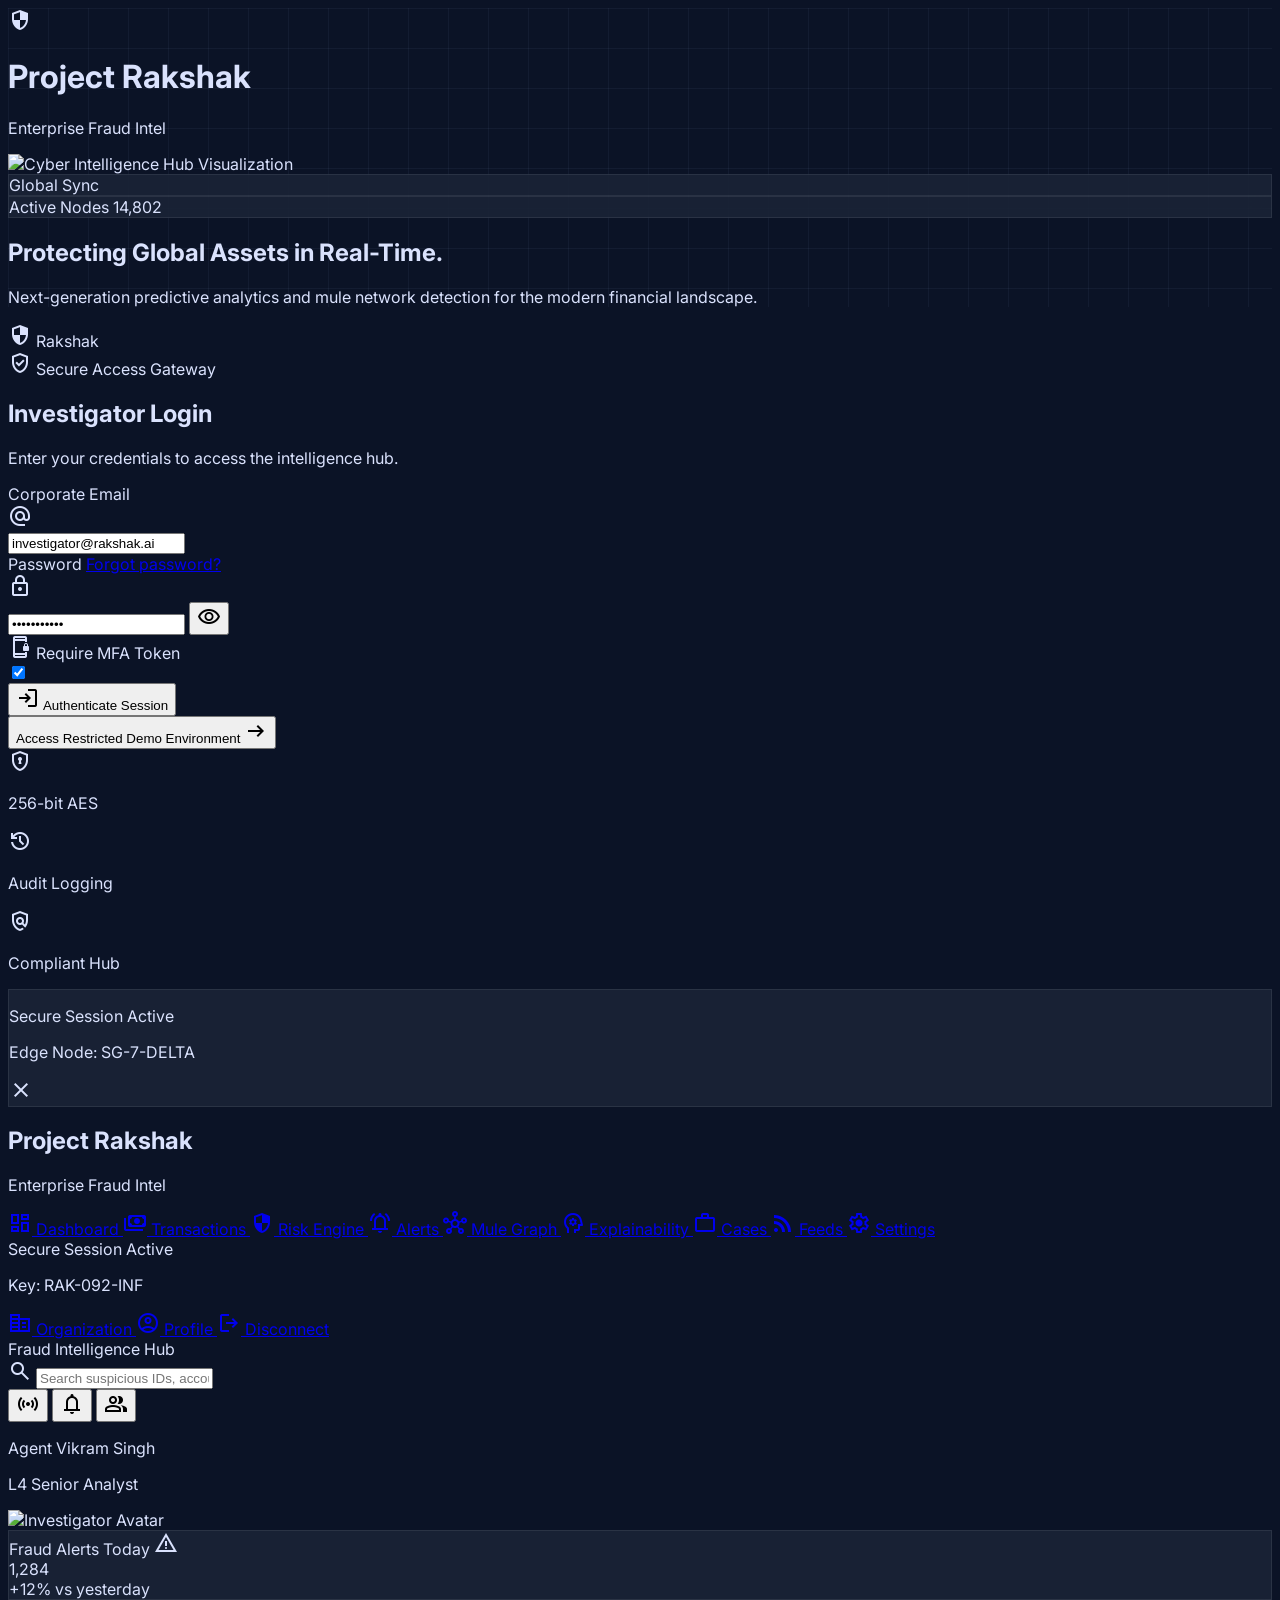
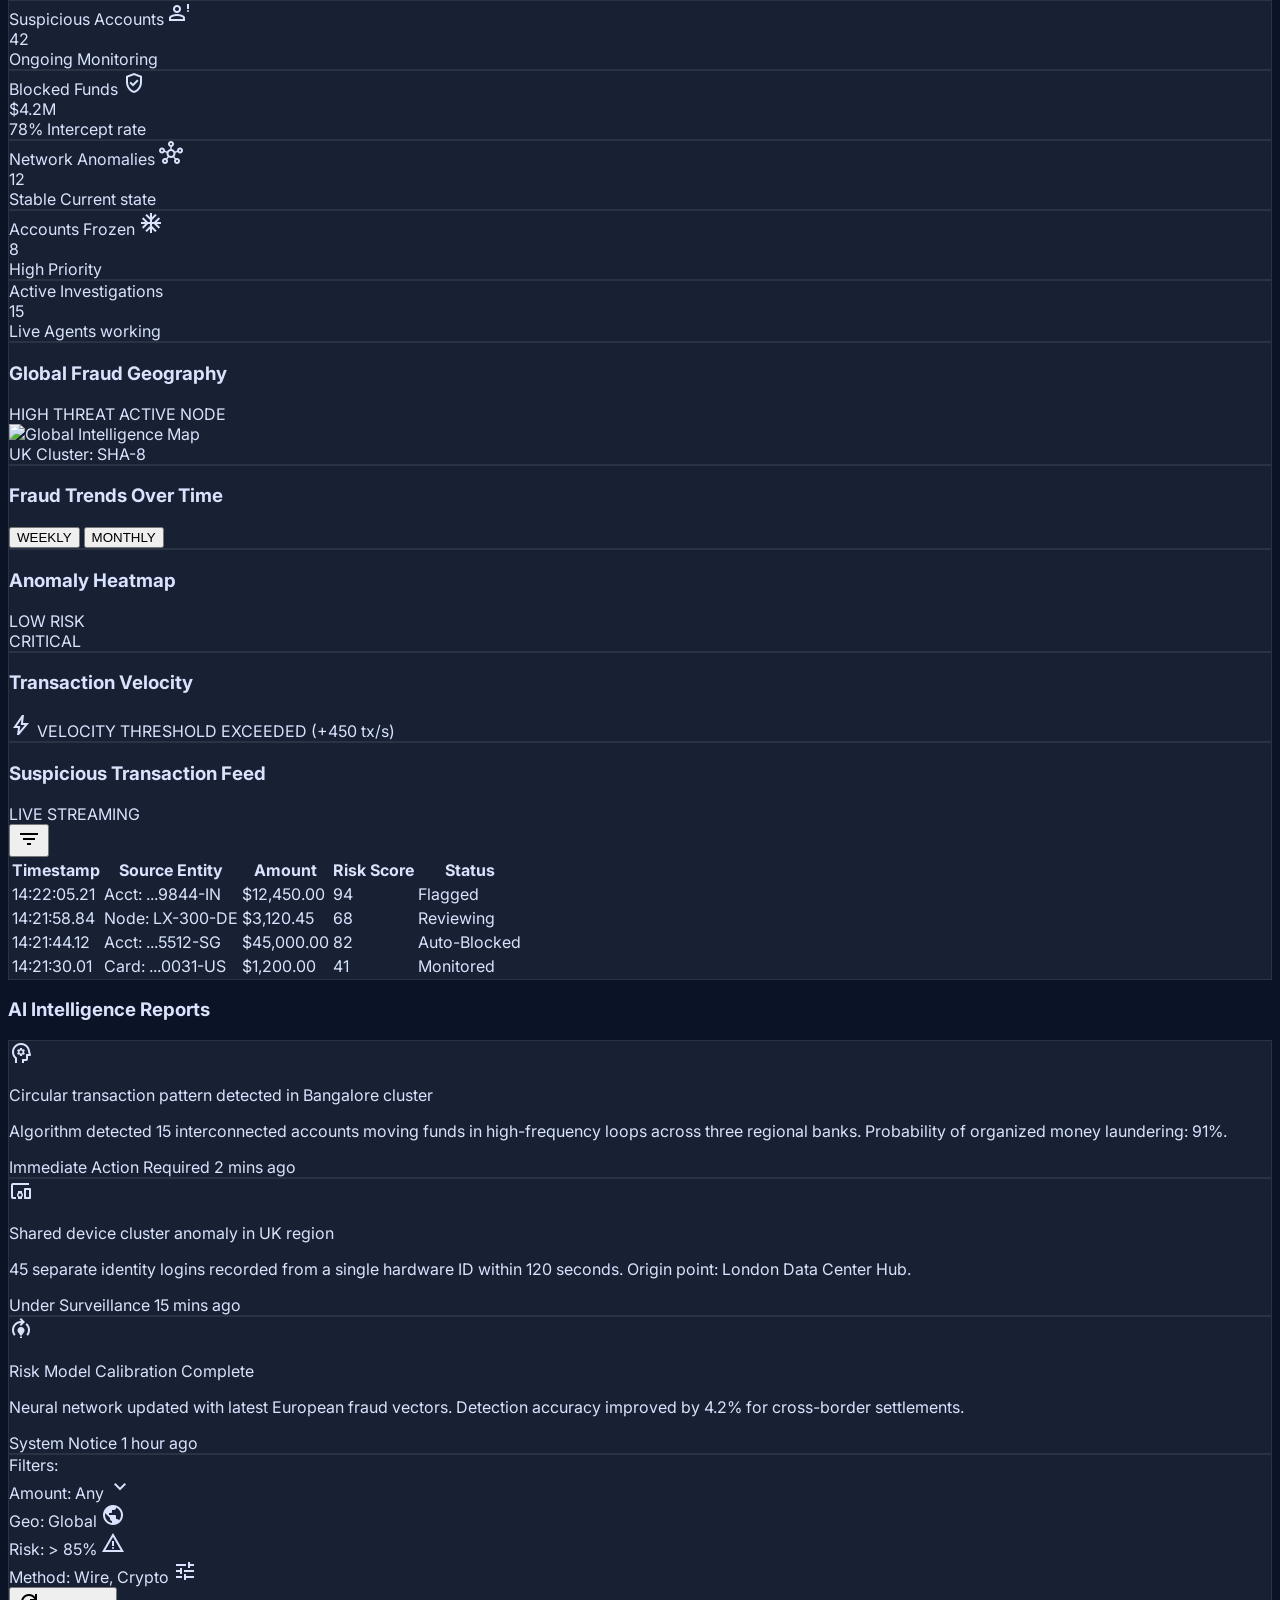
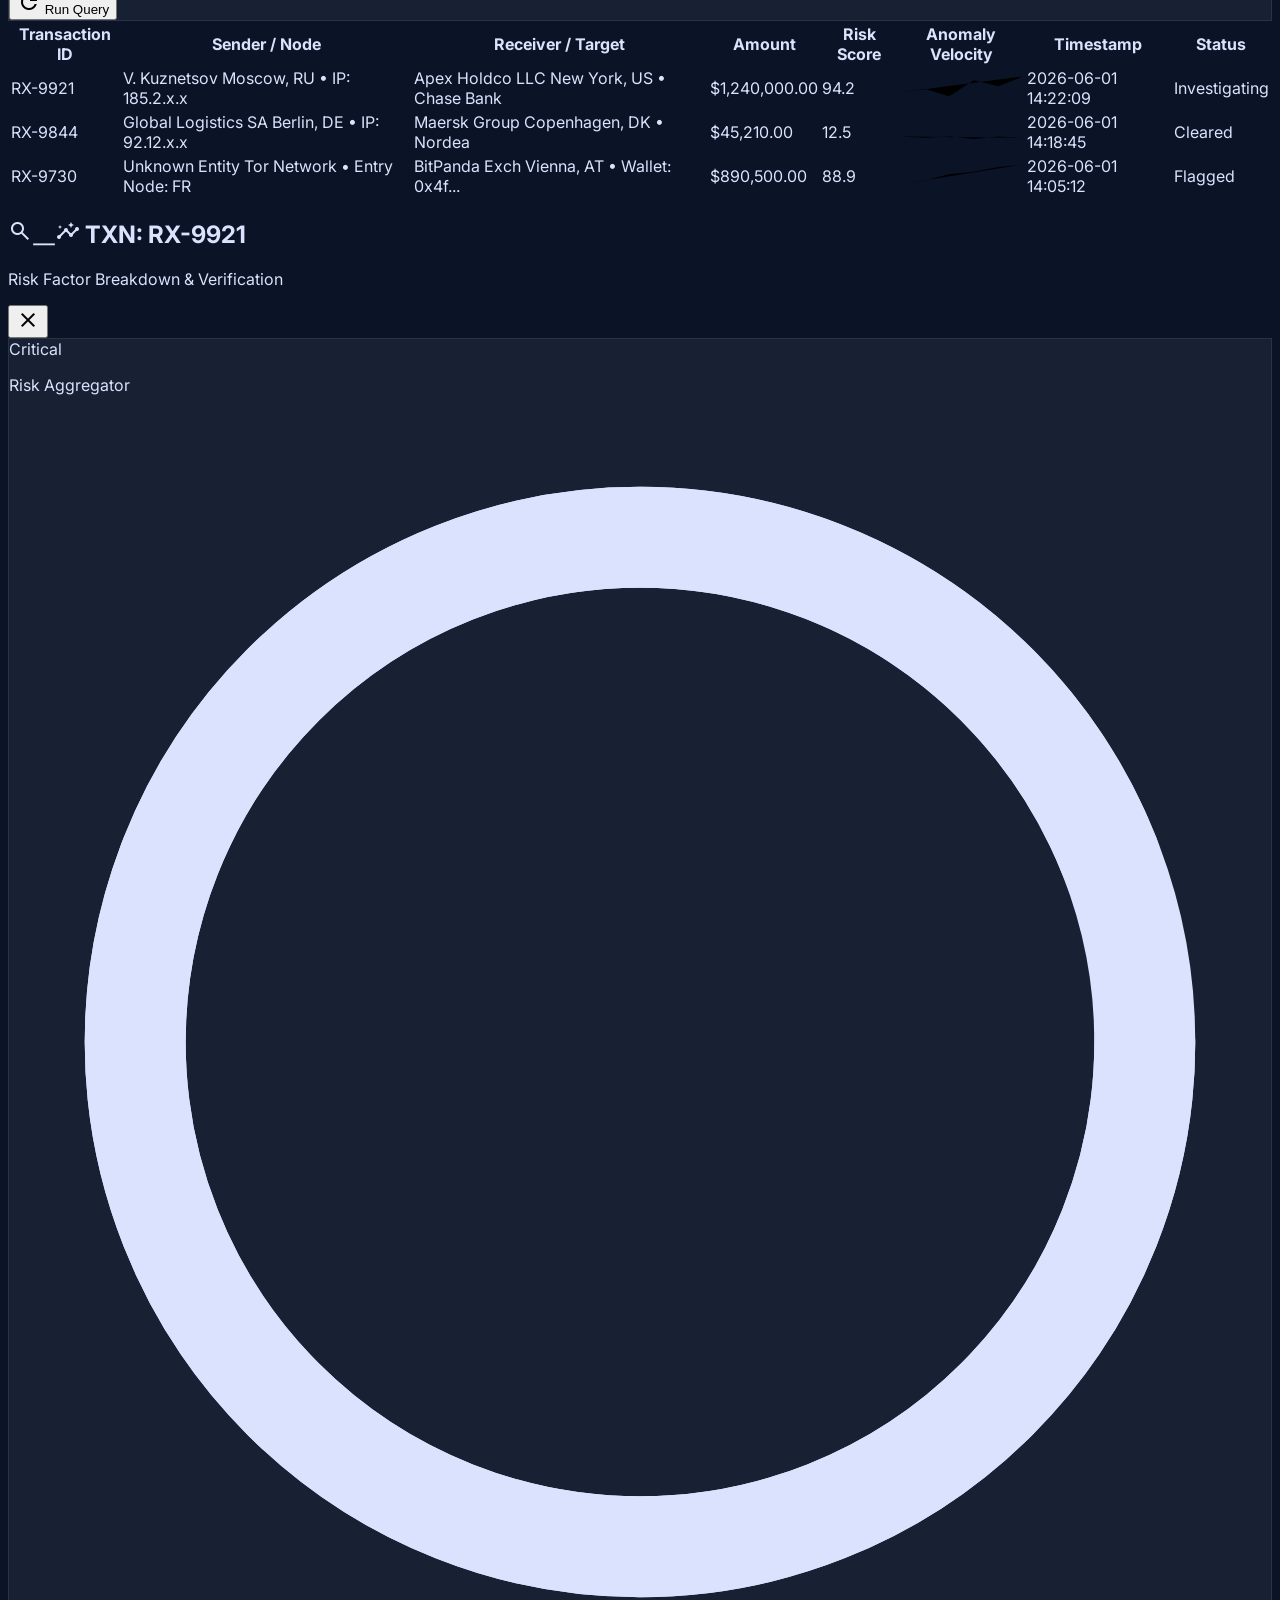
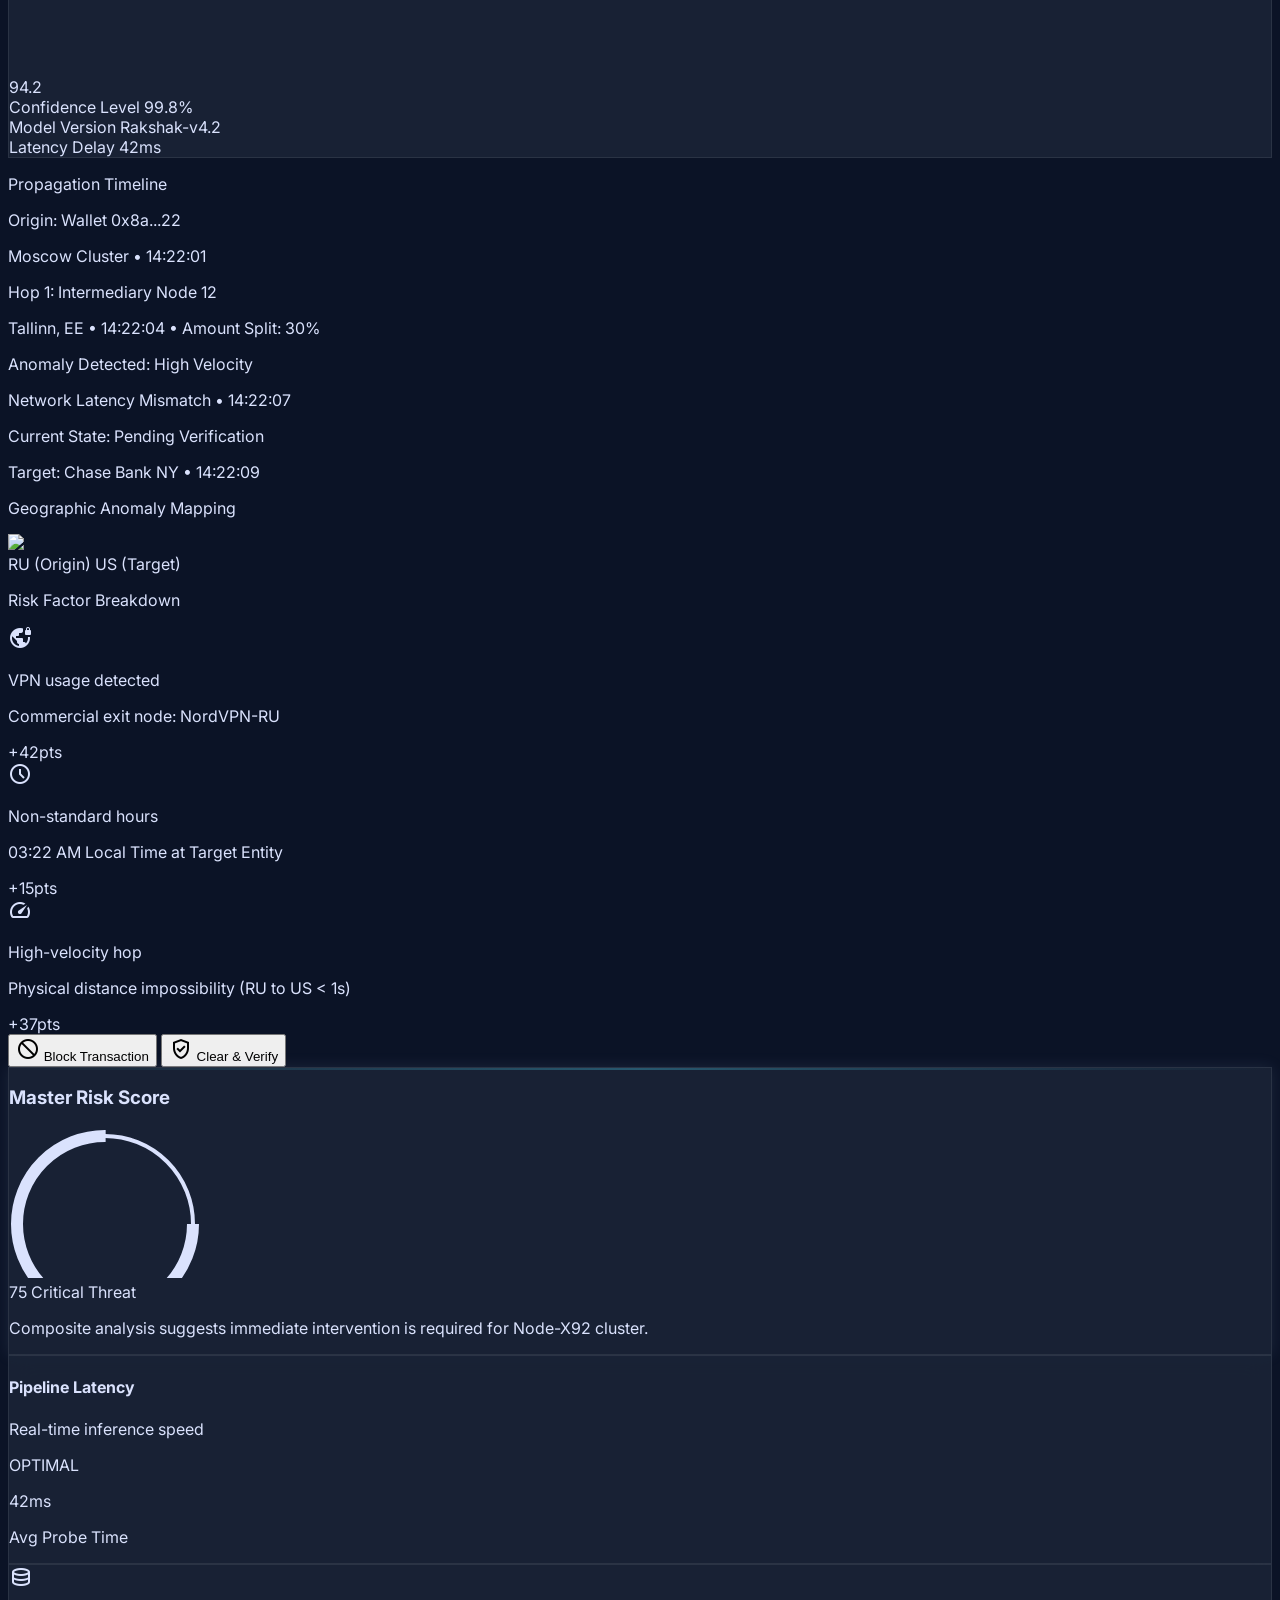
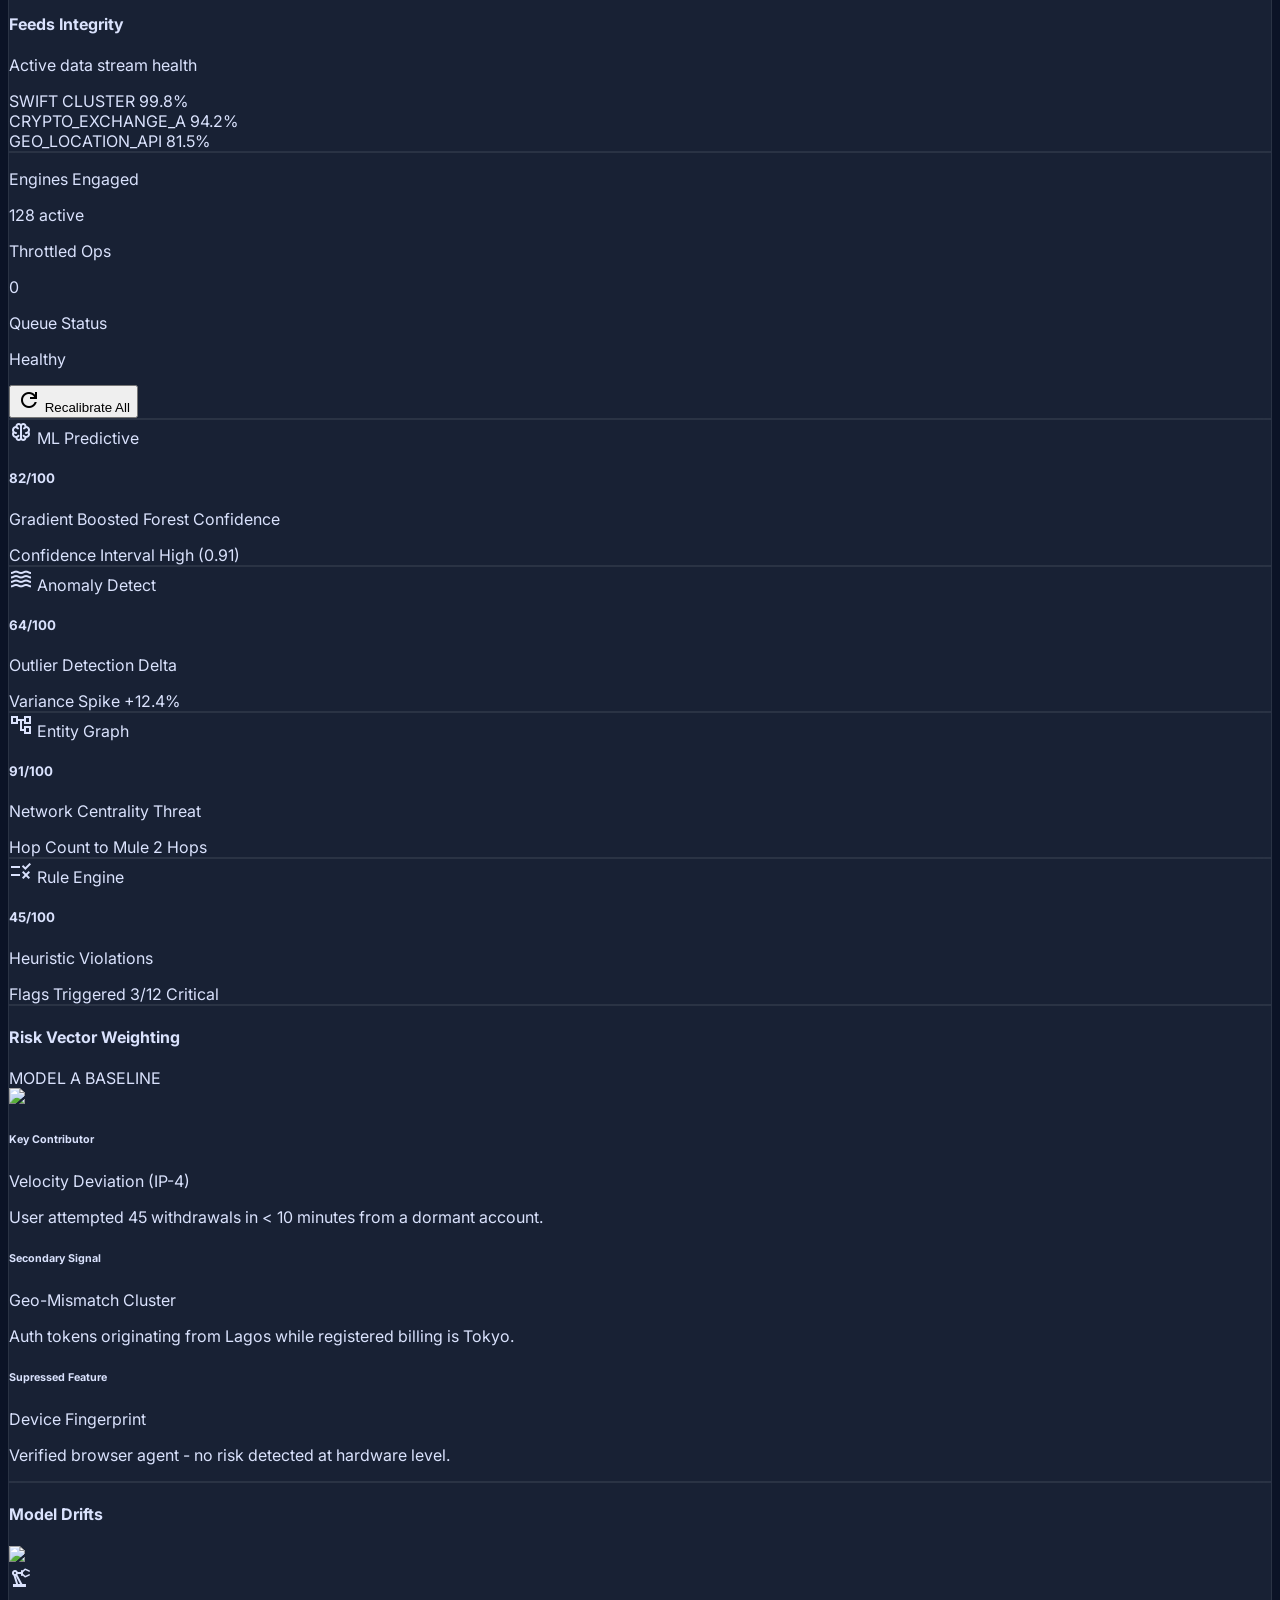
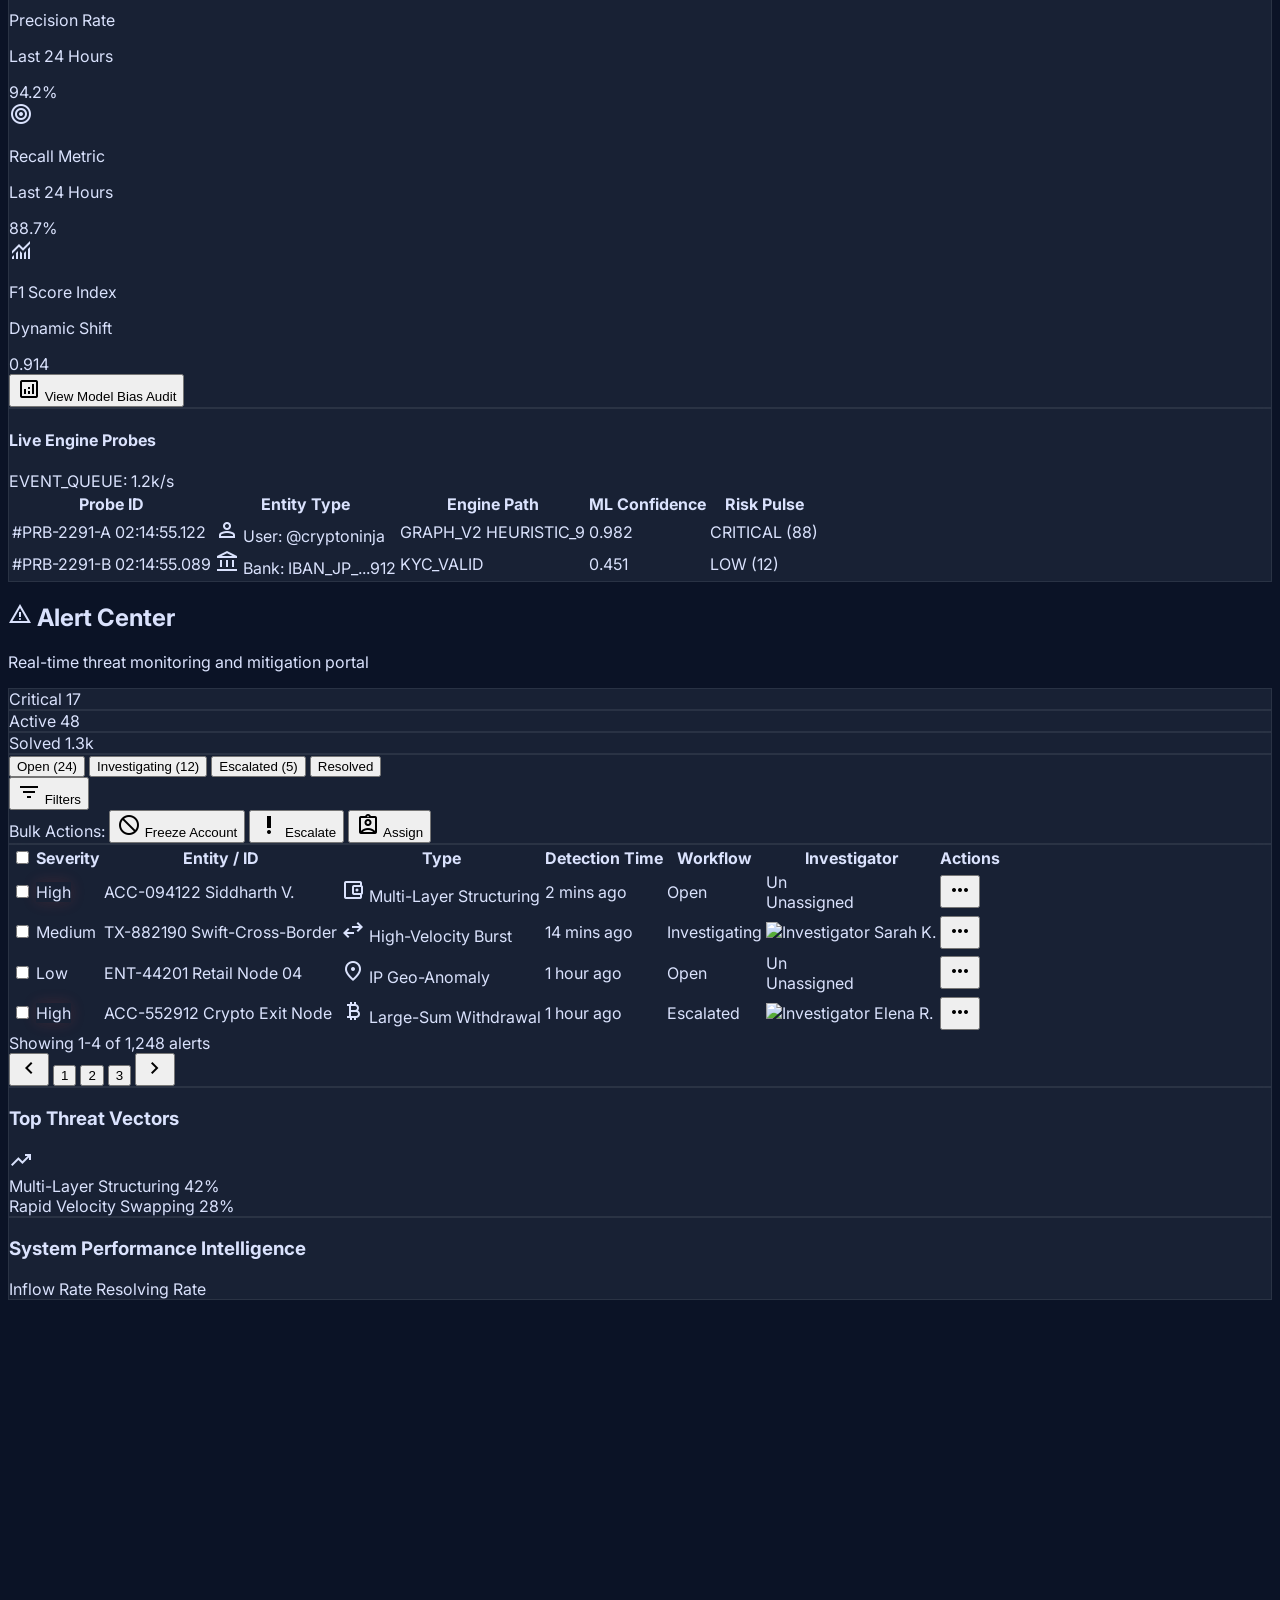
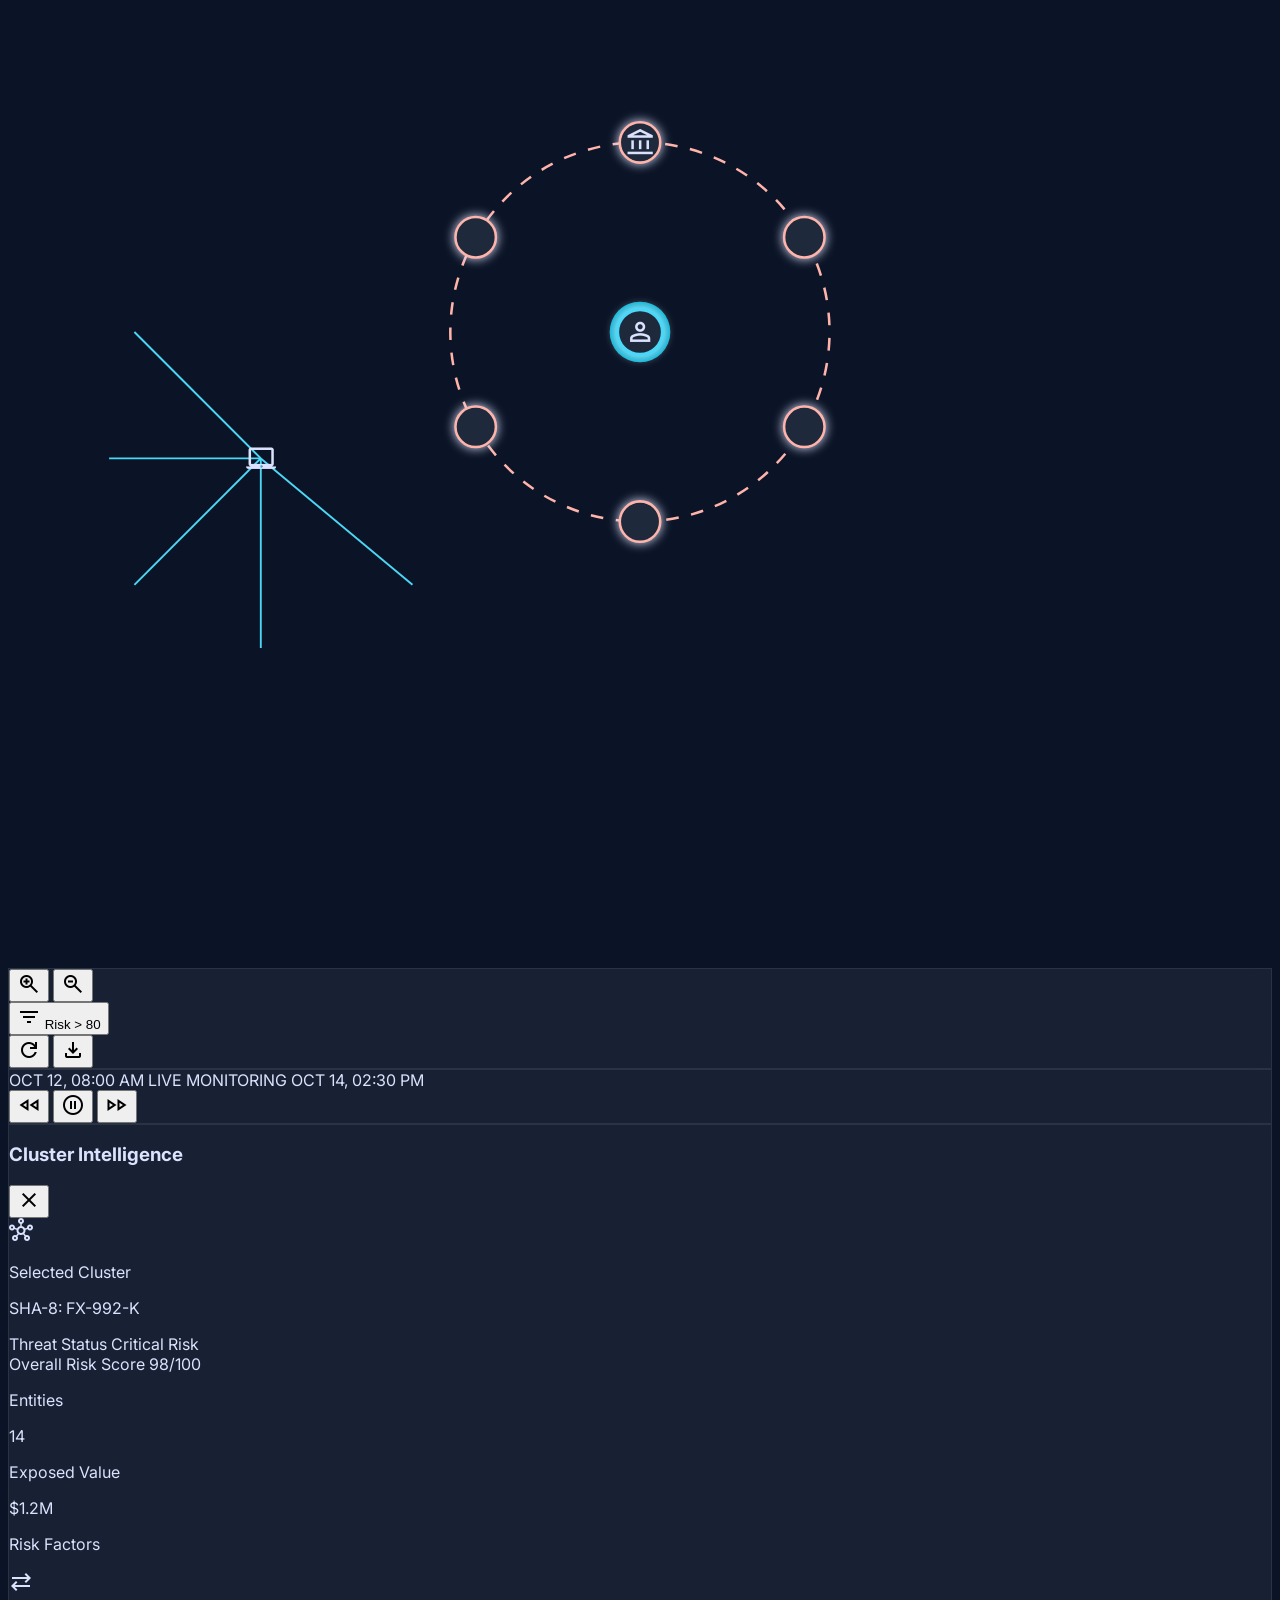
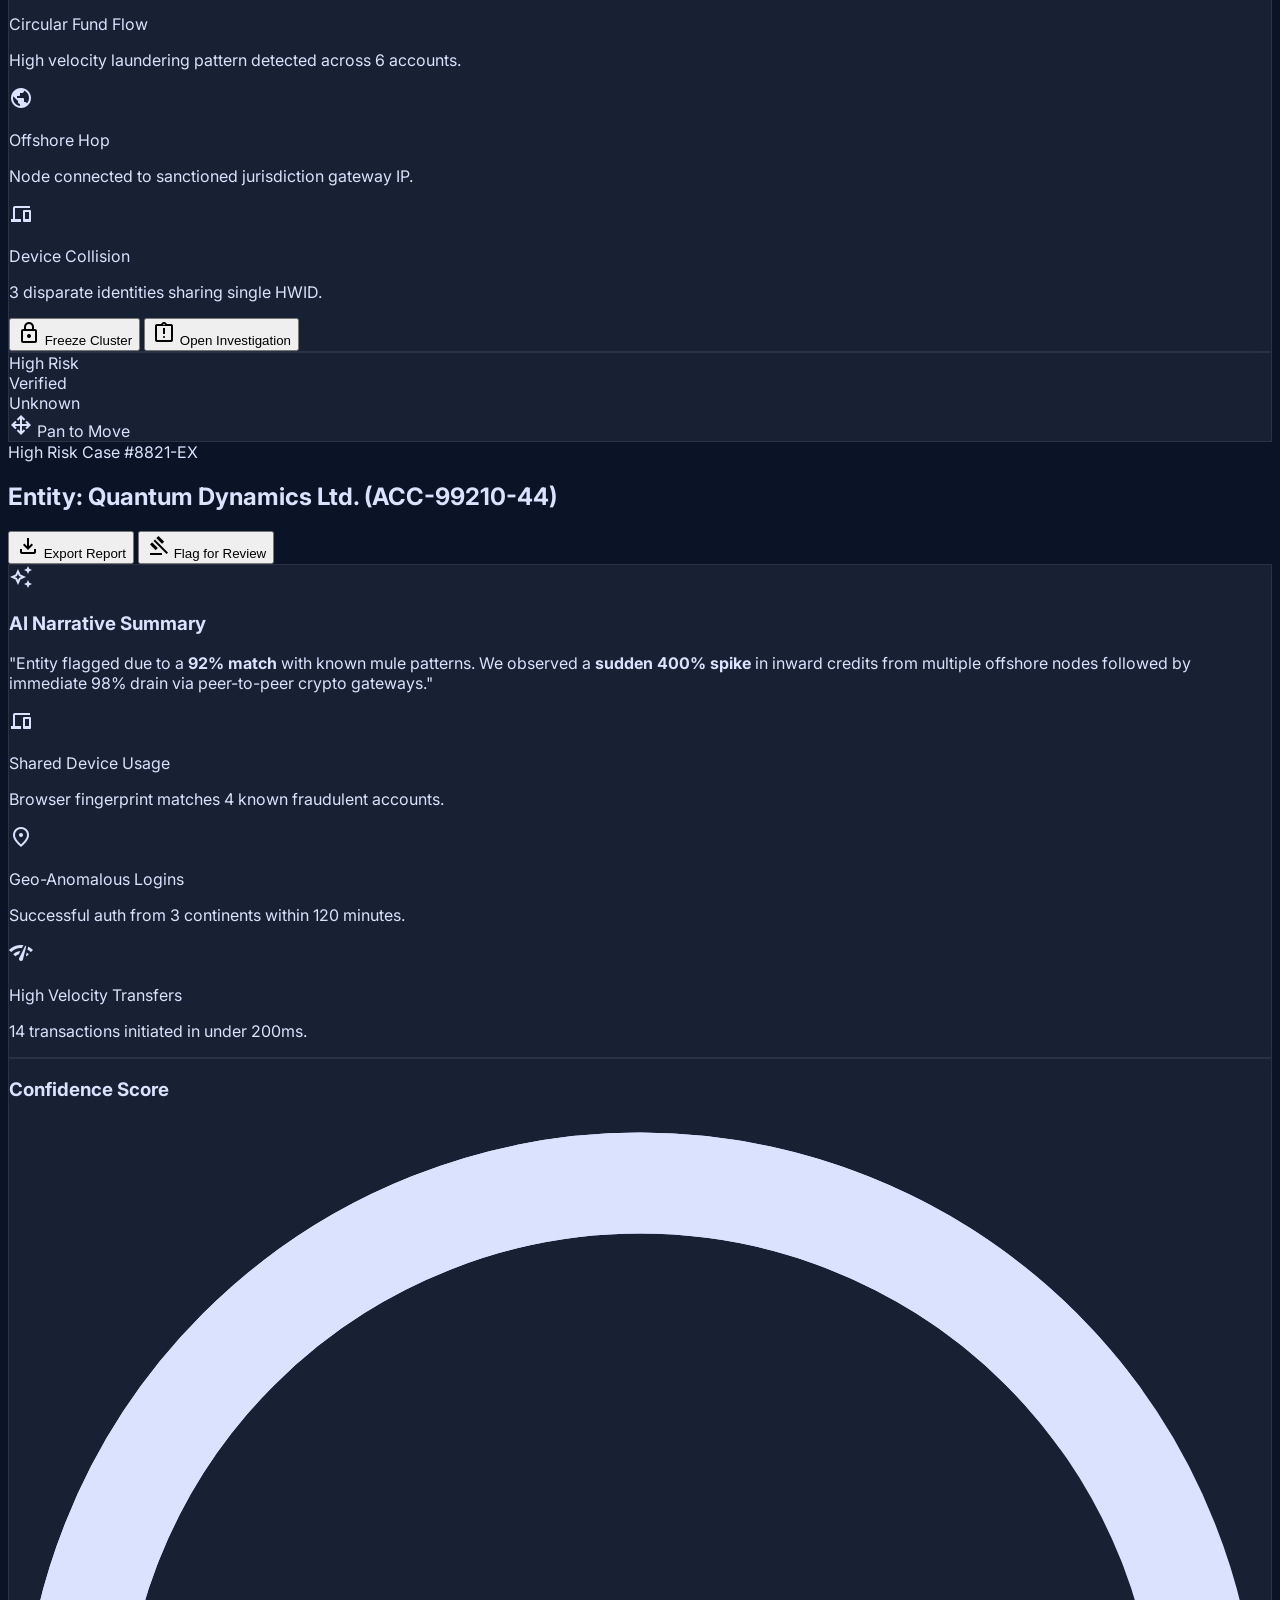
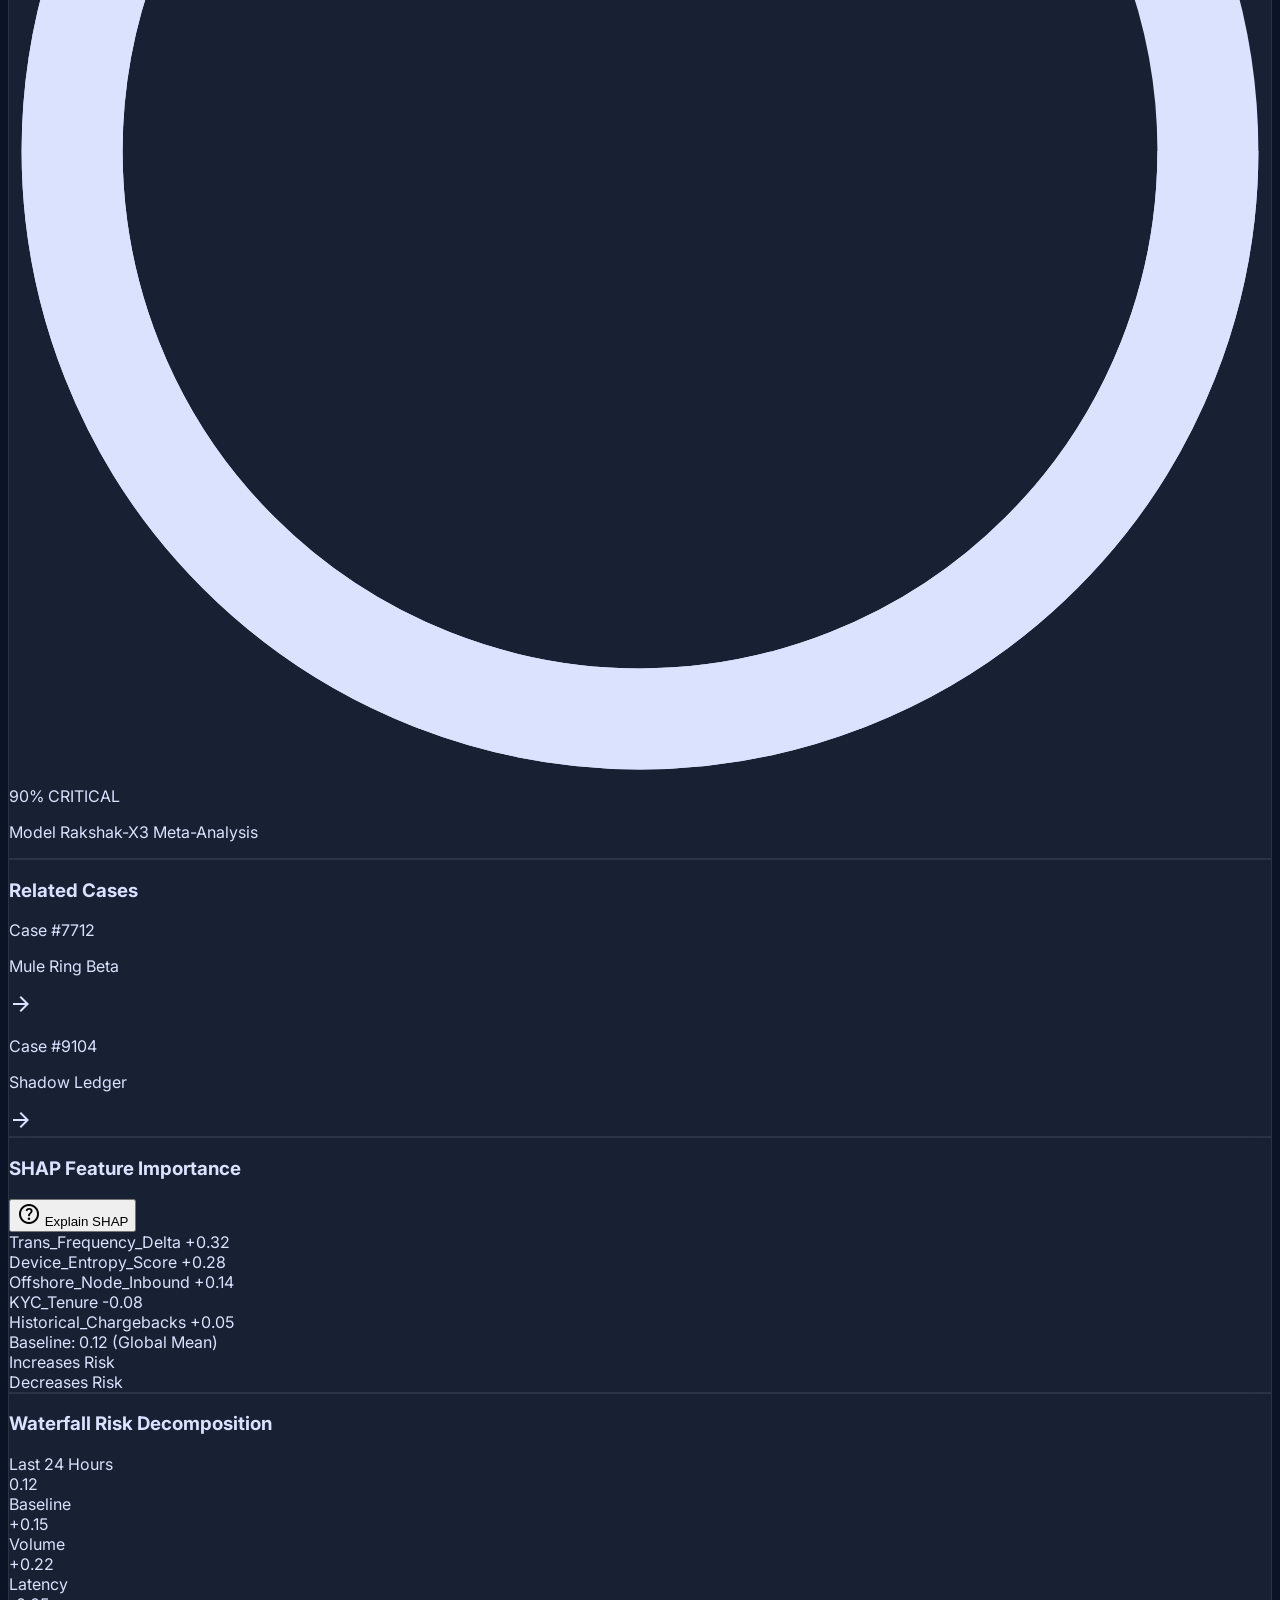
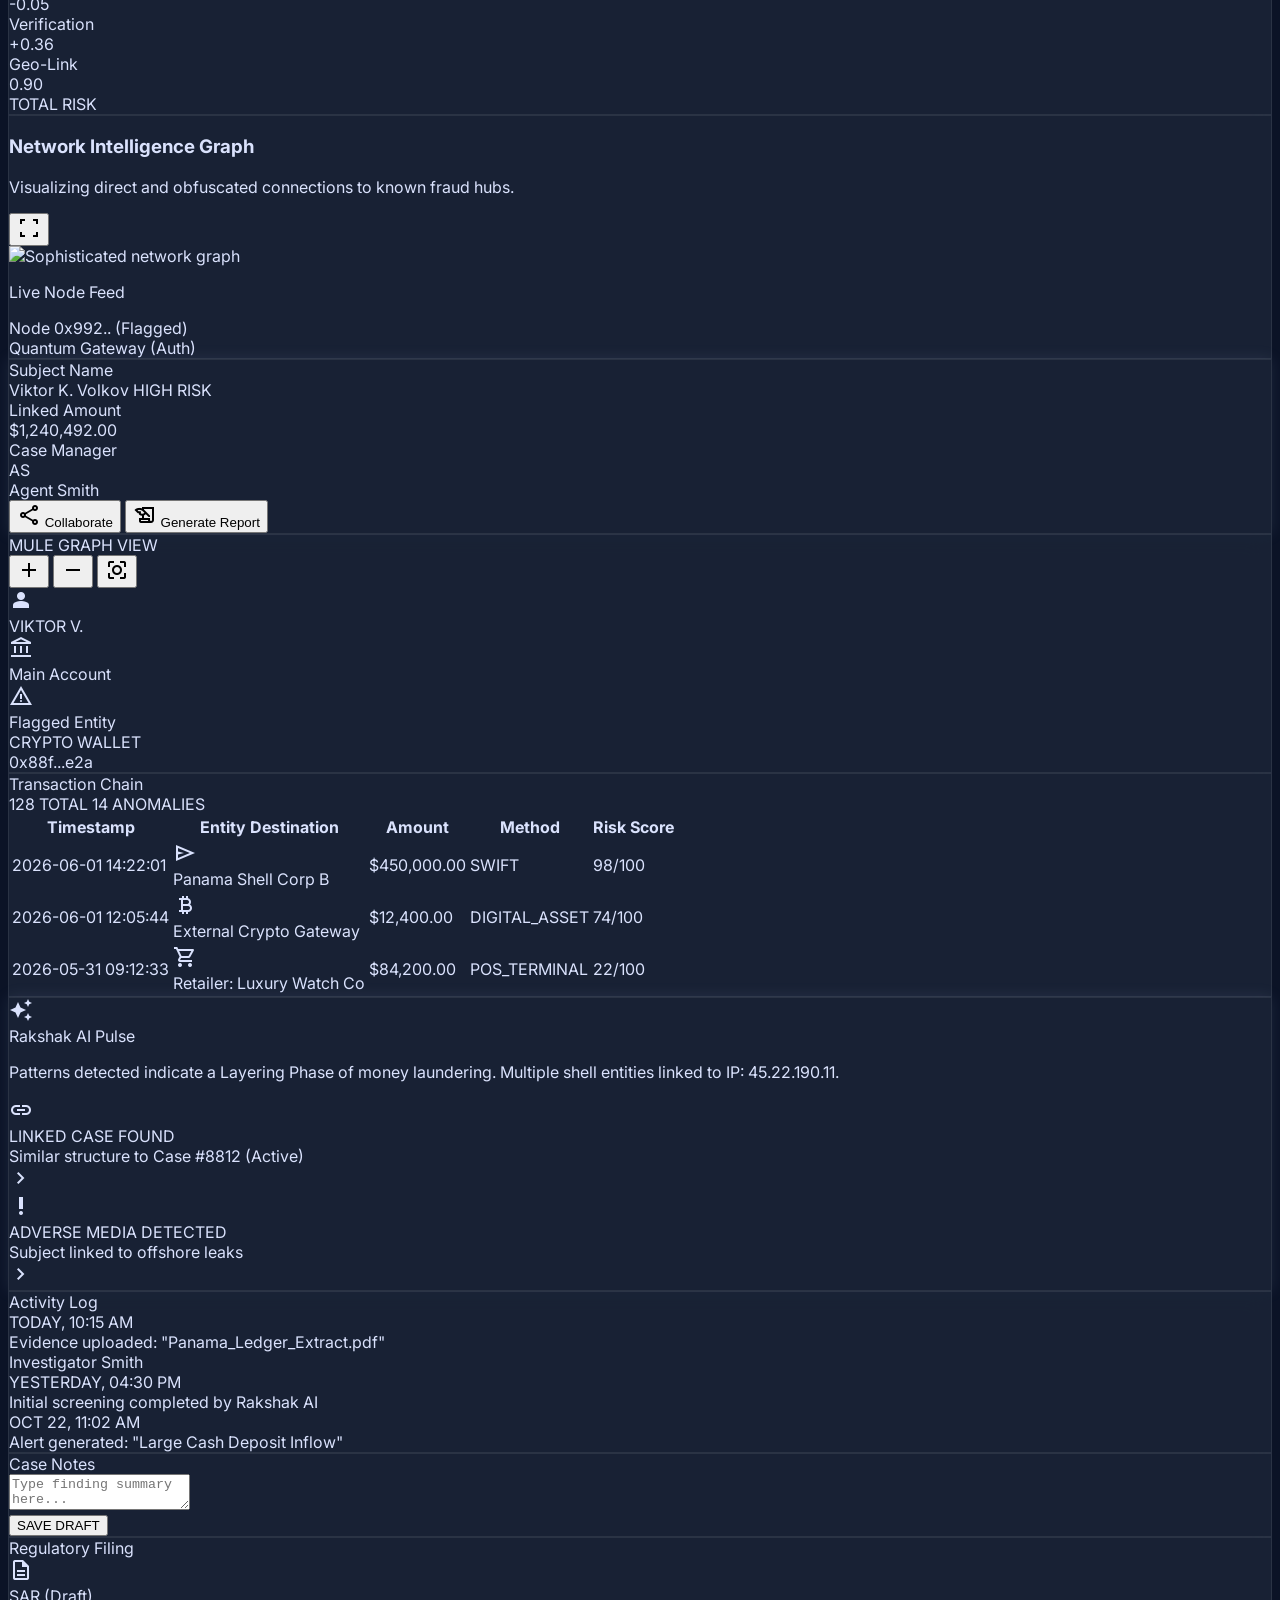
==== frontend/rakshak/index.html @ bc9d990d "Add Rakshak frontend implementation" ====
<!DOCTYPE html>
<html class="dark" lang="en">
<head>
    <meta charset="utf-8"/>
    <meta content="width=device-width, initial-scale=1.0" name="viewport"/>
    <title>Project Rakshak | Enterprise Fraud Intelligence</title>
    <script src="https://cdn.tailwindcss.com?plugins=forms,container-queries"></script>
    <link href="https://fonts.googleapis.com/css2?family=Inter:wght@400;500;600;700;800;900&amp;display=swap" rel="stylesheet"/>
    <link href="https://fonts.googleapis.com/css2?family=Material+Symbols+Outlined:wght,FILL@100..700,0..1&amp;display=swap" rel="stylesheet"/>
    <link href="styles.css" rel="stylesheet"/>
    <script id="tailwind-config">
        tailwind.config = {
            darkMode: "class",
            theme: {
                extend: {
                    "colors": {
                        "surface-dim": "#0b1326",
                        "inverse-on-surface": "#283044",
                        "tertiary-fixed": "#ffddb8",
                        "primary-fixed": "#dbe1ff",
                        "surface-bright": "#31394d",
                        "on-error-container": "#ffdad6",
                        "inverse-primary": "#0053db",
                        "primary-fixed-dim": "#b4c5ff",
                        "on-surface-variant": "#c3c6d7",
                        "outline": "#8d90a0",
                        "on-tertiary": "#472a00",
                        "secondary-fixed": "#acedff",
                        "tertiary-fixed-dim": "#ffb95f",
                        "on-secondary-fixed": "#001f26",
                        "on-secondary-container": "#00424e",
                        "on-tertiary-container": "#ffeedd",
                        "on-primary": "#002a78",
                        "surface-container-lowest": "#060e20",
                        "error-container": "#93000a",
                        "primary": "#b4c5ff",
                        "on-primary-fixed-variant": "#003ea8",
                        "primary-container": "#2563eb",
                        "secondary": "#4cd7f6",
                        "on-tertiary-fixed": "#2a1700",
                        "on-primary-container": "#eeefff",
                        "surface-container-highest": "#2d3449",
                        "surface": "#0b1326",
                        "inverse-surface": "#dae2fd",
                        "tertiary": "#ffb95f",
                        "on-error": "#690005",
                        "surface-container-high": "#222a3d",
                        "surface-container": "#171f33",
                        "secondary-fixed-dim": "#4cd7f6",
                        "error": "#ffb4ab",
                        "background": "#0b1326",
                        "secondary-container": "#03b5d3",
                        "on-surface": "#dae2fd",
                        "surface-variant": "#2d3449",
                        "surface-tint": "#b4c5ff",
                        "outline-variant": "#434655",
                        "on-secondary-fixed-variant": "#004e5c",
                        "surface-container-low": "#131b2e",
                        "on-primary-fixed": "#00174b",
                        "tertiary-container": "#996100",
                        "on-secondary": "#003640",
                        "on-background": "#dae2fd",
                        "on-tertiary-fixed-variant": "#653e00"
                    },
                    "borderRadius": {
                        "DEFAULT": "0.25rem",
                        "lg": "0.5rem",
                        "xl": "0.75rem",
                        "full": "9999px"
                    },
                    "spacing": {
                        "margin-mobile": "16px",
                        "unit": "4px",
                        "margin-desktop": "32px",
                        "gutter": "16px",
                        "container-max": "1600px"
                    },
                    "fontFamily": {
                        "label-medium": ["Inter"],
                        "card-title": ["Inter"],
                        "hero": ["Inter"],
                        "section-title": ["Inter"],
                        "page-heading": ["Inter"],
                        "caption": ["Inter"],
                        "body-data": ["Inter"],
                        "page-heading-mobile": ["Inter"]
                    },
                    "fontSize": {
                        "label-medium": ["13px", {"lineHeight": "18px", "fontWeight": "500"}],
                        "card-title": ["18px", {"lineHeight": "24px", "fontWeight": "600"}],
                        "hero": ["48px", {"lineHeight": "56px", "letterSpacing": "-0.02em", "fontWeight": "700"}],
                        "section-title": ["22px", {"lineHeight": "28px", "fontWeight": "600"}],
                        "page-heading": ["30px", {"lineHeight": "38px", "letterSpacing": "-0.01em", "fontWeight": "700"}],
                        "caption": ["12px", {"lineHeight": "16px", "fontWeight": "400"}],
                        "body-data": ["15px", {"lineHeight": "22px", "fontWeight": "400"}],
                        "page-heading-mobile": ["24px", {"lineHeight": "30px", "fontWeight": "700"}]
                    }
                }
            }
        }
    </script>
</head>
<body class="bg-background text-on-surface font-body-data selection:bg-secondary/30 custom-scrollbar h-screen flex flex-col overflow-hidden">

    <!-- 1. LOGIN SCREEN VIEW -->
    <div id="view-login" class="h-full w-full flex items-stretch overflow-hidden">
        <!-- Left Side: Branding & Intelligence Illustration -->
        <div class="hidden lg:flex lg:w-3/5 bg-surface-container-lowest relative overflow-hidden flex-col justify-between p-12 cyber-grid">
            <!-- Background Bloom -->
            <div class="absolute -top-40 -left-40 w-96 h-96 bg-primary/10 rounded-full blur-[120px] glow-pulse"></div>
            <div class="absolute bottom-20 right-10 w-80 h-80 bg-secondary/5 rounded-full blur-[100px]"></div>
            <!-- Header -->
            <div class="relative z-10 flex items-center gap-4">
                <div class="w-12 h-12 bg-primary-container rounded-lg flex items-center justify-center shadow-[0_0_20px_rgba(37,99,235,0.4)]">
                    <span class="material-symbols-outlined text-on-primary-container text-3xl" data-weight="fill">security</span>
                </div>
                <div>
                    <h1 class="font-page-heading text-page-heading text-primary tracking-tight">Project Rakshak</h1>
                    <p class="font-label-medium text-label-medium text-secondary opacity-80 tracking-widest uppercase">Enterprise Fraud Intel</p>
                </div>
            </div>
            <!-- Hero Graphic Area -->
            <div class="relative z-10 flex-grow flex items-center justify-center">
                <div class="relative w-full max-w-2xl aspect-square">
                    <!-- Data Visualization Concept -->
                    <div class="absolute inset-0 flex items-center justify-center">
                        <img alt="Cyber Intelligence Hub Visualization" class="w-full h-full object-cover rounded-3xl opacity-80 border border-outline-variant/30 shadow-2xl" src="https://lh3.googleusercontent.com/aida-public/[base64]"/>
                    </div>
                    <!-- Floating Info Cards (Glassmorphism) -->
                    <div class="absolute top-10 -right-4 glass-panel p-4 rounded-xl w-48 animate-bounce" style="animation-duration: 6s;">
                        <div class="flex items-center gap-2 mb-2">
                            <span class="w-2 h-2 rounded-full bg-secondary"></span>
                            <span class="font-label-medium text-label-medium text-on-surface">Global Sync</span>
                        </div>
                        <div class="h-1 w-full bg-surface-variant rounded-full overflow-hidden">
                            <div class="h-full bg-secondary w-3/4"></div>
                        </div>
                    </div>
                    <div class="absolute bottom-20 -left-8 glass-panel p-4 rounded-xl w-56">
                        <div class="flex items-center justify-between mb-3">
                            <span class="font-caption text-caption text-on-surface-variant">Active Nodes</span>
                            <span class="text-secondary font-bold">14,802</span>
                        </div>
                        <div class="flex gap-1 h-8 items-end">
                            <div class="w-2 bg-primary/40 h-1/2"></div>
                            <div class="w-2 bg-primary/60 h-3/4"></div>
                            <div class="w-2 bg-primary h-full"></div>
                            <div class="w-2 bg-primary/80 h-2/3"></div>
                            <div class="w-2 bg-primary/40 h-1/2"></div>
                            <div class="w-2 bg-primary/60 h-4/5"></div>
                        </div>
                    </div>
                </div>
            </div>
            <!-- Footer Text -->
            <div class="relative z-10">
                <h2 class="font-hero text-hero text-on-surface max-w-md leading-tight mb-4">Protecting Global Assets in Real-Time.</h2>
                <p class="font-body-data text-body-data text-on-surface-variant max-w-sm">
                    Next-generation predictive analytics and mule network detection for the modern financial landscape.
                </p>
            </div>
        </div>
        <!-- Right Side: Login Form -->
        <div class="w-full lg:w-2/5 bg-surface flex flex-col justify-center px-8 md:px-20 lg:px-16 xl:px-24 py-12 relative">
            <!-- Mobile Logo -->
            <div class="lg:hidden absolute top-8 left-8 flex items-center gap-3">
                <span class="material-symbols-outlined text-primary text-3xl">security</span>
                <span class="font-section-title text-section-title font-bold text-on-surface">Rakshak</span>
            </div>
            <div class="max-w-md w-full mx-auto space-y-10">
                <!-- Title & Greeting -->
                <div class="space-y-2">
                    <div class="inline-flex items-center gap-2 px-3 py-1 rounded-full bg-primary-container/10 border border-primary-container/20 text-primary-fixed-dim font-label-medium text-label-medium">
                        <span class="material-symbols-outlined text-sm" data-weight="fill">verified_user</span>
                        Secure Access Gateway
                    </div>
                    <h2 class="font-page-heading text-page-heading text-on-surface pt-2">Investigator Login</h2>
                    <p class="font-body-data text-body-data text-on-surface-variant">Enter your credentials to access the intelligence hub.</p>
                </div>
                <!-- Login Form -->
                <form class="space-y-6" id="loginForm">
                    <div class="space-y-4">
                        <!-- Email Input -->
                        <div class="space-y-2">
                            <label class="block font-label-medium text-label-medium text-on-surface-variant" for="email">Corporate Email</label>
                            <div class="relative group">
                                <div class="absolute inset-y-0 left-0 pl-4 flex items-center pointer-events-none">
                                    <span class="material-symbols-outlined text-on-surface-variant group-focus-within:text-primary transition-colors">alternate_email</span>
                                </div>
                                <input class="block w-full pl-12 pr-4 py-3 bg-surface-container-high border border-outline-variant/50 rounded-xl focus:outline-none focus:ring-2 focus:ring-primary/20 focus:border-primary transition-all text-on-surface placeholder:text-on-surface-variant/40" id="email" name="email" placeholder="investigator@rakshak.ai" required="" type="email" value="investigator@rakshak.ai"/>
                            </div>
                        </div>
                        <!-- Password Input -->
                        <div class="space-y-2">
                            <div class="flex items-center justify-between">
                                <label class="block font-label-medium text-label-medium text-on-surface-variant" for="password">Password</label>
                                <a class="font-caption text-caption text-primary hover:underline" href="#">Forgot password?</a>
                            </div>
                            <div class="relative group">
                                <div class="absolute inset-y-0 left-0 pl-4 flex items-center pointer-events-none">
                                    <span class="material-symbols-outlined text-on-surface-variant group-focus-within:text-primary transition-colors">lock</span>
                                </div>
                                <input class="block w-full pl-12 pr-12 py-3 bg-surface-container-high border border-outline-variant/50 rounded-xl focus:outline-none focus:ring-2 focus:ring-primary/20 focus:border-primary transition-all text-on-surface placeholder:text-on-surface-variant/40" id="password" name="password" placeholder="••••••••••••" required="" type="password" value="password123"/>
                                <button class="absolute inset-y-0 right-0 pr-4 flex items-center text-on-surface-variant hover:text-on-surface" type="button" id="togglePassword">
                                    <span class="material-symbols-outlined">visibility</span>
                                </button>
                            </div>
                        </div>
                    </div>
                    <!-- MFA Toggle (Simulation) -->
                    <div class="flex items-center justify-between p-3 bg-surface-container-low rounded-lg border border-outline-variant/30">
                        <div class="flex items-center gap-3">
                            <span class="material-symbols-outlined text-secondary">phonelink_lock</span>
                            <span class="font-label-medium text-label-medium text-on-surface">Require MFA Token</span>
                        </div>
                        <label class="relative inline-flex items-center cursor-pointer">
                            <input checked="" class="sr-only peer" type="checkbox" id="mfaToggle"/>
                            <div class="w-9 h-5 bg-outline-variant peer-focus:outline-none rounded-full peer peer-checked:after:translate-x-full peer-checked:after:border-white after:content-[''] after:absolute after:top-[2px] after:left-[2px] after:bg-white after:border-gray-300 after:border after:rounded-full after:h-4 after:w-4 after:transition-all peer-checked:bg-primary"></div>
                        </label>
                    </div>
                    <!-- Submit Button -->
                    <button class="w-full flex items-center justify-center gap-2 bg-primary-container hover:bg-primary-container/90 text-on-primary-container font-bold py-4 px-6 rounded-xl transition-all active:scale-95 shadow-lg shadow-primary-container/20" type="submit">
                        <span class="material-symbols-outlined" data-weight="fill">login</span>
                        Authenticate Session
                    </button>
                    <!-- Demo Option -->
                    <div class="pt-4 text-center">
                        <button id="demoBtn" class="font-label-medium text-label-medium text-on-surface-variant hover:text-secondary flex items-center justify-center gap-2 mx-auto transition-colors group" type="button">
                            <span>Access Restricted Demo Environment</span>
                            <span class="material-symbols-outlined text-lg group-hover:translate-x-1 transition-transform">arrow_right_alt</span>
                        </button>
                    </div>
                </form>
                <!-- Trust Indicators -->
                <div class="pt-8 border-t border-outline-variant/30 grid grid-cols-3 gap-4">
                    <div class="text-center space-y-1">
                        <span class="material-symbols-outlined text-on-surface-variant opacity-60 text-xl">encrypted</span>
                        <p class="font-caption text-caption text-on-surface-variant opacity-70">256-bit AES</p>
                    </div>
                    <div class="text-center space-y-1">
                        <span class="material-symbols-outlined text-on-surface-variant opacity-60 text-xl">history</span>
                        <p class="font-caption text-caption text-on-surface-variant opacity-70">Audit Logging</p>
                    </div>
                    <div class="text-center space-y-1">
                        <span class="material-symbols-outlined text-on-surface-variant opacity-60 text-xl">policy</span>
                        <p class="font-caption text-caption text-on-surface-variant opacity-70">Compliant Hub</p>
                    </div>
                </div>
            </div>
            <!-- System Status Toast (Simulated) -->
            <div class="absolute bottom-8 right-8 left-8 md:left-auto md:w-80 glass-panel p-4 rounded-xl flex items-center gap-4 border-primary/20 shadow-xl" id="status-card">
                <div class="w-2 h-2 rounded-full bg-secondary animate-pulse shadow-[0_0_8px_#4cd7f6]"></div>
                <div class="flex-grow">
                    <p class="font-label-medium text-label-medium text-on-surface">Secure Session Active</p>
                    <p class="font-caption text-caption text-on-surface-variant">Edge Node: SG-7-DELTA</p>
                </div>
                <span class="material-symbols-outlined text-on-surface-variant cursor-pointer hover:text-on-surface" onclick="document.getElementById('status-card').style.display='none'">close</span>
            </div>
        </div>
    </div>

    <!-- 2. MAIN APPLICATION WORKSPACE (HIDDEN BY DEFAULT) -->
    <div id="view-app" class="hidden h-full w-full flex items-stretch overflow-hidden">
        <!-- Sidebar Navigation Component -->
        <aside class="h-screen w-64 bg-surface-container-low border-r border-outline-variant/30 flex flex-col py-6 px-4 shrink-0 z-50 overflow-y-auto no-scrollbar">
            <div class="mb-8 px-4">
                <h1 class="font-page-heading text-page-heading font-bold text-primary">Project Rakshak</h1>
                <p class="text-on-surface-variant font-label-medium text-caption opacity-70 uppercase tracking-wider">Enterprise Fraud Intel</p>
            </div>
            <nav class="flex-1 space-y-1" id="sidebar-nav">
                <!-- Navigation Items -->
                <a href="#" data-target="dashboard" class="sidebar-link flex items-center gap-3 px-4 py-2 bg-secondary-container text-on-secondary-container rounded-lg font-bold transition-transform">
                    <span class="material-symbols-outlined">dashboard</span>
                    <span class="font-label-medium">Dashboard</span>
                </a>
                <a href="#" data-target="transactions" class="sidebar-link flex items-center gap-3 px-4 py-2 text-on-surface-variant hover:text-on-surface hover:bg-surface-variant/50 transition-colors duration-200 rounded-lg">
                    <span class="material-symbols-outlined">payments</span>
                    <span class="font-label-medium">Transactions</span>
                </a>
                <a href="#" data-target="risk-engine" class="sidebar-link flex items-center gap-3 px-4 py-2 text-on-surface-variant hover:text-on-surface hover:bg-surface-variant/50 transition-colors duration-200 rounded-lg">
                    <span class="material-symbols-outlined">security</span>
                    <span class="font-label-medium">Risk Engine</span>
                </a>
                <a href="#" data-target="alerts" class="sidebar-link flex items-center gap-3 px-4 py-2 text-on-surface-variant hover:text-on-surface hover:bg-surface-variant/50 transition-colors duration-200 rounded-lg">
                    <span class="material-symbols-outlined">notifications_active</span>
                    <span class="font-label-medium">Alerts</span>
                </a>
                <a href="#" data-target="mule-graph" class="sidebar-link flex items-center gap-3 px-4 py-2 text-on-surface-variant hover:text-on-surface hover:bg-surface-variant/50 transition-colors duration-200 rounded-lg">
                    <span class="material-symbols-outlined">hub</span>
                    <span class="font-label-medium">Mule Graph</span>
                </a>
                <a href="#" data-target="explainability" class="sidebar-link flex items-center gap-3 px-4 py-2 text-on-surface-variant hover:text-on-surface hover:bg-surface-variant/50 transition-colors duration-200 rounded-lg">
                    <span class="material-symbols-outlined">psychology</span>
                    <span class="font-label-medium">Explainability</span>
                </a>
                <a href="#" data-target="cases" class="sidebar-link flex items-center gap-3 px-4 py-2 text-on-surface-variant hover:text-on-surface hover:bg-surface-variant/50 transition-colors duration-200 rounded-lg">
                    <span class="material-symbols-outlined">work</span>
                    <span class="font-label-medium">Cases</span>
                </a>
                <a href="#" data-target="feeds" class="sidebar-link flex items-center gap-3 px-4 py-2 text-on-surface-variant hover:text-on-surface hover:bg-surface-variant/50 transition-colors duration-200 rounded-lg">
                    <span class="material-symbols-outlined" style="font-variation-settings: 'FILL' 1;">rss_feed</span>
                    <span class="font-label-medium">Feeds</span>
                </a>
                <a href="#" data-target="settings" class="sidebar-link flex items-center gap-3 px-4 py-2 text-on-surface-variant hover:text-on-surface hover:bg-surface-variant/50 transition-colors duration-200 rounded-lg">
                    <span class="material-symbols-outlined">settings</span>
                    <span class="font-label-medium">Settings</span>
                </a>
            </nav>
            <div class="mt-auto border-t border-outline-variant/30 pt-6 space-y-1">
                <div class="px-4 py-2 mb-2 bg-primary-container/10 border border-primary/20 rounded-lg">
                    <div class="flex items-center gap-2">
                        <span class="w-2 h-2 rounded-full bg-secondary animate-pulse"></span>
                        <span class="text-[10px] uppercase font-bold text-secondary tracking-widest">Secure Session Active</span>
                    </div>
                    <p class="text-[9px] text-on-surface-variant/70 mt-1" id="session-key-badge">Key: RAK-092-INF</p>
                </div>
                <a href="#" class="flex items-center gap-3 px-4 py-2 text-on-surface-variant hover:text-on-surface rounded-lg">
                    <span class="material-symbols-outlined">corporate_fare</span>
                    <span class="font-label-medium">Organization</span>
                </a>
                <a href="#" class="flex items-center gap-3 px-4 py-2 text-on-surface-variant hover:text-on-surface rounded-lg" id="profile-tab-btn">
                    <span class="material-symbols-outlined">account_circle</span>
                    <span class="font-label-medium">Profile</span>
                </a>
                <a href="#" class="flex items-center gap-3 px-4 py-2 text-error/70 hover:text-error rounded-lg" id="logoutBtn">
                    <span class="material-symbols-outlined">logout</span>
                    <span class="font-label-medium">Disconnect</span>
                </a>
            </div>
        </aside>

        <!-- Main Content Swapping Workspace -->
        <div class="flex-1 flex flex-col min-w-0 bg-surface relative h-full">
            
            <!-- Shared TopNavBar Component -->
            <header class="sticky top-0 z-40 w-full h-16 border-b border-outline-variant/30 bg-surface/80 backdrop-blur-md flex justify-between items-center px-margin-desktop shrink-0 shadow-sm">
                <div class="flex items-center gap-6 flex-1">
                    <span class="font-section-title text-section-title font-black text-on-surface uppercase tracking-tighter" id="top-nav-title">Fraud Intelligence Hub</span>
                    <div class="hidden md:flex items-center bg-surface-container rounded-full px-4 py-1.5 border border-outline-variant/50 focus-within:border-primary transition-all duration-300">
                        <span class="material-symbols-outlined text-on-surface-variant text-lg">search</span>
                        <input class="bg-transparent border-none focus:ring-0 text-sm w-80 text-on-surface placeholder:text-on-surface-variant/60" placeholder="Search suspicious IDs, accounts..." type="text" id="top-search-input"/>
                    </div>
                </div>
                <div class="flex items-center gap-4">
                    <button class="p-2 text-on-surface-variant hover:text-secondary transition-all rounded-full hover:bg-surface-variant/50">
                        <span class="material-symbols-outlined">sensors</span>
                    </button>
                    <button class="p-2 text-on-surface-variant hover:text-secondary transition-all rounded-full hover:bg-surface-variant/50 relative" id="bell-alert-btn">
                        <span class="material-symbols-outlined">notifications</span>
                        <span class="absolute top-2 right-2 w-2 h-2 bg-error rounded-full ring-2 ring-surface animate-ping"></span>
                    </button>
                    <button class="p-2 text-on-surface-variant hover:text-secondary transition-all rounded-full hover:bg-surface-variant/50">
                        <span class="material-symbols-outlined">group</span>
                    </button>
                    <div class="h-8 w-px bg-outline-variant/30 mx-2"></div>
                    <div class="flex items-center gap-3 pl-2 cursor-pointer hover:opacity-85" id="userAvatarBtn">
                        <div class="text-right hidden sm:block">
                            <p class="text-[12px] font-bold text-on-surface leading-none">Agent Vikram Singh</p>
                            <p class="text-[9px] text-on-surface-variant uppercase mt-1">L4 Senior Analyst</p>
                        </div>
                        <div class="h-9 w-9 rounded-full border-2 border-primary/30 overflow-hidden">
                            <img alt="Investigator Avatar" class="h-full w-full object-cover" src="https://lh3.googleusercontent.com/aida-public/[base64]"/>
                        </div>
                    </div>
                </div>
            </header>

            <!-- Main Scrollable Layout Frame -->
            <div class="flex-1 overflow-hidden relative flex">

                <!-- 3. VIEW: DASHBOARD CANVAS -->
                <div id="canvas-dashboard" class="canvas-view flex-1 overflow-y-auto p-margin-desktop space-y-6">
                    <!-- KPI Cards Row -->
                    <div class="grid grid-cols-2 md:grid-cols-3 lg:grid-cols-6 gap-gutter">
                        <!-- Alert stat -->
                        <div class="glass-panel p-4 rounded-xl relative overflow-hidden group hover:border-error/30 transition-colors">
                            <div class="flex justify-between items-start mb-2">
                                <span class="text-on-surface-variant font-label-medium text-[11px] uppercase tracking-wider">Fraud Alerts Today</span>
                                <span class="material-symbols-outlined text-error text-[18px] animate-pulse">warning</span>
                            </div>
                            <div class="font-page-heading text-[24px] text-on-surface font-black" id="stat-alerts">1,284</div>
                            <div class="flex items-center gap-1 mt-1">
                                <span class="text-[10px] text-error font-bold">+12%</span>
                                <span class="text-[10px] text-on-surface-variant">vs yesterday</span>
                            </div>
                            <div class="absolute bottom-0 left-0 w-full h-0.5 bg-error/30 group-hover:bg-error transition-all"></div>
                        </div>
                        <!-- Suspicious Accounts -->
                        <div class="glass-panel p-4 rounded-xl relative overflow-hidden group hover:border-tertiary/30 transition-colors">
                            <div class="flex justify-between items-start mb-2">
                                <span class="text-on-surface-variant font-label-medium text-[11px] uppercase tracking-wider">Suspicious Accounts</span>
                                <span class="material-symbols-outlined text-tertiary text-[18px]">person_alert</span>
                            </div>
                            <div class="font-page-heading text-[24px] text-on-surface font-black" id="stat-mules">42</div>
                            <div class="flex items-center gap-1 mt-1">
                                <span class="text-[10px] text-tertiary font-bold">Ongoing</span>
                                <span class="text-[10px] text-on-surface-variant">Monitoring</span>
                            </div>
                            <div class="absolute bottom-0 left-0 w-full h-0.5 bg-tertiary/30 group-hover:bg-tertiary transition-all"></div>
                        </div>
                        <!-- Blocked Funds -->
                        <div class="glass-panel p-4 rounded-xl relative overflow-hidden group hover:border-secondary/30 transition-colors">
                            <div class="flex justify-between items-start mb-2">
                                <span class="text-on-surface-variant font-label-medium text-[11px] uppercase tracking-wider">Blocked Funds</span>
                                <span class="material-symbols-outlined text-secondary text-[18px]">verified_user</span>
                            </div>
                            <div class="font-page-heading text-[24px] text-on-surface font-black" id="stat-funds">$4.2M</div>
                            <div class="flex items-center gap-1 mt-1">
                                <span class="text-[10px] text-secondary font-bold">78%</span>
                                <span class="text-[10px] text-on-surface-variant">Intercept rate</span>
                            </div>
                            <div class="absolute bottom-0 left-0 w-full h-0.5 bg-secondary/30 group-hover:bg-secondary transition-all"></div>
                        </div>
                        <!-- Network Anomalies -->
                        <div class="glass-panel p-4 rounded-xl relative overflow-hidden group hover:border-primary/30 transition-colors">
                            <div class="flex justify-between items-start mb-2">
                                <span class="text-on-surface-variant font-label-medium text-[11px] uppercase tracking-wider">Network Anomalies</span>
                                <span class="material-symbols-outlined text-primary text-[18px]">hub</span>
                            </div>
                            <div class="font-page-heading text-[24px] text-on-surface font-black" id="stat-anomalies">12</div>
                            <div class="flex items-center gap-1 mt-1">
                                <span class="text-[10px] text-primary font-bold">Stable</span>
                                <span class="text-[10px] text-on-surface-variant">Current state</span>
                            </div>
                            <div class="absolute bottom-0 left-0 w-full h-0.5 bg-primary/30 group-hover:bg-primary transition-all"></div>
                        </div>
                        <!-- Accounts Frozen -->
                        <div class="glass-panel p-4 rounded-xl relative overflow-hidden group hover:border-primary/30 transition-colors">
                            <div class="flex justify-between items-start mb-2">
                                <span class="text-on-surface-variant font-label-medium text-[11px] uppercase tracking-wider">Accounts Frozen</span>
                                <span class="material-symbols-outlined text-primary text-[18px]">ac_unit</span>
                            </div>
                            <div class="font-page-heading text-[24px] text-on-surface font-black" id="stat-frozen">8</div>
                            <div class="flex items-center gap-1 mt-1">
                                <span class="text-[10px] text-secondary font-bold font-mono">High</span>
                                <span class="text-[10px] text-on-surface-variant">Priority</span>
                            </div>
                            <div class="absolute bottom-0 left-0 w-full h-0.5 bg-secondary/30 group-hover:bg-secondary transition-all"></div>
                        </div>
                        <!-- Active investigations -->
                        <div class="glass-panel p-4 rounded-xl relative overflow-hidden group border-primary/40 shadow-[0_0_15px_rgba(37,99,235,0.1)] hover:border-primary transition-colors">
                            <div class="flex justify-between items-start mb-2">
                                <span class="text-on-surface-variant font-label-medium text-[11px] uppercase tracking-wider">Active Investigations</span>
                                <div class="w-2.5 h-2.5 rounded-full bg-primary animate-ping"></div>
                            </div>
                            <div class="font-page-heading text-[24px] text-on-surface font-black" id="stat-active">15</div>
                            <div class="flex items-center gap-1 mt-1">
                                <span class="text-[10px] text-primary font-bold">Live</span>
                                <span class="text-[10px] text-on-surface-variant">Agents working</span>
                            </div>
                            <div class="absolute bottom-0 left-0 w-full h-0.5 bg-primary group-hover:shadow-[0_0_10px_#2563eb] transition-all"></div>
                        </div>
                    </div>

                    <!-- Main Grid -->
                    <div class="grid grid-cols-12 gap-gutter">
                        <!-- Left Block (Geography Map & Trends) -->
                        <div class="col-span-12 lg:col-span-8 space-y-gutter">
                            <!-- Geography Map -->
                            <div class="glass-panel rounded-xl overflow-hidden h-[400px] relative group">
                                <div class="absolute top-4 left-4 z-10 space-y-2">
                                    <h3 class="font-card-title text-card-title text-on-surface drop-shadow-md">Global Fraud Geography</h3>
                                    <div class="flex items-center gap-2">
                                        <span class="flex items-center gap-1 px-2 py-0.5 bg-background/80 rounded border border-outline-variant/30 text-[10px] font-bold text-error">
                                            <span class="w-1.5 h-1.5 rounded-full bg-error animate-pulse"></span>
                                            HIGH THREAT
                                        </span>
                                        <span class="flex items-center gap-1 px-2 py-0.5 bg-background/80 rounded border border-outline-variant/30 text-[10px] font-bold text-secondary">
                                            <span class="w-1.5 h-1.5 rounded-full bg-secondary animate-ping"></span>
                                            ACTIVE NODE
                                        </span>
                                    </div>
                                </div>
                                <div class="absolute inset-0 bg-[#060e20]">
                                    <img alt="Global Intelligence Map" class="w-full h-full object-cover opacity-40 mix-blend-screen" src="https://lh3.googleusercontent.com/aida-public/[base64]"/>
                                    <!-- Dynamic Map Hops & Pulse Locations -->
                                    <div class="absolute top-[30%] left-[20%] w-4 h-4 bg-error rounded-full animate-pulse-red shadow-[0_0_15px_#ffb4ab]" id="node-mumbai"></div>
                                    <div class="absolute top-[45%] left-[50%] w-3 h-3 bg-error rounded-full animate-pulse-red shadow-[0_0_10px_#ffb4ab]" id="node-london"></div>
                                    <div class="absolute top-[25%] left-[80%] w-5 h-5 bg-error rounded-full animate-pulse-red shadow-[0_0_20px_#ffb4ab]" id="node-tokyo"></div>
                                    <div class="absolute top-[60%] left-[75%] w-2 h-2 bg-secondary rounded-full shadow-[0_0_8px_#4cd7f6]" id="node-singapore"></div>
                                    <div class="absolute top-[32%] left-[22%] text-[10px] font-bold text-on-surface bg-background/60 p-1 rounded backdrop-blur-sm border border-outline-variant/30">
                                        UK Cluster: SHA-8
                                    </div>
                                </div>
                            </div>
                            <!-- Trend Graph -->
                            <div class="glass-panel p-6 rounded-xl h-[280px] flex flex-col">
                                <div class="flex justify-between items-center mb-6">
                                    <h3 class="font-card-title text-card-title text-on-surface">Fraud Trends Over Time</h3>
                                    <div class="flex gap-2">
                                        <button class="px-2 py-1 bg-surface-variant rounded text-[10px] font-bold hover:bg-surface-variant/80">WEEKLY</button>
                                        <button class="px-2 py-1 bg-primary-container text-white rounded text-[10px] font-bold">MONTHLY</button>
                                    </div>
                                </div>
                                <div class="flex-1 w-full relative">
                                    <!-- Simulated SVG Area Chart -->
                                    <div class="absolute inset-0 flex items-end justify-between px-2">
                                        <div class="w-[6%] bg-gradient-to-t from-primary-container/5 to-primary-container/40 rounded-t h-[40%]"></div>
                                        <div class="w-[6%] bg-gradient-to-t from-primary-container/5 to-primary-container/50 rounded-t h-[55%]"></div>
                                        <div class="w-[6%] bg-gradient-to-t from-primary-container/5 to-primary-container/30 rounded-t h-[35%]"></div>
                                        <div class="w-[6%] bg-gradient-to-t from-primary-container/5 to-primary-container/60 rounded-t h-[75%]"></div>
                                        <div class="w-[6%] bg-gradient-to-t from-primary-container/5 to-primary-container/85 rounded-t h-[90%] border-t-2 border-secondary shadow-[0_0_10px_rgba(76,215,246,0.3)]"></div>
                                        <div class="w-[6%] bg-gradient-to-t from-primary-container/5 to-primary-container/60 rounded-t h-[65%]"></div>
                                        <div class="w-[6%] bg-gradient-to-t from-primary-container/5 to-primary-container/45 rounded-t h-[45%]"></div>
                                        <div class="w-[6%] bg-gradient-to-t from-primary-container/5 to-primary-container/30 rounded-t h-[20%]"></div>
                                        <div class="w-[6%] bg-gradient-to-t from-primary-container/5 to-primary-container/50 rounded-t h-[50%]"></div>
                                        <div class="w-[6%] bg-gradient-to-t from-primary-container/5 to-primary-container/70 rounded-t h-[60%]"></div>
                                        <div class="w-[6%] bg-gradient-to-t from-primary-container/5 to-primary-container/90 rounded-t h-[85%] border-t-2 border-secondary shadow-[0_0_10px_rgba(76,215,246,0.3)]"></div>
                                        <div class="w-[6%] bg-gradient-to-t from-primary-container/5 to-primary-container/60 rounded-t h-[55%]"></div>
                                    </div>
                                    <div class="absolute inset-0 flex flex-col justify-between pointer-events-none opacity-10">
                                        <div class="border-t border-on-surface w-full"></div>
                                        <div class="border-t border-on-surface w-full"></div>
                                        <div class="border-t border-on-surface w-full"></div>
                                    </div>
                                </div>
                            </div>
                        </div>

                        <!-- Right Block (Heatmap & Velocity) -->
                        <div class="col-span-12 lg:col-span-4 space-y-gutter">
                            <!-- Heatmap -->
                            <div class="glass-panel p-6 rounded-xl flex flex-col h-[340px]">
                                <h3 class="font-card-title text-card-title text-on-surface mb-4">Anomaly Heatmap</h3>
                                <div class="flex-1 grid grid-cols-8 grid-rows-8 gap-1" id="heatmapGrid">
                                    <!-- Dynamic Heatmap Cells generated by app.js -->
                                </div>
                                <div class="mt-4 flex justify-between items-center text-[10px] font-bold text-on-surface-variant">
                                    <span>LOW RISK</span>
                                    <div class="flex gap-1">
                                        <div class="w-3 h-3 rounded-sm bg-surface-variant/30"></div>
                                        <div class="w-3 h-3 rounded-sm bg-primary-container/20"></div>
                                        <div class="w-3 h-3 rounded-sm bg-primary-container/40"></div>
                                        <div class="w-3 h-3 rounded-sm bg-secondary/60"></div>
                                        <div class="w-3 h-3 rounded-sm bg-error/80"></div>
                                    </div>
                                    <span>CRITICAL</span>
                                </div>
                            </div>
                            <!-- Velocity Bars -->
                            <div class="glass-panel p-6 rounded-xl h-[340px] flex flex-col">
                                <h3 class="font-card-title text-card-title text-on-surface mb-4">Transaction Velocity</h3>
                                <div class="flex-1 flex items-end gap-2 px-2 pb-2 overflow-hidden" id="velocityBars">
                                    <div class="flex-1 bg-secondary/80 rounded-t h-[40%] animate-pulse"></div>
                                    <div class="flex-1 bg-secondary/80 rounded-t h-[65%]"></div>
                                    <div class="flex-1 bg-secondary/80 rounded-t h-[90%] animate-pulse"></div>
                                    <div class="flex-1 bg-secondary/80 rounded-t h-[55%]"></div>
                                    <div class="flex-1 bg-error rounded-t h-[100%] animate-bounce shadow-[0_0_15px_#ffb4ab]"></div>
                                    <div class="flex-1 bg-secondary/80 rounded-t h-[75%]"></div>
                                    <div class="flex-1 bg-secondary/80 rounded-t h-[60%]"></div>
                                    <div class="flex-1 bg-secondary/80 rounded-t h-[80%]"></div>
                                    <div class="flex-1 bg-secondary/80 rounded-t h-[45%]"></div>
                                </div>
                                <div class="mt-2 text-center text-[11px] font-medium text-error flex items-center justify-center gap-2">
                                    <span class="material-symbols-outlined text-[14px]">bolt</span>
                                    VELOCITY THRESHOLD EXCEEDED (+450 tx/s)
                                </div>
                            </div>
                        </div>
                    </div>

                    <!-- Bottom Live Streams -->
                    <div class="grid grid-cols-12 gap-gutter pb-8">
                        <!-- Live Feed Table -->
                        <div class="col-span-12 lg:col-span-8 glass-panel rounded-xl overflow-hidden flex flex-col h-[400px]">
                            <div class="px-6 py-4 border-b border-outline-variant/30 flex justify-between items-center bg-surface-container/50">
                                <div class="flex items-center gap-3">
                                    <h3 class="font-card-title text-card-title text-on-surface">Suspicious Transaction Feed</h3>
                                    <span class="px-2 py-0.5 bg-error/10 text-error rounded-full text-[10px] font-bold animate-pulse">LIVE STREAMING</span>
                                </div>
                                <button class="text-on-surface-variant hover:text-on-surface">
                                    <span class="material-symbols-outlined">filter_list</span>
                                </button>
                            </div>
                            <div class="flex-1 overflow-y-auto custom-scrollbar">
                                <table class="w-full text-left border-collapse">
                                    <thead class="sticky top-0 bg-surface-container-high z-10">
                                        <tr>
                                            <th class="px-6 py-3 text-[11px] font-bold uppercase tracking-widest text-on-surface-variant">Timestamp</th>
                                            <th class="px-6 py-3 text-[11px] font-bold uppercase tracking-widest text-on-surface-variant">Source Entity</th>
                                            <th class="px-6 py-3 text-[11px] font-bold uppercase tracking-widest text-on-surface-variant">Amount</th>
                                            <th class="px-6 py-3 text-[11px] font-bold uppercase tracking-widest text-on-surface-variant text-center">Risk Score</th>
                                            <th class="px-6 py-3 text-[11px] font-bold uppercase tracking-widest text-on-surface-variant">Status</th>
                                        </tr>
                                    </thead>
                                    <tbody class="divide-y divide-outline-variant/10" id="suspiciousFeedBody">
                                        <tr class="hover:bg-surface-variant/20 transition-colors group">
                                            <td class="px-6 py-4 font-mono text-[13px]">14:22:05.21</td>
                                            <td class="px-6 py-4 text-on-surface font-medium">Acct: ...9844-IN</td>
                                            <td class="px-6 py-4 text-on-surface">$12,450.00</td>
                                            <td class="px-6 py-4 text-center">
                                                <div class="inline-flex items-center justify-center w-10 h-10 rounded-full border-2 border-error text-error font-bold text-[13px] bg-error/5">94</div>
                                            </td>
                                            <td class="px-6 py-4">
                                                <span class="flex items-center gap-1.5 text-error font-bold text-[12px]">
                                                    <span class="w-1.5 h-1.5 rounded-full bg-error animate-ping"></span> Flagged
                                                </span>
                                            </td>
                                        </tr>
                                        <tr class="hover:bg-surface-variant/20 transition-colors group">
                                            <td class="px-6 py-4 font-mono text-[13px]">14:21:58.84</td>
                                            <td class="px-6 py-4 text-on-surface font-medium">Node: LX-300-DE</td>
                                            <td class="px-6 py-4 text-on-surface">$3,120.45</td>
                                            <td class="px-6 py-4 text-center">
                                                <div class="inline-flex items-center justify-center w-10 h-10 rounded-full border-2 border-tertiary text-tertiary font-bold text-[13px] bg-tertiary/5">68</div>
                                            </td>
                                            <td class="px-6 py-4">
                                                <span class="flex items-center gap-1.5 text-tertiary font-bold text-[12px]">
                                                    <span class="w-1.5 h-1.5 rounded-full bg-tertiary"></span> Reviewing
                                                </span>
                                            </td>
                                        </tr>
                                        <tr class="hover:bg-surface-variant/20 transition-colors group">
                                            <td class="px-6 py-4 font-mono text-[13px]">14:21:44.12</td>
                                            <td class="px-6 py-4 text-on-surface font-medium">Acct: ...5512-SG</td>
                                            <td class="px-6 py-4 text-on-surface">$45,000.00</td>
                                            <td class="px-6 py-4 text-center">
                                                <div class="inline-flex items-center justify-center w-10 h-10 rounded-full border-2 border-error text-error font-bold text-[13px] bg-error/5">82</div>
                                            </td>
                                            <td class="px-6 py-4">
                                                <span class="flex items-center gap-1.5 text-error font-bold text-[12px]">
                                                    <span class="w-1.5 h-1.5 rounded-full bg-error"></span> Auto-Blocked
                                                </span>
                                            </td>
                                        </tr>
                                        <tr class="hover:bg-surface-variant/20 transition-colors group">
                                            <td class="px-6 py-4 font-mono text-[13px]">14:21:30.01</td>
                                            <td class="px-6 py-4 text-on-surface font-medium">Card: ...0031-US</td>
                                            <td class="px-6 py-4 text-on-surface">$1,200.00</td>
                                            <td class="px-6 py-4 text-center">
                                                <div class="inline-flex items-center justify-center w-10 h-10 rounded-full border-2 border-primary text-primary font-bold text-[13px] bg-primary/5">41</div>
                                            </td>
                                            <td class="px-6 py-4">
                                                <span class="flex items-center gap-1.5 text-on-surface-variant font-bold text-[12px]">
                                                    <span class="w-1.5 h-1.5 rounded-full bg-primary/40"></span> Monitored
                                                </span>
                                            </td>
                                        </tr>
                                    </tbody>
                                </table>
                            </div>
                        </div>
                        <!-- AI Insights Card -->
                        <div class="col-span-12 lg:col-span-4 space-y-4">
                            <h3 class="font-section-title text-section-title text-on-surface px-2">AI Intelligence Reports</h3>
                            <div class="glass-panel p-5 rounded-xl border-l-4 border-error/60 bg-error/5 group hover:bg-error/10 transition-all cursor-pointer">
                                <div class="flex items-start gap-4">
                                    <div class="w-10 h-10 rounded-lg bg-error/20 flex items-center justify-center text-error flex-shrink-0">
                                        <span class="material-symbols-outlined">psychology</span>
                                    </div>
                                    <div>
                                        <p class="text-on-surface font-bold text-[15px] mb-1">Circular transaction pattern detected in Bangalore cluster</p>
                                        <p class="text-on-surface-variant text-[12px] line-clamp-2">Algorithm detected 15 interconnected accounts moving funds in high-frequency loops across three regional banks. Probability of organized money laundering: 91%.</p>
                                        <div class="mt-3 flex items-center gap-3">
                                            <span class="text-[10px] font-black text-error uppercase tracking-tighter">Immediate Action Required</span>
                                            <span class="text-[10px] text-on-surface-variant">2 mins ago</span>
                                        </div>
                                    </div>
                                </div>
                            </div>
                            <div class="glass-panel p-5 rounded-xl border-l-4 border-tertiary/60 bg-tertiary/5 group hover:bg-tertiary/10 transition-all cursor-pointer">
                                <div class="flex items-start gap-4">
                                    <div class="w-10 h-10 rounded-lg bg-tertiary/20 flex items-center justify-center text-tertiary flex-shrink-0">
                                        <span class="material-symbols-outlined">devices_other</span>
                                    </div>
                                    <div>
                                        <p class="text-on-surface font-bold text-[15px] mb-1">Shared device cluster anomaly in UK region</p>
                                        <p class="text-on-surface-variant text-[12px] line-clamp-2">45 separate identity logins recorded from a single hardware ID within 120 seconds. Origin point: London Data Center Hub.</p>
                                        <div class="mt-3 flex items-center gap-3">
                                            <span class="text-[10px] font-black text-tertiary uppercase tracking-tighter">Under Surveillance</span>
                                            <span class="text-[10px] text-on-surface-variant">15 mins ago</span>
                                        </div>
                                    </div>
                                </div>
                            </div>
                            <div class="glass-panel p-5 rounded-xl border-l-4 border-primary/60 bg-primary/5 group hover:bg-primary/10 transition-all cursor-pointer">
                                <div class="flex items-start gap-4">
                                    <div class="w-10 h-10 rounded-lg bg-primary/20 flex items-center justify-center text-primary flex-shrink-0">
                                        <span class="material-symbols-outlined">model_training</span>
                                    </div>
                                    <div>
                                        <p class="text-on-surface font-bold text-[15px] mb-1">Risk Model Calibration Complete</p>
                                        <p class="text-on-surface-variant text-[12px] line-clamp-2">Neural network updated with latest European fraud vectors. Detection accuracy improved by 4.2% for cross-border settlements.</p>
                                        <div class="mt-3 flex items-center gap-3">
                                            <span class="text-[10px] font-black text-primary uppercase tracking-tighter">System Notice</span>
                                            <span class="text-[10px] text-on-surface-variant">1 hour ago</span>
                                        </div>
                                    </div>
                                </div>
                            </div>
                        </div>
                    </div>
                </div>

                <!-- 4. VIEW: TRANSACTIONS CANVAS (HIDDEN BY DEFAULT) -->
                <div id="canvas-transactions" class="canvas-view hidden flex-1 flex flex-row overflow-hidden h-full">
                    <div class="flex-1 flex flex-col min-w-0 p-gutter overflow-y-auto custom-scrollbar">
                        <!-- Filter Bar -->
                        <div class="flex flex-wrap items-center gap-3 mb-6 p-4 glass-panel rounded-xl justify-between">
                            <div class="flex flex-wrap items-center gap-2">
                                <span class="text-xs font-bold text-on-surface-variant GHT uppercase tracking-widest mr-2">Filters:</span>
                                <div class="flex items-center gap-2 bg-surface-container px-3 py-1.5 rounded border border-outline-variant/30 cursor-pointer hover:bg-surface-variant/30">
                                    <span class="text-xs text-on-surface-variant">Amount:</span>
                                    <span class="text-xs font-medium">Any</span>
                                    <span class="material-symbols-outlined text-xs">keyboard_arrow_down</span>
                                </div>
                                <div class="flex items-center gap-2 bg-surface-container px-3 py-1.5 rounded border border-outline-variant/30 cursor-pointer hover:bg-surface-variant/30">
                                    <span class="text-xs text-on-surface-variant">Geo:</span>
                                    <span class="text-xs font-medium">Global</span>
                                    <span class="material-symbols-outlined text-xs">public</span>
                                </div>
                                <div class="flex items-center gap-2 bg-surface-container px-3 py-1.5 rounded border border-outline-variant/30 cursor-pointer hover:bg-surface-variant/30">
                                    <span class="text-xs text-on-surface-variant">Risk:</span>
                                    <span class="text-xs font-medium text-error">&gt; 85%</span>
                                    <span class="material-symbols-outlined text-xs">warning</span>
                                </div>
                                <div class="flex items-center gap-2 bg-surface-container px-3 py-1.5 rounded border border-outline-variant/30 cursor-pointer hover:bg-surface-variant/30">
                                    <span class="text-xs text-on-surface-variant">Method:</span>
                                    <span class="text-xs font-medium">Wire, Crypto</span>
                                    <span class="material-symbols-outlined text-xs">tune</span>
                                </div>
                            </div>
                            <button class="flex items-center gap-2 bg-primary text-on-primary px-4 py-1.5 rounded-lg text-sm font-bold shadow-lg shadow-primary/20 hover:brightness-110 active:scale-95 transition-all">
                                <span class="material-symbols-outlined text-sm">refresh</span>
                                Run Query
                            </button>
                        </div>
                        <!-- Transaction Table -->
                        <div class="flex-1 min-h-0 bg-surface-container-low rounded-xl border border-outline-variant/30 overflow-hidden flex flex-col">
                            <div class="overflow-x-auto custom-scrollbar">
                                <table class="w-full text-left border-collapse">
                                    <thead class="sticky top-0 bg-surface-container-high z-10">
                                        <tr class="border-b border-outline-variant/50">
                                            <th class="px-4 py-3 text-[11px] font-bold text-on-surface-variant uppercase tracking-widest">Transaction ID</th>
                                            <th class="px-4 py-3 text-[11px] font-bold text-on-surface-variant uppercase tracking-widest">Sender / Node</th>
                                            <th class="px-4 py-3 text-[11px] font-bold text-on-surface-variant uppercase tracking-widest">Receiver / Target</th>
                                            <th class="px-4 py-3 text-[11px] font-bold text-on-surface-variant uppercase tracking-widest">Amount</th>
                                            <th class="px-4 py-3 text-[11px] font-bold text-on-surface-variant uppercase tracking-widest">Risk Score</th>
                                            <th class="px-4 py-3 text-[11px] font-bold text-on-surface-variant uppercase tracking-widest">Anomaly Velocity</th>
                                            <th class="px-4 py-3 text-[11px] font-bold text-on-surface-variant uppercase tracking-widest">Timestamp</th>
                                            <th class="px-4 py-3 text-[11px] font-bold text-on-surface-variant uppercase tracking-widest">Status</th>
                                        </tr>
                                    </thead>
                                    <tbody class="divide-y divide-outline-variant/20" id="transactionTableBody">
                                        <tr class="hover:bg-surface-variant/30 cursor-pointer transition-all group bg-surface-container-highest/20 ring-1 ring-inset ring-primary/30 pulse-glow-effect" data-txn="RX-9921">
                                            <td class="px-4 py-3 font-mono text-xs text-primary font-bold">RX-9921</td>
                                            <td class="px-4 py-3">
                                                <div class="flex flex-col">
                                                    <span class="text-sm font-bold">V. Kuznetsov</span>
                                                    <span class="text-[10px] text-on-surface-variant">Moscow, RU • IP: 185.2.x.x</span>
                                                </div>
                                            </td>
                                            <td class="px-4 py-3">
                                                <div class="flex flex-col">
                                                    <span class="text-sm font-bold">Apex Holdco LLC</span>
                                                    <span class="text-[10px] text-on-surface-variant">New York, US • Chase Bank</span>
                                                </div>
                                            </td>
                                            <td class="px-4 py-3 font-bold text-on-surface">$1,240,000.00</td>
                                            <td class="px-4 py-3">
                                                <div class="flex items-center gap-2">
                                                    <div class="w-12 h-1.5 bg-surface-container-highest rounded-full overflow-hidden">
                                                        <div class="h-full bg-error w-[94%]"></div>
                                                    </div>
                                                    <span class="text-xs font-black text-error">94.2</span>
                                                </div>
                                            </td>
                                            <td class="px-4 py-3">
                                                <svg class="w-16 h-6 stroke-error fill-none" viewbox="0 0 100 20">
                                                    <path class="sparkline-svg" d="M0,15 L20,12 L40,18 L60,5 L80,10 L100,2" stroke-width="2"></path>
                                                </svg>
                                            </td>
                                            <td class="px-4 py-3 text-[11px] font-medium text-on-surface-variant">2026-06-01 14:22:09</td>
                                            <td class="px-4 py-3">
                                                <span class="px-2 py-0.5 bg-error/15 border border-error/30 text-error text-[10px] font-bold rounded uppercase tracking-tighter">Investigating</span>
                                            </td>
                                        </tr>
                                        <tr class="hover:bg-surface-variant/30 cursor-pointer transition-all group" data-txn="RX-9844">
                                            <td class="px-4 py-3 font-mono text-xs text-on-surface-variant">RX-9844</td>
                                            <td class="px-4 py-3">
                                                <div class="flex flex-col">
                                                    <span class="text-sm font-bold">Global Logistics SA</span>
                                                    <span class="text-[10px] text-on-surface-variant">Berlin, DE • IP: 92.12.x.x</span>
                                                </div>
                                            </td>
                                            <td class="px-4 py-3">
                                                <div class="flex flex-col">
                                                    <span class="text-sm font-bold">Maersk Group</span>
                                                    <span class="text-[10px] text-on-surface-variant">Copenhagen, DK • Nordea</span>
                                                </div>
                                            </td>
                                            <td class="px-4 py-3 font-bold text-on-surface">$45,210.00</td>
                                            <td class="px-4 py-3">
                                                <div class="flex items-center gap-2">
                                                    <div class="w-12 h-1.5 bg-surface-container-highest rounded-full overflow-hidden">
                                                        <div class="h-full bg-secondary w-[12%]"></div>
                                                    </div>
                                                    <span class="text-xs font-black text-secondary">12.5</span>
                                                </div>
                                            </td>
                                            <td class="px-4 py-3">
                                                <svg class="w-16 h-6 stroke-secondary fill-none" viewbox="0 0 100 20">
                                                    <path class="sparkline-svg" d="M0,15 L20,16 L40,15 L60,17 L80,15 L100,16" stroke-width="2"></path>
                                                </svg>
                                            </td>
                                            <td class="px-4 py-3 text-[11px] font-medium text-on-surface-variant">2026-06-01 14:18:45</td>
                                            <td class="px-4 py-3">
                                                <span class="px-2 py-0.5 bg-secondary/15 border border-secondary/30 text-secondary text-[10px] font-bold rounded uppercase tracking-tighter">Cleared</span>
                                            </td>
                                        </tr>
                                        <tr class="hover:bg-surface-variant/30 cursor-pointer transition-all group" data-txn="RX-9730">
                                            <td class="px-4 py-3 font-mono text-xs text-on-surface-variant">RX-9730</td>
                                            <td class="px-4 py-3">
                                                <div class="flex flex-col">
                                                    <span class="text-sm font-bold">Unknown Entity</span>
                                                    <span class="text-[10px] text-on-surface-variant">Tor Network • Entry Node: FR</span>
                                                </div>
                                            </td>
                                            <td class="px-4 py-3">
                                                <div class="flex flex-col">
                                                    <span class="text-sm font-bold">BitPanda Exch</span>
                                                    <span class="text-[10px] text-on-surface-variant">Vienna, AT • Wallet: 0x4f...</span>
                                                </div>
                                            </td>
                                            <td class="px-4 py-3 font-bold text-on-surface">$890,500.00</td>
                                            <td class="px-4 py-3">
                                                <div class="flex items-center gap-2">
                                                    <div class="w-12 h-1.5 bg-surface-container-highest rounded-full overflow-hidden">
                                                        <div class="h-full bg-error w-[88%]"></div>
                                                    </div>
                                                    <span class="text-xs font-black text-error">88.9</span>
                                                </div>
                                            </td>
                                            <td class="px-4 py-3">
                                                <svg class="w-16 h-6 stroke-error fill-none" viewbox="0 0 100 20">
                                                    <path class="sparkline-svg" d="M0,18 L20,15 L40,10 L60,8 L80,4 L100,2" stroke-width="2"></path>
                                                </svg>
                                            </td>
                                            <td class="px-4 py-3 text-[11px] font-medium text-on-surface-variant">2026-06-01 14:05:12</td>
                                            <td class="px-4 py-3">
                                                <span class="px-2 py-0.5 bg-on-secondary-container/30 border border-on-secondary-container/50 text-on-surface text-[10px] font-bold rounded uppercase tracking-tighter">Flagged</span>
                                            </td>
                                        </tr>
                                    </tbody>
                                </table>
                            </div>
                        </div>
                    </div>
                    <!-- Right Details Drawer -->
                    <aside class="w-[420px] h-full bg-surface-container-low border-l border-outline-variant/30 overflow-y-auto custom-scrollbar flex flex-col shrink-0">
                        <div class="p-6 sticky top-0 bg-surface-container-low/95 backdrop-blur-md z-10 flex justify-between items-center border-b border-outline-variant/30">
                            <div>
                                <h2 class="text-lg font-bold flex items-center gap-2 text-on-surface">
                                    <span class="text-primary material-symbols-outlined">search_insights</span>
                                    TXN: <span id="drawer-txn-title">RX-9921</span>
                                </h2>
                                <p class="text-xs text-on-surface-variant">Risk Factor Breakdown &amp; Verification</p>
                            </div>
                            <button class="p-2 hover:bg-surface-variant/50 rounded-full text-on-surface-variant">
                                <span class="material-symbols-outlined">close</span>
                            </button>
                        </div>
                        <div class="p-6 space-y-6">
                            <!-- Risk Score Gauge -->
                            <div class="p-4 rounded-xl glass-panel relative overflow-hidden">
                                <div class="absolute top-0 right-0 p-2">
                                    <span class="px-2 py-0.5 bg-error/20 text-error text-[10px] font-black rounded uppercase" id="drawer-risk-badge">Critical</span>
                                </div>
                                <p class="text-xs font-bold text-on-surface-variant mb-4">Risk Aggregator</p>
                                <div class="flex items-center gap-4">
                                    <div class="relative w-20 h-20">
                                        <svg class="w-full h-full transform -rotate-90" viewbox="0 0 100 100">
                                            <circle class="text-surface-container-highest" cx="50" cy="50" fill="transparent" r="40" stroke="currentColor" stroke-width="8"></circle>
                                            <circle class="text-error" cx="50" cy="50" fill="transparent" r="40" stroke="currentColor" stroke-dasharray="251.2" stroke-dashoffset="15" stroke-linecap="round" stroke-width="8" id="drawer-gauge-circle"></circle>
                                        </svg>
                                        <div class="absolute inset-0 flex items-center justify-center">
                                            <span class="text-xl font-black" id="drawer-risk-score">94.2</span>
                                        </div>
                                    </div>
                                    <div class="flex-1 space-y-2">
                                        <div class="flex justify-between text-[11px]">
                                            <span class="text-on-surface-variant">Confidence Level</span>
                                            <span class="text-secondary font-bold" id="drawer-confidence">99.8%</span>
                                        </div>
                                        <div class="flex justify-between text-[11px]">
                                            <span class="text-on-surface-variant">Model Version</span>
                                            <span class="text-on-surface">Rakshak-v4.2</span>
                                        </div>
                                        <div class="flex justify-between text-[11px]">
                                            <span class="text-on-surface-variant">Latency Delay</span>
                                            <span class="text-on-surface" id="drawer-latency">42ms</span>
                                        </div>
                                    </div>
                                </div>
                            </div>
                            <!-- Transaction Timeline -->
                            <div>
                                <p class="text-xs font-bold text-on-surface-variant uppercase tracking-widest mb-4">Propagation Timeline</p>
                                <div class="relative pl-6 space-y-6 before:absolute before:left-[11px] before:top-2 before:bottom-2 before:w-[1px] before:bg-outline-variant/50">
                                    <div class="relative">
                                        <span class="absolute -left-[22px] top-1 w-3 h-3 rounded-full bg-secondary ring-4 ring-secondary/20"></span>
                                        <p class="text-xs font-bold text-on-surface">Origin: Wallet 0x8a...22</p>
                                        <p class="text-[10px] text-on-surface-variant" id="drawer-timeline-origin">Moscow Cluster • 14:22:01</p>
                                    </div>
                                    <div class="relative">
                                        <span class="absolute -left-[22px] top-1 w-3 h-3 rounded-full bg-tertiary"></span>
                                        <p class="text-xs font-bold text-on-surface">Hop 1: Intermediary Node 12</p>
                                        <p class="text-[10px] text-on-surface-variant">Tallinn, EE • 14:22:04 • Amount Split: 30%</p>
                                    </div>
                                    <div class="relative">
                                        <span class="absolute -left-[22px] top-1 w-3 h-3 rounded-full bg-error ring-4 ring-error/20"></span>
                                        <p class="text-xs font-bold text-on-surface">Anomaly Detected: High Velocity</p>
                                        <p class="text-[10px] text-on-surface-variant">Network Latency Mismatch • 14:22:07</p>
                                    </div>
                                    <div class="relative">
                                        <span class="absolute -left-[22px] top-1 w-3 h-3 rounded-full bg-outline"></span>
                                        <p class="text-xs font-bold text-on-surface">Current State: Pending Verification</p>
                                        <p class="text-[10px] text-on-surface-variant">Target: Chase Bank NY • 14:22:09</p>
                                    </div>
                                </div>
                            </div>
                            <!-- Geographic Mapping -->
                            <div>
                                <p class="text-xs font-bold text-on-surface-variant uppercase tracking-widest mb-4">Geographic Anomaly Mapping</p>
                                <div class="h-48 rounded-xl bg-surface-container border border-outline-variant/30 overflow-hidden relative group">
                                    <img class="w-full h-full object-cover opacity-60 group-hover:scale-105 transition-transform duration-1000" src="https://lh3.googleusercontent.com/aida-public/[base64]"/>
                                    <div class="absolute inset-0 bg-gradient-to-t from-surface-container-low to-transparent"></div>
                                    <div class="absolute bottom-3 left-3 flex flex-col gap-1">
                                        <span class="flex items-center gap-2 text-[10px] font-bold bg-background/80 px-2 py-1 rounded border border-outline-variant/30">
                                            <span class="w-1.5 h-1.5 rounded-full bg-secondary"></span> RU (Origin)
                                        </span>
                                        <span class="flex items-center gap-2 text-[10px] font-bold bg-background/80 px-2 py-1 rounded border border-outline-variant/30">
                                            <span class="w-1.5 h-1.5 rounded-full bg-error"></span> US (Target)
                                        </span>
                                    </div>
                                </div>
                            </div>
                            <!-- Risk Factors Checklist -->
                            <div>
                                <p class="text-xs font-bold text-on-surface-variant uppercase tracking-widest mb-4">Risk Factor Breakdown</p>
                                <div class="space-y-2">
                                    <div class="flex items-center gap-3 p-3 bg-error/5 border border-error/20 rounded-lg">
                                        <span class="material-symbols-outlined text-error">vpn_lock</span>
                                        <div class="flex-1">
                                            <p class="text-[11px] font-bold">VPN usage detected</p>
                                            <p class="text-[10px] text-on-surface-variant">Commercial exit node: NordVPN-RU</p>
                                        </div>
                                        <span class="text-xs font-bold text-error">+42pts</span>
                                    </div>
                                    <div class="flex items-center gap-3 p-3 bg-tertiary/5 border border-tertiary/20 rounded-lg">
                                        <span class="material-symbols-outlined text-tertiary">schedule</span>
                                        <div class="flex-1">
                                            <p class="text-[11px] font-bold">Non-standard hours</p>
                                            <p class="text-[10px] text-on-surface-variant">03:22 AM Local Time at Target Entity</p>
                                        </div>
                                        <span class="text-xs font-bold text-tertiary">+15pts</span>
                                    </div>
                                    <div class="flex items-center gap-3 p-3 bg-error/5 border border-error/20 rounded-lg">
                                        <span class="material-symbols-outlined text-error">speed</span>
                                        <div class="flex-1">
                                            <p class="text-[11px] font-bold">High-velocity hop</p>
                                            <p class="text-[10px] text-on-surface-variant">Physical distance impossibility (RU to US &lt; 1s)</p>
                                        </div>
                                        <span class="text-xs font-bold text-error">+37pts</span>
                                    </div>
                                </div>
                            </div>
                            <!-- Action Buttons -->
                            <div class="grid grid-cols-2 gap-3 pt-4 border-t border-outline-variant/30">
                                <button class="flex items-center justify-center gap-2 bg-error text-on-error px-4 py-2.5 rounded-lg text-xs font-bold shadow-lg shadow-error/20 hover:opacity-90 transition-all" id="blockTxnBtn">
                                    <span class="material-symbols-outlined text-sm">block</span>
                                    Block Transaction
                                </button>
                                <button class="flex items-center justify-center gap-2 border border-outline text-on-surface px-4 py-2.5 rounded-lg text-xs font-bold hover:bg-surface-variant/30 transition-all" id="verifyTxnBtn">
                                    <span class="material-symbols-outlined text-sm">verified_user</span>
                                    Clear &amp; Verify
                                </button>
                            </div>
                        </div>
                    </aside>
                </div>

                <!-- 5. VIEW: RISK ENGINE CANVAS (HIDDEN BY DEFAULT) -->
                <div id="canvas-risk-engine" class="canvas-view hidden flex-1 overflow-y-auto p-margin-desktop space-y-8">
                    <!-- Top Summary Stats -->
                    <div class="grid grid-cols-1 lg:grid-cols-12 gap-gutter">
                        <!-- Left Master Score Gauge -->
                        <div class="lg:col-span-4 glass-panel rounded-xl p-6 relative overflow-hidden scanline-effect cyber-glow-primary group">
                            <div class="relative z-10 flex flex-col items-center text-center h-full justify-between py-4">
                                <h3 class="font-section-title text-section-title text-on-surface-variant uppercase tracking-[0.2em] mb-4">Master Risk Score</h3>
                                <div class="relative w-48 h-48 flex items-center justify-center">
                                    <svg class="w-full h-full transform -rotate-90">
                                        <circle class="text-surface-container-highest" cx="96" cy="96" fill="transparent" r="88" stroke="currentColor" stroke-width="4"></circle>
                                        <circle class="text-error cyber-glow-primary drop-shadow-[0_0_10px_rgba(255,180,171,0.5)]" cx="96" cy="96" fill="transparent" r="88" stroke="currentColor" stroke-dasharray="552.92" stroke-dashoffset="138.23" stroke-width="12" id="risk-engine-master-gauge"></circle>
                                    </svg>
                                    <div class="absolute inset-0 flex flex-col items-center justify-center">
                                        <span class="text-5xl font-black text-on-surface tracking-tighter" id="risk-engine-master-score">75</span>
                                        <span class="text-xs font-bold text-error uppercase">Critical Threat</span>
                                    </div>
                                </div>
                                <div class="mt-6 flex flex-col items-center gap-2">
                                    <div class="flex gap-1">
                                        <div class="w-8 h-1 bg-error rounded-full"></div>
                                        <div class="w-8 h-1 bg-error rounded-full"></div>
                                        <div class="w-8 h-1 bg-error rounded-full opacity-30"></div>
                                        <div class="w-8 h-1 bg-error rounded-full opacity-30"></div>
                                    </div>
                                    <p class="text-[11px] text-on-surface-variant px-8 leading-relaxed">Composite analysis suggests immediate intervention is required for Node-X92 cluster.</p>
                                </div>
                            </div>
                            <div class="absolute inset-0 opacity-[0.03] pointer-events-none" style="background-image: linear-gradient(#b4c5ff 1px, transparent 1px), linear-gradient(90deg, #b4c5ff 1px, transparent 1px); background-size: 20px 20px;"></div>
                        </div>

                        <!-- Right Metric Cards -->
                        <div class="lg:col-span-8 grid grid-cols-1 md:grid-cols-2 gap-gutter">
                            <!-- Latency Metric -->
                            <div class="glass-panel rounded-xl p-6 flex flex-col justify-between">
                                <div class="flex justify-between items-start">
                                    <div>
                                        <h4 class="font-card-title text-card-title text-on-surface">Pipeline Latency</h4>
                                        <p class="text-caption text-on-surface-variant">Real-time inference speed</p>
                                    </div>
                                    <span class="bg-secondary/10 text-secondary px-2 py-1 rounded text-[10px] font-bold">OPTIMAL</span>
                                </div>
                                <div class="mt-6 flex items-end gap-2 h-24">
                                    <div class="flex-1 flex items-end gap-1 h-full">
                                        <div class="bg-secondary/40 w-full rounded-t" style="height: 40%"></div>
                                        <div class="bg-secondary/40 w-full rounded-t" style="height: 60%"></div>
                                        <div class="bg-secondary/40 w-full rounded-t" style="height: 55%"></div>
                                        <div class="bg-secondary w-full rounded-t" style="height: 85%"></div>
                                        <div class="bg-secondary/40 w-full rounded-t" style="height: 45%"></div>
                                        <div class="bg-secondary/40 w-full rounded-t" style="height: 70%"></div>
                                        <div class="bg-secondary/40 w-full rounded-t" style="height: 65%"></div>
                                    </div>
                                    <div class="text-right">
                                        <p class="text-2xl font-bold text-secondary">42ms</p>
                                        <p class="text-[10px] text-on-surface-variant">Avg Probe Time</p>
                                    </div>
                                </div>
                            </div>
                            <!-- Integrity Metric -->
                            <div class="glass-panel rounded-xl p-6">
                                <div class="flex items-center gap-3 mb-4">
                                    <div class="p-2 bg-primary/10 rounded-lg text-primary">
                                        <span class="material-symbols-outlined">database</span>
                                    </div>
                                    <div>
                                        <h4 class="font-card-title text-card-title text-on-surface">Feeds Integrity</h4>
                                        <p class="text-caption text-on-surface-variant">Active data stream health</p>
                                    </div>
                                </div>
                                <div class="space-y-3">
                                    <div class="space-y-1">
                                        <div class="flex justify-between text-[11px] font-bold">
                                            <span>SWIFT CLUSTER</span>
                                            <span class="text-secondary">99.8%</span>
                                        </div>
                                        <div class="w-full h-1 bg-surface-container-highest rounded-full overflow-hidden">
                                            <div class="h-full bg-secondary w-[99.8%]"></div>
                                        </div>
                                    </div>
                                    <div class="space-y-1">
                                        <div class="flex justify-between text-[11px] font-bold">
                                            <span>CRYPTO_EXCHANGE_A</span>
                                            <span class="text-primary">94.2%</span>
                                        </div>
                                        <div class="w-full h-1 bg-surface-container-highest rounded-full overflow-hidden">
                                            <div class="h-full bg-primary w-[94.2%]"></div>
                                        </div>
                                    </div>
                                    <div class="space-y-1">
                                        <div class="flex justify-between text-[11px] font-bold">
                                            <span>GEO_LOCATION_API</span>
                                            <span class="text-tertiary">81.5%</span>
                                        </div>
                                        <div class="w-full h-1 bg-surface-container-highest rounded-full overflow-hidden">
                                            <div class="h-full bg-tertiary w-[81.5%]"></div>
                                        </div>
                                    </div>
                                </div>
                            </div>
                            <!-- Engines Engaged card -->
                            <div class="md:col-span-2 glass-panel rounded-xl p-6 flex items-center justify-between">
                                <div class="flex gap-10">
                                    <div>
                                        <p class="text-caption text-on-surface-variant uppercase tracking-widest mb-1">Engines Engaged</p>
                                        <p class="text-2xl font-bold">128 <span class="text-xs font-normal text-on-surface-variant">active</span></p>
                                    </div>
                                    <div class="border-l border-outline-variant/30 pl-10">
                                        <p class="text-caption text-on-surface-variant uppercase tracking-widest mb-1">Throttled Ops</p>
                                        <p class="text-2xl font-bold">0</p>
                                    </div>
                                    <div class="border-l border-outline-variant/30 pl-10">
                                        <p class="text-caption text-on-surface-variant uppercase tracking-widest mb-1">Queue Status</p>
                                        <p class="text-2xl font-bold text-secondary">Healthy</p>
                                    </div>
                                </div>
                                <button class="bg-primary hover:bg-primary/90 text-on-primary px-6 py-2 rounded-lg font-bold transition-all flex items-center gap-2 group" id="recalibrateBtn">
                                    <span class="material-symbols-outlined text-[18px] group-hover:rotate-180 transition-transform duration-500">refresh</span>
                                    Recalibrate All
                                </button>
                            </div>
                        </div>
                    </div>

                    <!-- Sub-Score Intelligence Grid -->
                    <div class="grid grid-cols-1 md:grid-cols-2 xl:grid-cols-4 gap-gutter">
                        <!-- Card 1 -->
                        <div class="glass-panel rounded-xl p-5 border-l-4 border-l-primary group hover:bg-surface-container transition-all">
                            <div class="flex justify-between items-center mb-4">
                                <span class="material-symbols-outlined text-primary">neurology</span>
                                <span class="text-caption text-on-surface-variant">ML Predictive</span>
                            </div>
                            <h5 class="text-3xl font-black mb-1">82<span class="text-sm font-medium text-on-surface-variant">/100</span></h5>
                            <p class="text-xs text-on-surface-variant mb-4">Gradient Boosted Forest Confidence</p>
                            <div class="space-y-2">
                                <div class="flex justify-between text-[10px] text-on-surface-variant">
                                    <span>Confidence Interval</span>
                                    <span class="text-on-surface">High (0.91)</span>
                                </div>
                                <div class="w-full h-1.5 bg-surface-container-highest rounded-full overflow-hidden">
                                    <div class="h-full bg-primary w-[82%] cyber-glow-primary"></div>
                                </div>
                            </div>
                        </div>
                        <!-- Card 2 -->
                        <div class="glass-panel rounded-xl p-5 border-l-4 border-l-secondary group hover:bg-surface-container transition-all">
                            <div class="flex justify-between items-center mb-4">
                                <span class="material-symbols-outlined text-secondary">waves</span>
                                <span class="text-caption text-on-surface-variant">Anomaly Detect</span>
                            </div>
                            <h5 class="text-3xl font-black mb-1">64<span class="text-sm font-medium text-on-surface-variant">/100</span></h5>
                            <p class="text-xs text-on-surface-variant mb-4">Outlier Detection Delta</p>
                            <div class="space-y-2">
                                <div class="flex justify-between text-[10px] text-on-surface-variant">
                                    <span>Variance Spike</span>
                                    <span class="text-on-surface">+12.4%</span>
                                </div>
                                <div class="w-full h-1.5 bg-surface-container-highest rounded-full overflow-hidden">
                                    <div class="h-full bg-secondary w-[64%] cyber-glow-secondary"></div>
                                </div>
                            </div>
                        </div>
                        <!-- Card 3 -->
                        <div class="glass-panel rounded-xl p-5 border-l-4 border-l-tertiary group hover:bg-surface-container transition-all">
                            <div class="flex justify-between items-center mb-4">
                                <span class="material-symbols-outlined text-tertiary">account_tree</span>
                                <span class="text-caption text-on-surface-variant">Entity Graph</span>
                            </div>
                            <h5 class="text-3xl font-black mb-1">91<span class="text-sm font-medium text-on-surface-variant">/100</span></h5>
                            <p class="text-xs text-on-surface-variant mb-4">Network Centrality Threat</p>
                            <div class="space-y-2">
                                <div class="flex justify-between text-[10px] text-on-surface-variant">
                                    <span>Hop Count to Mule</span>
                                    <span class="text-on-surface">2 Hops</span>
                                </div>
                                <div class="w-full h-1.5 bg-surface-container-highest rounded-full overflow-hidden">
                                    <div class="h-full bg-tertiary w-[91%]"></div>
                                </div>
                            </div>
                        </div>
                        <!-- Card 4 -->
                        <div class="glass-panel rounded-xl p-5 border-l-4 border-l-error group hover:bg-surface-container transition-all">
                            <div class="flex justify-between items-center mb-4">
                                <span class="material-symbols-outlined text-error">rule</span>
                                <span class="text-caption text-on-surface-variant">Rule Engine</span>
                            </div>
                            <h5 class="text-3xl font-black mb-1">45<span class="text-sm font-medium text-on-surface-variant">/100</span></h5>
                            <p class="text-xs text-on-surface-variant mb-4">Heuristic Violations</p>
                            <div class="space-y-2">
                                <div class="flex justify-between text-[10px] text-on-surface-variant">
                                    <span>Flags Triggered</span>
                                    <span class="text-on-surface">3/12 Critical</span>
                                </div>
                                <div class="w-full h-1.5 bg-surface-container-highest rounded-full overflow-hidden">
                                    <div class="h-full bg-error w-[45%]"></div>
                                </div>
                            </div>
                        </div>
                    </div>

                    <!-- Visualizers Section -->
                    <div class="grid grid-cols-1 lg:grid-cols-3 gap-gutter">
                        <!-- Risk Vector Weighting Radar Chart -->
                        <div class="lg:col-span-2 glass-panel rounded-xl p-6 min-h-[400px]">
                            <div class="flex justify-between items-center mb-6">
                                <h4 class="font-section-title text-section-title text-on-surface">Risk Vector Weighting</h4>
                                <div class="flex gap-2">
                                    <span class="inline-flex items-center gap-1 text-[10px] font-bold text-primary"><span class="w-2 h-2 rounded-full bg-primary"></span> MODEL A</span>
                                    <span class="inline-flex items-center gap-1 text-[10px] font-bold text-secondary"><span class="w-2 h-2 rounded-full bg-secondary"></span> BASELINE</span>
                                </div>
                            </div>
                            <div class="grid grid-cols-1 md:grid-cols-5 gap-4">
                                <div class="md:col-span-3 h-[300px] relative flex items-center justify-center">
                                    <!-- Dynamic SVG Radar Chart illustration -->
                                    <img class="h-full w-full object-contain mix-blend-lighten opacity-80" src="https://lh3.googleusercontent.com/aida-public/[base64]"/>
                                </div>
                                <div class="md:col-span-2 space-y-4">
                                    <div class="p-3 bg-surface-container-highest/30 rounded-lg border border-outline-variant/20">
                                        <h6 class="text-[10px] font-bold text-on-surface-variant uppercase tracking-widest mb-2">Key Contributor</h6>
                                        <p class="text-sm font-bold text-secondary">Velocity Deviation (IP-4)</p>
                                        <p class="text-caption text-on-surface-variant mt-1">User attempted 45 withdrawals in &lt; 10 minutes from a dormant account.</p>
                                    </div>
                                    <div class="p-3 bg-surface-container-highest/30 rounded-lg border border-outline-variant/20">
                                        <h6 class="text-[10px] font-bold text-on-surface-variant uppercase tracking-widest mb-2">Secondary Signal</h6>
                                        <p class="text-sm font-bold text-primary">Geo-Mismatch Cluster</p>
                                        <p class="text-caption text-on-surface-variant mt-1">Auth tokens originating from Lagos while registered billing is Tokyo.</p>
                                    </div>
                                    <div class="p-3 bg-surface-container-highest/30 rounded-lg border border-outline-variant/20 opacity-50">
                                        <h6 class="text-[10px] font-bold text-on-surface-variant uppercase tracking-widest mb-2">Supressed Feature</h6>
                                        <p class="text-sm font-bold">Device Fingerprint</p>
                                        <p class="text-caption text-on-surface-variant mt-1">Verified browser agent - no risk detected at hardware level.</p>
                                    </div>
                                </div>
                            </div>
                        </div>
                        <!-- Model Drifts Card -->
                        <div class="glass-panel rounded-xl p-6 flex flex-col justify-between">
                            <h4 class="font-section-title text-section-title mb-6">Model Drifts</h4>
                            <div class="flex-1 space-y-6">
                                <div class="relative h-32 w-full">
                                    <!-- Chart area -->
                                    <div class="absolute inset-0 bg-gradient-to-t from-primary/5 to-transparent rounded-lg"></div>
                                    <img class="h-full w-full object-cover rounded-lg opacity-85" src="https://lh3.googleusercontent.com/aida-public/[base64]"/>
                                </div>
                                <div class="space-y-4">
                                    <div class="flex items-center justify-between">
                                        <div class="flex items-center gap-3">
                                            <div class="w-8 h-8 rounded bg-surface-container flex items-center justify-center text-primary">
                                                <span class="material-symbols-outlined text-[18px]">precision_manufacturing</span>
                                            </div>
                                            <div>
                                                <p class="text-sm font-bold">Precision Rate</p>
                                                <p class="text-[10px] text-on-surface-variant">Last 24 Hours</p>
                                            </div>
                                        </div>
                                        <span class="text-lg font-bold text-on-surface">94.2%</span>
                                    </div>
                                    <div class="flex items-center justify-between">
                                        <div class="flex items-center gap-3">
                                            <div class="w-8 h-8 rounded bg-surface-container flex items-center justify-center text-secondary">
                                                <span class="material-symbols-outlined text-[18px]">target</span>
                                            </div>
                                            <div>
                                                <p class="text-sm font-bold">Recall Metric</p>
                                                <p class="text-[10px] text-on-surface-variant">Last 24 Hours</p>
                                            </div>
                                        </div>
                                        <span class="text-lg font-bold text-on-surface">88.7%</span>
                                    </div>
                                    <div class="flex items-center justify-between">
                                        <div class="flex items-center gap-3">
                                            <div class="w-8 h-8 rounded bg-surface-container flex items-center justify-center text-tertiary">
                                                <span class="material-symbols-outlined text-[18px]">monitoring</span>
                                            </div>
                                            <div>
                                                <p class="text-sm font-bold">F1 Score Index</p>
                                                <p class="text-[10px] text-on-surface-variant">Dynamic Shift</p>
                                            </div>
                                        </div>
                                        <span class="text-lg font-bold text-on-surface">0.914</span>
                                    </div>
                                </div>
                            </div>
                            <button class="w-full py-3 mt-4 border border-outline-variant/50 hover:border-primary/50 text-on-surface-variant hover:text-primary rounded-lg text-xs font-bold transition-all flex items-center justify-center gap-2">
                                <span class="material-symbols-outlined text-[16px]">analytics</span>
                                View Model Bias Audit
                            </button>
                        </div>
                    </div>

                    <!-- Recent Probes table -->
                    <div class="glass-panel rounded-xl overflow-hidden">
                        <div class="px-6 py-4 bg-surface-container-high border-b border-outline-variant/30 flex justify-between items-center">
                            <div class="flex items-center gap-3">
                                <span class="w-2 h-2 rounded-full bg-secondary animate-pulse"></span>
                                <h4 class="font-section-title text-section-title">Live Engine Probes</h4>
                            </div>
                            <div class="flex gap-2">
                                <span class="px-3 py-1 bg-surface-dim border border-outline-variant/30 rounded text-[10px] font-bold font-mono">EVENT_QUEUE: 1.2k/s</span>
                            </div>
                        </div>
                        <div class="overflow-x-auto">
                            <table class="w-full text-left border-collapse">
                                <thead>
                                    <tr class="text-[11px] font-bold text-on-surface-variant uppercase tracking-widest bg-surface-dim">
                                        <th class="px-6 py-3 border-b border-outline-variant/30">Probe ID</th>
                                        <th class="px-6 py-3 border-b border-outline-variant/30">Entity Type</th>
                                        <th class="px-6 py-3 border-b border-outline-variant/30">Engine Path</th>
                                        <th class="px-6 py-3 border-b border-outline-variant/30 text-center">ML Confidence</th>
                                        <th class="px-6 py-3 border-b border-outline-variant/30 text-right">Risk Pulse</th>
                                    </tr>
                                </thead>
                                <tbody class="divide-y divide-outline-variant/20" id="liveProbesBody">
                                    <tr class="hover:bg-surface-container-high/40 transition-colors group">
                                        <td class="px-6 py-4">
                                            <div class="flex flex-col">
                                                <span class="font-mono text-xs font-bold text-primary">#PRB-2291-A</span>
                                                <span class="text-[10px] text-on-surface-variant">02:14:55.122</span>
                                            </div>
                                        </td>
                                        <td class="px-6 py-4">
                                            <div class="flex items-center gap-2">
                                                <span class="material-symbols-outlined text-[16px] text-on-surface-variant">person</span>
                                                <span class="text-sm">User: @cryptoninja</span>
                                            </div>
                                        </td>
                                        <td class="px-6 py-4">
                                            <div class="flex gap-1">
                                                <span class="text-[9px] bg-surface-container-highest px-1.5 py-0.5 rounded">GRAPH_V2</span>
                                                <span class="text-[9px] bg-surface-container-highest px-1.5 py-0.5 rounded">HEURISTIC_9</span>
                                            </div>
                                        </td>
                                        <td class="px-6 py-4 text-center">
                                            <span class="text-xs font-bold text-secondary">0.982</span>
                                        </td>
                                        <td class="px-6 py-4 text-right">
                                            <span class="inline-flex items-center gap-1.5 text-xs font-bold text-error">
                                                <span class="w-1.5 h-1.5 rounded-full bg-error"></span> CRITICAL (88)
                                            </span>
                                        </td>
                                    </tr>
                                    <tr class="hover:bg-surface-container-high/40 transition-colors group">
                                        <td class="px-6 py-4">
                                            <div class="flex flex-col">
                                                <span class="font-mono text-xs font-bold text-primary">#PRB-2291-B</span>
                                                <span class="text-[10px] text-on-surface-variant">02:14:55.089</span>
                                            </div>
                                        </td>
                                        <td class="px-6 py-4">
                                            <div class="flex items-center gap-2">
                                                <span class="material-symbols-outlined text-[16px] text-on-surface-variant">account_balance</span>
                                                <span class="text-sm">Bank: IBAN_JP_...912</span>
                                            </div>
                                        </td>
                                        <td class="px-6 py-4">
                                            <div class="flex gap-1">
                                                <span class="text-[9px] bg-surface-container-highest px-1.5 py-0.5 rounded">KYC_VALID</span>
                                            </div>
                                        </td>
                                        <td class="px-6 py-4 text-center">
                                            <span class="text-xs font-bold text-on-surface-variant">0.451</span>
                                        </td>
                                        <td class="px-6 py-4 text-right">
                                            <span class="inline-flex items-center gap-1.5 text-xs font-bold text-on-surface-variant">
                                                <span class="w-1.5 h-1.5 rounded-full bg-outline"></span> LOW (12)
                                            </span>
                                        </td>
                                    </tr>
                                </tbody>
                            </table>
                        </div>
                    </div>
                </div>

                <!-- 6. VIEW: ALERTS CANVAS (HIDDEN BY DEFAULT) -->
                <div id="canvas-alerts" class="canvas-view hidden flex-1 overflow-y-auto bg-surface-dim p-margin-desktop space-y-gutter">
                    <!-- Page Header & Stats -->
                    <div class="flex justify-between items-end">
                        <div>
                            <h2 class="font-page-heading text-page-heading text-on-surface flex items-center gap-3">
                                <span class="material-symbols-outlined text-primary text-4xl">warning</span>
                                Alert Center
                            </h2>
                            <p class="text-on-surface-variant font-label-medium">Real-time threat monitoring and mitigation portal</p>
                        </div>
                        <div class="flex gap-4">
                            <div class="glass-panel px-4 py-3 rounded-xl flex flex-col items-center min-w-[100px] cursor-pointer hover:border-error/30 transition-colors" id="filter-btn-critical">
                                <span class="text-caption text-error font-bold uppercase">Critical</span>
                                <span class="font-page-heading text-2xl text-on-surface" id="count-critical">17</span>
                            </div>
                            <div class="glass-panel px-4 py-3 rounded-xl flex flex-col items-center min-w-[100px] cursor-pointer hover:border-tertiary/30 transition-colors" id="filter-btn-active">
                                <span class="text-caption text-tertiary font-bold uppercase">Active</span>
                                <span class="font-page-heading text-2xl text-on-surface" id="count-active">48</span>
                            </div>
                            <div class="glass-panel px-4 py-3 rounded-xl flex flex-col items-center min-w-[100px]">
                                <span class="text-caption text-secondary font-bold uppercase">Solved</span>
                                <span class="font-page-heading text-2xl text-on-surface">1.3k</span>
                            </div>
                        </div>
                    </div>

                    <!-- Toolbar / Bulk Actions -->
                    <div class="flex flex-wrap items-center justify-between gap-gutter glass-panel p-4 rounded-xl">
                        <div class="flex items-center gap-3">
                            <div class="flex border border-outline-variant rounded-lg overflow-hidden" id="alertTabsGroup">
                                <button class="px-4 py-2 bg-surface-variant/40 text-on-surface font-label-medium border-r border-outline-variant hover:bg-surface-variant/50 transition-colors" data-tab="open">Open (24)</button>
                                <button class="px-4 py-2 hover:bg-surface-variant/20 text-on-surface-variant font-label-medium border-r border-outline-variant transition-colors" data-tab="investigating">Investigating (12)</button>
                                <button class="px-4 py-2 hover:bg-surface-variant/20 text-on-surface-variant font-label-medium border-r border-outline-variant transition-colors" data-tab="escalated">Escalated (5)</button>
                                <button class="px-4 py-2 hover:bg-surface-variant/20 text-on-surface-variant font-label-medium transition-colors" data-tab="resolved">Resolved</button>
                            </div>
                            <div class="h-6 w-px bg-outline-variant mx-2"></div>
                            <button class="flex items-center gap-2 px-3 py-1.5 rounded-lg border border-outline-variant text-on-surface-variant hover:text-on-surface transition-all">
                                <span class="material-symbols-outlined text-[20px]">filter_list</span>
                                <span class="text-label-medium">Filters</span>
                            </button>
                        </div>
                        <div class="flex items-center gap-3">
                            <span class="text-caption text-on-surface-variant">Bulk Actions:</span>
                            <button class="flex items-center gap-2 px-4 py-2 bg-error-container text-on-error-container rounded-lg font-bold text-label-medium hover:brightness-110 active:scale-95 transition-all">
                                <span class="material-symbols-outlined text-[18px]">block</span>
                                Freeze Account
                            </button>
                            <button class="flex items-center gap-2 px-4 py-2 bg-tertiary-container text-on-tertiary-container rounded-lg font-bold text-label-medium hover:brightness-110 active:scale-95 transition-all">
                                <span class="material-symbols-outlined text-[18px]">priority_high</span>
                                Escalate
                            </button>
                            <button class="flex items-center gap-2 px-4 py-2 bg-surface-variant text-on-surface rounded-lg font-bold text-label-medium hover:bg-outline-variant transition-all">
                                <span class="material-symbols-outlined text-[18px]">assignment_ind</span>
                                Assign
                            </button>
                        </div>
                    </div>

                    <!-- Alerts Grid / Table -->
                    <div class="glass-panel rounded-xl overflow-hidden shadow-2xl">
                        <table class="w-full text-left border-collapse">
                            <thead>
                                <tr class="bg-surface-container-highest/50 text-on-surface-variant font-label-medium uppercase tracking-wider text-[11px] sticky top-0">
                                    <th class="py-4 px-6 border-b border-outline-variant/30 w-12 text-center">
                                        <input class="rounded border-outline-variant bg-surface-dim focus:ring-primary text-primary" type="checkbox"/>
                                    </th>
                                    <th class="py-4 px-6 border-b border-outline-variant/30">Severity</th>
                                    <th class="py-4 px-6 border-b border-outline-variant/30">Entity / ID</th>
                                    <th class="py-4 px-6 border-b border-outline-variant/30">Type</th>
                                    <th class="py-4 px-6 border-b border-outline-variant/30">Detection Time</th>
                                    <th class="py-4 px-6 border-b border-outline-variant/30">Workflow</th>
                                    <th class="py-4 px-6 border-b border-outline-variant/30">Investigator</th>
                                    <th class="py-4 px-6 border-b border-outline-variant/30 text-right">Actions</th>
                                </tr>
                            </thead>
                            <tbody class="divide-y divide-outline-variant/20" id="alertsTableBody">
                                <!-- Alert Row 1: High -->
                                <tr class="hover:bg-surface-variant/20 transition-colors group bg-error/5 cursor-pointer">
                                    <td class="py-4 px-6 text-center">
                                        <input class="rounded border-outline-variant bg-surface-dim focus:ring-primary text-primary" type="checkbox"/>
                                    </td>
                                    <td class="py-4 px-6">
                                        <span class="inline-flex items-center gap-1.5 px-2.5 py-1 rounded-full bg-error/15 text-error text-[11px] font-bold uppercase ring-1 ring-error/30 glow-critical">
                                            <span class="w-1.5 h-1.5 rounded-full bg-error animate-ping"></span>
                                            High
                                        </span>
                                    </td>
                                    <td class="py-4 px-6">
                                        <div class="flex flex-col">
                                            <span class="text-on-surface font-bold text-body-data">ACC-094122</span>
                                            <span class="text-on-surface-variant text-caption">Siddharth V.</span>
                                        </div>
                                    </td>
                                    <td class="py-4 px-6">
                                        <div class="flex items-center gap-2">
                                            <span class="material-symbols-outlined text-secondary text-[20px]">account_balance_wallet</span>
                                            <span class="text-on-surface text-label-medium">Multi-Layer Structuring</span>
                                        </div>
                                    </td>
                                    <td class="py-4 px-6">
                                        <span class="text-on-surface-variant text-caption">2 mins ago</span>
                                    </td>
                                    <td class="py-4 px-6">
                                        <span class="text-on-surface-variant text-label-medium border border-outline-variant rounded-md px-2 py-0.5 bg-surface-variant/30">Open</span>
                                    </td>
                                    <td class="py-4 px-6">
                                        <div class="flex items-center gap-2">
                                            <div class="w-6 h-6 rounded-full bg-primary-container flex items-center justify-center text-[10px] text-white font-bold">Un</div>
                                            <span class="text-on-surface-variant text-caption italic">Unassigned</span>
                                        </div>
                                    </td>
                                    <td class="py-4 px-6 text-right">
                                        <button class="text-on-surface-variant hover:text-primary transition-colors">
                                            <span class="material-symbols-outlined">more_horiz</span>
                                        </button>
                                    </td>
                                </tr>
                                <!-- Alert Row 2: Medium -->
                                <tr class="hover:bg-surface-variant/20 transition-colors group cursor-pointer">
                                    <td class="py-4 px-6 text-center">
                                        <input class="rounded border-outline-variant bg-surface-dim focus:ring-primary text-primary" type="checkbox"/>
                                    </td>
                                    <td class="py-4 px-6">
                                        <span class="inline-flex items-center gap-1.5 px-2.5 py-1 rounded-full bg-tertiary/15 text-tertiary text-[11px] font-bold uppercase ring-1 ring-tertiary/30">
                                            <span class="w-1.5 h-1.5 rounded-full bg-tertiary"></span>
                                            Medium
                                        </span>
                                    </td>
                                    <td class="py-4 px-6">
                                        <div class="flex flex-col">
                                            <span class="text-on-surface font-bold text-body-data">TX-882190</span>
                                            <span class="text-on-surface-variant text-caption">Swift-Cross-Border</span>
                                        </div>
                                    </td>
                                    <td class="py-4 px-6">
                                        <div class="flex items-center gap-2">
                                            <span class="material-symbols-outlined text-secondary text-[20px]">swap_horiz</span>
                                            <span class="text-on-surface text-label-medium">High-Velocity Burst</span>
                                        </div>
                                    </td>
                                    <td class="py-4 px-6">
                                        <span class="text-on-surface-variant text-caption">14 mins ago</span>
                                    </td>
                                    <td class="py-4 px-6">
                                        <span class="text-tertiary text-label-medium border border-tertiary/30 rounded-md px-2 py-0.5 bg-tertiary/10">Investigating</span>
                                    </td>
                                    <td class="py-4 px-6">
                                        <div class="flex items-center gap-2">
                                            <img alt="Investigator" class="w-6 h-6 rounded-full" src="https://lh3.googleusercontent.com/aida-public/[base64]"/>
                                            <span class="text-on-surface-variant text-caption">Sarah K.</span>
                                        </div>
                                    </td>
                                    <td class="py-4 px-6 text-right">
                                        <button class="text-on-surface-variant hover:text-primary transition-colors">
                                            <span class="material-symbols-outlined">more_horiz</span>
                                        </button>
                                    </td>
                                </tr>
                                <!-- Alert Row 3: Low -->
                                <tr class="hover:bg-surface-variant/20 transition-colors group cursor-pointer">
                                    <td class="py-4 px-6 text-center">
                                        <input class="rounded border-outline-variant bg-surface-dim focus:ring-primary text-primary" type="checkbox"/>
                                    </td>
                                    <td class="py-4 px-6">
                                        <span class="inline-flex items-center gap-1.5 px-2.5 py-1 rounded-full bg-secondary/15 text-secondary text-[11px] font-bold uppercase ring-1 ring-secondary/30">
                                            <span class="w-1.5 h-1.5 rounded-full bg-secondary"></span>
                                            Low
                                        </span>
                                    </td>
                                    <td class="py-4 px-6">
                                        <div class="flex flex-col">
                                            <span class="text-on-surface font-bold text-body-data">ENT-44201</span>
                                            <span class="text-on-surface-variant text-caption">Retail Node 04</span>
                                        </div>
                                    </td>
                                    <td class="py-4 px-6">
                                        <div class="flex items-center gap-2">
                                            <span class="material-symbols-outlined text-secondary text-[20px]">location_on</span>
                                            <span class="text-on-surface text-label-medium">IP Geo-Anomaly</span>
                                        </div>
                                    </td>
                                    <td class="py-4 px-6">
                                        <span class="text-on-surface-variant text-caption">1 hour ago</span>
                                    </td>
                                    <td class="py-4 px-6">
                                        <span class="text-on-surface-variant text-label-medium border border-outline-variant rounded-md px-2 py-0.5 bg-surface-variant/30">Open</span>
                                    </td>
                                    <td class="py-4 px-6">
                                        <div class="flex items-center gap-2">
                                            <div class="w-6 h-6 rounded-full bg-primary-container flex items-center justify-center text-[10px] text-white font-bold">Un</div>
                                            <span class="text-on-surface-variant text-caption italic">Unassigned</span>
                                        </div>
                                    </td>
                                    <td class="py-4 px-6 text-right">
                                        <button class="text-on-surface-variant hover:text-primary transition-colors">
                                            <span class="material-symbols-outlined">more_horiz</span>
                                        </button>
                                    </td>
                                </tr>
                                <!-- Alert Row 4: High -->
                                <tr class="hover:bg-surface-variant/20 transition-colors group bg-error/5 cursor-pointer">
                                    <td class="py-4 px-6 text-center">
                                        <input class="rounded border-outline-variant bg-surface-dim focus:ring-primary text-primary" type="checkbox"/>
                                    </td>
                                    <td class="py-4 px-6">
                                        <span class="inline-flex items-center gap-1.5 px-2.5 py-1 rounded-full bg-error/15 text-error text-[11px] font-bold uppercase ring-1 ring-error/30 glow-critical">
                                            <span class="w-1.5 h-1.5 rounded-full bg-error animate-pulse"></span>
                                            High
                                        </span>
                                    </td>
                                    <td class="py-4 px-6">
                                        <div class="flex flex-col">
                                            <span class="text-on-surface font-bold text-body-data">ACC-552912</span>
                                            <span class="text-on-surface-variant text-caption">Crypto Exit Node</span>
                                        </div>
                                    </td>
                                    <td class="py-4 px-6">
                                        <div class="flex items-center gap-2">
                                            <span class="material-symbols-outlined text-secondary text-[20px]">currency_bitcoin</span>
                                            <span class="text-on-surface text-label-medium">Large-Sum Withdrawal</span>
                                        </div>
                                    </td>
                                    <td class="py-4 px-6">
                                        <span class="text-on-surface-variant text-caption">1 hour ago</span>
                                    </td>
                                    <td class="py-4 px-6">
                                        <span class="text-error text-label-medium border border-error/30 rounded-md px-2 py-0.5 bg-error/10">Escalated</span>
                                    </td>
                                    <td class="py-4 px-6">
                                        <div class="flex items-center gap-2">
                                            <img alt="Investigator" class="w-6 h-6 rounded-full" src="https://lh3.googleusercontent.com/aida-public/[base64]"/>
                                            <span class="text-on-surface-variant text-caption">Elena R.</span>
                                        </div>
                                    </td>
                                    <td class="py-4 px-6 text-right">
                                        <button class="text-on-surface-variant hover:text-primary transition-colors">
                                            <span class="material-symbols-outlined">more_horiz</span>
                                        </button>
                                    </td>
                                </tr>
                            </tbody>
                        </table>
                        <div class="bg-surface-container-high/80 p-4 flex items-center justify-between border-t border-outline-variant/30">
                            <span class="text-caption text-on-surface-variant">Showing 1-4 of 1,248 alerts</span>
                            <div class="flex items-center gap-2">
                                <button class="p-1 hover:bg-surface-variant rounded text-on-surface-variant"><span class="material-symbols-outlined">chevron_left</span></button>
                                <button class="px-2.5 py-1 bg-primary text-on-primary font-bold rounded-md text-caption">1</button>
                                <button class="px-2.5 py-1 hover:bg-surface-variant rounded-md text-on-surface-variant text-caption">2</button>
                                <button class="px-2.5 py-1 hover:bg-surface-variant rounded-md text-on-surface-variant text-caption">3</button>
                                <button class="p-1 hover:bg-surface-variant rounded text-on-surface-variant"><span class="material-symbols-outlined">chevron_right</span></button>
                            </div>
                        </div>
                    </div>

                    <!-- Contextual Insights / Bento Grid Section -->
                    <div class="grid grid-cols-1 md:grid-cols-3 gap-gutter mt-8">
                        <!-- Left Top Threat Vectors -->
                        <div class="glass-panel p-6 rounded-xl flex flex-col gap-4">
                            <div class="flex items-center justify-between">
                                <h3 class="font-card-title text-on-surface">Top Threat Vectors</h3>
                                <span class="material-symbols-outlined text-secondary">trending_up</span>
                            </div>
                            <div class="space-y-3">
                                <div class="flex flex-col gap-1">
                                    <div class="flex justify-between text-caption text-on-surface-variant">
                                        <span>Multi-Layer Structuring</span>
                                        <span>42%</span>
                                    </div>
                                    <div class="w-full h-1.5 bg-surface-dim rounded-full overflow-hidden">
                                        <div class="h-full bg-secondary" style="width: 42%"></div>
                                    </div>
                                </div>
                                <div class="flex flex-col gap-1">
                                    <div class="flex justify-between text-caption text-on-surface-variant">
                                        <span>Rapid Velocity Swapping</span>
                                        <span>28%</span>
                                    </div>
                                    <div class="w-full h-1.5 bg-surface-dim rounded-full overflow-hidden">
                                        <div class="h-full bg-primary" style="width: 28%"></div>
                                    </div>
                                </div>
                            </div>
                        </div>
                        <!-- Right performance bars -->
                        <div class="glass-panel p-6 rounded-xl flex flex-col gap-4 md:col-span-2">
                            <div class="flex items-center justify-between">
                                <h3 class="font-card-title text-on-surface">System Performance Intelligence</h3>
                                <div class="flex gap-4">
                                    <span class="flex items-center gap-2 text-caption text-on-surface-variant"><span class="w-2 h-2 rounded-full bg-secondary"></span> Inflow Rate</span>
                                    <span class="flex items-center gap-2 text-caption text-on-surface-variant"><span class="w-2 h-2 rounded-full bg-primary"></span> Resolving Rate</span>
                                </div>
                            </div>
                            <!-- Bar chart -->
                            <div class="flex-1 flex items-end gap-2 h-32 pt-4">
                                <div class="flex-1 bg-secondary/10 rounded-t border-t border-x border-secondary/30 h-[40%] relative group">
                                    <div class="absolute inset-0 bg-secondary/10 animate-pulse opacity-0 group-hover:opacity-100 transition-opacity"></div>
                                </div>
                                <div class="flex-1 bg-secondary/10 rounded-t border-t border-x border-secondary/30 h-[65%]"></div>
                                <div class="flex-1 bg-secondary/10 rounded-t border-t border-x border-secondary/30 h-[85%]"></div>
                                <div class="flex-1 bg-secondary/10 rounded-t border-t border-x border-secondary/30 h-[55%]"></div>
                                <div class="flex-1 bg-secondary/10 rounded-t border-t border-x border-secondary/30 h-[90%]"></div>
                                <div class="flex-1 bg-secondary/10 rounded-t border-t border-x border-secondary/30 h-[70%]"></div>
                                <div class="flex-1 bg-secondary/10 rounded-t border-t border-x border-secondary/30 h-[75%]"></div>
                                <div class="flex-1 bg-secondary/10 rounded-t border-t border-x border-secondary/30 h-[95%]"></div>
                            </div>
                        </div>
                    </div>
                </div>

                <!-- 7. VIEW: MULE GRAPH CANVAS (HIDDEN BY DEFAULT) -->
                <div id="canvas-mule-graph" class="canvas-view hidden flex-1 relative overflow-hidden bg-background h-full">
                    <!-- Background Grid -->
                    <div class="absolute inset-0 canvas-container pointer-events-none"></div>
                    <!-- SVG Graph Layer -->
                    <svg class="absolute inset-0 w-full h-full" preserveaspectratio="xMidYMid slice" viewbox="0 0 1000 1000">
                        <!-- Links: Circular Fund Movement (Red Glow) -->
                        <g class="edges-circular">
                            <path class="edge-pulse opacity-40" d="M 500 350 A 150 150 0 1 1 499.9 350" fill="none" stroke="#ffb4ab" stroke-dasharray="8 4" stroke-width="2"></path>
                        </g>
                        <!-- Links: Fan-out behavior -->
                        <g class="edges-fan">
                            <line class="opacity-30" stroke="#4cd7f6" stroke-width="1.5" x1="200" x2="100" y1="600" y2="500"></line>
                            <line class="opacity-30" stroke="#4cd7f6" stroke-width="1.5" x1="200" x2="80" y1="600" y2="600"></line>
                            <line class="opacity-30" stroke="#4cd7f6" stroke-width="1.5" x1="200" x2="100" y1="600" y2="700"></line>
                            <line class="opacity-30" stroke="#4cd7f6" stroke-width="1.5" x1="200" x2="200" y1="600" y2="750"></line>
                            <line class="opacity-30" stroke="#4cd7f6" stroke-width="1.5" x1="200" x2="320" y1="600" y2="700"></line>
                        </g>
                        <!-- Nodes -->
                        <!-- Circular Cluster -->
                        <g transform="translate(500, 500)" id="svgNodesCluster">
                            <circle class="node-glow text-error cursor-pointer hover:stroke-white transition-all" cx="0" cy="-150" fill="#1e293b" r="16" stroke="#ffb4ab" stroke-width="2" data-id="ACC-01"></circle>
                            <circle class="node-glow text-error cursor-pointer hover:stroke-white transition-all" cx="130" cy="-75" fill="#1e293b" r="16" stroke="#ffb4ab" stroke-width="2" data-id="ACC-02"></circle>
                            <circle class="node-glow text-error cursor-pointer hover:stroke-white transition-all" cx="130" cy="75" fill="#1e293b" r="16" stroke="#ffb4ab" stroke-width="2" data-id="ACC-03"></circle>
                            <circle class="node-glow text-error cursor-pointer hover:stroke-white transition-all" cx="0" cy="150" fill="#1e293b" r="16" stroke="#ffb4ab" stroke-width="2" data-id="ACC-04"></circle>
                            <circle class="node-glow text-error cursor-pointer hover:stroke-white transition-all" cx="-130" cy="75" fill="#1e293b" r="16" stroke="#ffb4ab" stroke-width="2" data-id="ACC-05"></circle>
                            <circle class="node-glow text-error cursor-pointer hover:stroke-white transition-all" cx="-130" cy="-75" fill="#1e293b" r="16" stroke="#ffb4ab" stroke-width="2" data-id="ACC-06"></circle>
                            <!-- Selected Node Highlight -->
                            <circle class="opacity-20 animate-pulse" cx="0" cy="0" fill="#03b5d3" r="24"></circle>
                            <circle class="node-glow text-secondary cursor-pointer" cx="0" cy="0" fill="#1e293b" r="18" stroke="#4cd7f6" stroke-width="3" data-id="ACC-MAIN"></circle>
                        </g>
                        <!-- Icons for nodes (Manually positioned to match nodes roughly) -->
                        <foreignobject height="24" width="24" x="488" y="488">
                            <span class="material-symbols-outlined text-secondary text-base leading-none">person</span>
                        </foreignobject>
                        <foreignobject height="24" width="24" x="488" y="338">
                            <span class="material-symbols-outlined text-error text-base leading-none">account_balance</span>
                        </foreignobject>
                        <foreignobject height="24" width="24" x="188" y="588">
                            <span class="material-symbols-outlined text-secondary text-base leading-none">laptop_mac</span>
                        </foreignobject>
                    </svg>

                    <!-- Floating Toolbar (Top Center) -->
                    <div class="absolute top-6 left-1/2 -translate-x-1/2 flex items-center gap-2 p-1 glass rounded-full shadow-xl">
                        <button class="p-2 hover:bg-surface-variant/50 rounded-full transition-colors"><span class="material-symbols-outlined">zoom_in</span></button>
                        <button class="p-2 hover:bg-surface-variant/50 rounded-full transition-colors"><span class="material-symbols-outlined">zoom_out</span></button>
                        <div class="h-6 w-px bg-outline-variant/30 mx-1"></div>
                        <button class="flex items-center gap-2 px-4 py-2 bg-primary/10 text-primary rounded-full font-label-medium text-label-medium">
                            <span class="material-symbols-outlined text-sm">filter_list</span>
                            Risk &gt; 80
                        </button>
                        <div class="h-6 w-px bg-outline-variant/30 mx-1"></div>
                        <button class="p-2 hover:bg-surface-variant/50 rounded-full transition-colors"><span class="material-symbols-outlined">refresh</span></button>
                        <button class="p-2 hover:bg-surface-variant/50 rounded-full transition-colors"><span class="material-symbols-outlined">download</span></button>
                    </div>

                    <!-- Time Scrubber (Bottom Center) -->
                    <div class="absolute bottom-6 left-1/2 -translate-x-1/2 w-[600px] glass p-4 rounded-xl shadow-2xl flex flex-col gap-2 z-40">
                        <div class="flex justify-between items-center px-1">
                            <span class="text-caption font-caption text-on-surface-variant uppercase tracking-tighter">OCT 12, 08:00 AM</span>
                            <span class="text-caption font-caption text-primary font-bold uppercase tracking-tighter" id="mule-live-status">LIVE MONITORING</span>
                            <span class="text-caption font-caption text-on-surface-variant uppercase tracking-tighter">OCT 14, 02:30 PM</span>
                        </div>
                        <div class="relative h-1.5 bg-surface-container rounded-full overflow-hidden">
                            <div class="absolute left-0 top-0 bottom-0 bg-secondary w-3/4" id="scrubber-progress"></div>
                            <div class="absolute left-3/4 top-1/2 -translate-y-1/2 w-4 h-4 bg-on-surface rounded-full shadow-lg cursor-pointer" id="scrubber-pin"></div>
                        </div>
                        <div class="flex justify-center gap-6 mt-1">
                            <button class="text-on-surface-variant hover:text-on-surface"><span class="material-symbols-outlined">fast_rewind</span></button>
                            <button class="text-secondary" id="scrubberPlayBtn"><span class="material-symbols-outlined">pause_circle</span></button>
                            <button class="text-on-surface-variant hover:text-on-surface"><span class="material-symbols-outlined">fast_forward</span></button>
                        </div>
                    </div>

                    <!-- Right Intelligence Panel -->
                    <div class="absolute right-6 top-6 bottom-6 w-80 glass rounded-xl shadow-2xl flex flex-col p-6 overflow-y-auto z-40">
                        <div class="flex items-center justify-between mb-6 border-b border-outline-variant/20 pb-2">
                            <h3 class="font-card-title text-card-title text-on-surface">Cluster Intelligence</h3>
                            <button class="text-on-surface-variant hover:text-on-surface"><span class="material-symbols-outlined">close</span></button>
                        </div>
                        <div class="space-y-6 flex-grow flex flex-col">
                            <!-- Entity Identity -->
                            <div class="p-4 bg-surface-container-highest/40 rounded-lg border border-outline-variant/20">
                                <div class="flex items-center gap-3 mb-2">
                                    <div class="w-10 h-10 rounded bg-primary-container flex items-center justify-center text-on-primary-container">
                                        <span class="material-symbols-outlined">hub</span>
                                    </div>
                                    <div>
                                        <p class="text-caption font-caption text-on-surface-variant">Selected Cluster</p>
                                        <p class="font-label-medium text-label-medium text-on-surface font-bold">SHA-8: FX-992-K</p>
                                    </div>
                                </div>
                                <div class="flex items-center justify-between mt-4">
                                    <span class="text-caption font-caption text-on-surface-variant uppercase tracking-wide">Threat Status</span>
                                    <span class="px-2 py-0.5 bg-error-container text-on-error-container rounded text-[10px] font-black uppercase">Critical Risk</span>
                                </div>
                            </div>
                            <!-- Risk Gauge -->
                            <div>
                                <div class="flex justify-between items-end mb-2">
                                    <span class="text-label-medium font-label-medium text-on-surface-variant">Overall Risk Score</span>
                                    <span class="text-hero font-hero text-error leading-none">98<span class="text-sm font-label-medium text-on-surface-variant opacity-60">/100</span></span>
                                </div>
                                <div class="w-full bg-surface-container rounded-full h-2 overflow-hidden">
                                    <div class="h-full bg-error" style="width: 98%;"></div>
                                </div>
                            </div>
                            <!-- Stats Grid -->
                            <div class="grid grid-cols-2 gap-3">
                                <div class="p-3 bg-surface-container rounded-lg border border-outline-variant/10">
                                    <p class="text-caption font-caption text-on-surface-variant mb-1">Entities</p>
                                    <p class="font-section-title text-section-title text-on-surface">14</p>
                                </div>
                                <div class="p-3 bg-surface-container rounded-lg border border-outline-variant/10">
                                    <p class="text-caption font-caption text-on-surface-variant mb-1">Exposed Value</p>
                                    <p class="font-section-title text-section-title text-secondary">$1.2M</p>
                                </div>
                            </div>
                            <!-- Risk Breakdown List -->
                            <div>
                                <p class="text-caption font-caption text-on-surface-variant uppercase tracking-widest mb-3 border-b border-outline-variant/20 pb-1">Risk Factors</p>
                                <div class="space-y-3">
                                    <div class="flex gap-3">
                                        <span class="material-symbols-outlined text-error text-lg">sync_alt</span>
                                        <div>
                                            <p class="text-label-medium font-label-medium text-on-surface">Circular Fund Flow</p>
                                            <p class="text-caption font-caption text-on-surface-variant">High velocity laundering pattern detected across 6 accounts.</p>
                                        </div>
                                    </div>
                                    <div class="flex gap-3">
                                        <span class="material-symbols-outlined text-tertiary text-lg">public</span>
                                        <div>
                                            <p class="text-label-medium font-label-medium text-on-surface">Offshore Hop</p>
                                            <p class="text-caption font-caption text-on-surface-variant">Node connected to sanctioned jurisdiction gateway IP.</p>
                                        </div>
                                    </div>
                                    <div class="flex gap-3">
                                        <span class="material-symbols-outlined text-error text-lg">devices</span>
                                        <div>
                                            <p class="text-label-medium font-label-medium text-on-surface">Device Collision</p>
                                            <p class="text-caption font-caption text-on-surface-variant">3 disparate identities sharing single HWID.</p>
                                        </div>
                                    </div>
                                </div>
                            </div>
                            <!-- CTA Actions -->
                            <div class="pt-4 space-y-2 mt-auto">
                                <button class="w-full bg-error text-on-error font-bold py-3 rounded-lg flex items-center justify-center gap-2 hover:opacity-90 transition-opacity" id="freezeClusterBtn">
                                    <span class="material-symbols-outlined">lock</span>
                                    Freeze Cluster
                                </button>
                                <button class="w-full border border-outline-variant text-on-surface font-bold py-3 rounded-lg flex items-center justify-center gap-2 hover:bg-surface-variant/50 transition-colors" id="openClusterCaseBtn">
                                    <span class="material-symbols-outlined">assignment_late</span>
                                    Open Investigation
                                </button>
                            </div>
                        </div>
                    </div>

                    <!-- Legend Overlay -->
                    <div class="absolute left-6 bottom-6 glass px-4 py-3 rounded-lg shadow-xl flex items-center gap-6">
                        <div class="flex items-center gap-2">
                            <span class="w-3 h-3 rounded-full bg-error node-glow animate-pulse"></span>
                            <span class="text-caption font-caption text-on-surface-variant">High Risk</span>
                        </div>
                        <div class="flex items-center gap-2">
                            <span class="w-3 h-3 rounded-full bg-secondary node-glow"></span>
                            <span class="text-caption font-caption text-on-surface-variant">Verified</span>
                        </div>
                        <div class="flex items-center gap-2">
                            <span class="w-3 h-3 rounded-full bg-surface-variant border border-outline"></span>
                            <span class="text-caption font-caption text-on-surface-variant">Unknown</span>
                        </div>
                        <div class="h-4 w-px bg-outline-variant/30"></div>
                        <div class="flex items-center gap-2">
                            <span class="material-symbols-outlined text-sm text-on-surface-variant">drag_pan</span>
                            <span class="text-caption font-caption text-on-surface-variant">Pan to Move</span>
                        </div>
                    </div>
                </div>

                <!-- 8. VIEW: EXPLAINABILITY CANVAS (HIDDEN BY DEFAULT) -->
                <div id="canvas-explainability" class="canvas-view hidden flex-1 overflow-y-auto p-margin-desktop space-y-8">
                    <!-- Entity Header -->
                    <div class="flex flex-col md:flex-row justify-between items-start md:items-center gap-4 mb-2">
                        <div>
                            <div class="flex items-center gap-3 mb-1">
                                <span class="bg-error/15 text-error px-2 py-0.5 rounded font-label-medium text-xs uppercase tracking-wider">High Risk</span>
                                <span class="text-on-surface-variant font-label-medium">Case #8821-EX</span>
                            </div>
                            <h2 class="font-page-heading text-page-heading text-on-surface">Entity: Quantum Dynamics Ltd. <span class="text-on-surface-variant font-normal opacity-50">(ACC-99210-44)</span></h2>
                        </div>
                        <div class="flex gap-3">
                            <button class="flex items-center gap-2 px-4 py-2 border border-outline-variant/30 rounded-lg font-label-medium text-label-medium hover:bg-surface-variant/50 transition-all">
                                <span class="material-symbols-outlined text-sm">download</span>
                                Export Report
                            </button>
                            <button class="flex items-center gap-2 px-4 py-2 bg-primary text-on-primary rounded-lg font-label-medium text-label-medium hover:bg-primary/90 transition-all" id="explainFlagReviewBtn">
                                <span class="material-symbols-outlined text-sm">gavel</span> Flag for Review
                            </button>
                        </div>
                    </div>

                    <!-- Bento Grid Layout -->
                    <div class="grid grid-cols-12 gap-gutter">
                        <!-- AI Narrative Summary -->
                        <div class="col-span-12 lg:col-span-4 glass-panel rounded-xl p-6 glow-primary">
                            <div class="flex items-center gap-3 mb-6">
                                <div class="p-2 rounded-lg bg-secondary/10 text-secondary">
                                    <span class="material-symbols-outlined">auto_awesome</span>
                                </div>
                                <h3 class="font-card-title text-card-title">AI Narrative Summary</h3>
                            </div>
                            <div class="space-y-4">
                                <div class="bg-surface-container-high/50 p-4 rounded-lg border-l-4 border-error">
                                    <p class="text-body-data text-on-surface leading-relaxed">
                                        "Entity flagged due to a <strong class="text-secondary">92% match</strong> with known mule patterns. We observed a <strong class="text-secondary">sudden 400% spike</strong> in inward credits from multiple offshore nodes followed by immediate 98% drain via peer-to-peer crypto gateways."
                                    </p>
                                </div>
                                <div class="space-y-3">
                                    <div class="flex items-start gap-3 p-2">
                                        <span class="material-symbols-outlined text-secondary mt-0.5">devices</span>
                                        <div>
                                            <p class="font-label-medium text-label-medium">Shared Device Usage</p>
                                            <p class="text-caption text-on-surface-variant">Browser fingerprint matches 4 known fraudulent accounts.</p>
                                        </div>
                                    </div>
                                    <div class="flex items-start gap-3 p-2">
                                        <span class="material-symbols-outlined text-secondary mt-0.5">location_on</span>
                                        <div>
                                            <p class="font-label-medium text-label-medium">Geo-Anomalous Logins</p>
                                            <p class="text-caption text-on-surface-variant">Successful auth from 3 continents within 120 minutes.</p>
                                        </div>
                                    </div>
                                    <div class="flex items-start gap-3 p-2">
                                        <span class="material-symbols-outlined text-secondary mt-0.5">network_check</span>
                                        <div>
                                            <p class="font-label-medium text-label-medium">High Velocity Transfers</p>
                                            <p class="text-caption text-on-surface-variant">14 transactions initiated in under 200ms.</p>
                                        </div>
                                    </div>
                                </div>
                            </div>
                        </div>

                        <!-- Confidence Gauge & Related Cases -->
                        <div class="col-span-12 lg:col-span-3 space-y-gutter">
                            <!-- Gauge -->
                            <div class="glass-panel rounded-xl p-6 h-[220px]">
                                <h3 class="font-label-medium text-label-medium text-on-surface-variant mb-4 uppercase tracking-widest">Confidence Score</h3>
                                <div class="flex flex-col items-center justify-center pt-2">
                                    <div class="relative h-24 w-24">
                                        <svg class="h-full w-full transform -rotate-90" viewbox="0 0 100 100">
                                            <circle class="text-surface-variant" cx="50" cy="50" fill="transparent" r="45" stroke="currentColor" stroke-width="8"></circle>
                                            <circle class="text-error" cx="50" cy="50" fill="transparent" r="45" stroke="currentColor" stroke-dasharray="283" stroke-dashoffset="28.3" stroke-width="8"></circle>
                                        </svg>
                                        <div class="absolute inset-0 flex flex-col items-center justify-center">
                                            <span class="text-2xl font-bold leading-none">90%</span>
                                            <span class="text-[9px] text-error font-bold">CRITICAL</span>
                                        </div>
                                    </div>
                                    <p class="text-center text-caption text-on-surface-variant mt-3">Model Rakshak-X3 Meta-Analysis</p>
                                </div>
                            </div>
                            <!-- Related Cases -->
                            <div class="glass-panel rounded-xl p-6 h-[220px] overflow-y-auto no-scrollbar">
                                <h3 class="font-label-medium text-label-medium text-on-surface-variant mb-4 uppercase tracking-widest">Related Cases</h3>
                                <div class="space-y-4">
                                    <div class="flex justify-between items-center group cursor-pointer">
                                        <div class="flex items-center gap-3">
                                            <div class="w-1.5 h-8 bg-error rounded-full"></div>
                                            <div>
                                                <p class="font-label-medium text-label-medium">Case #7712</p>
                                                <p class="text-caption text-on-surface-variant">Mule Ring Beta</p>
                                            </div>
                                        </div>
                                        <span class="material-symbols-outlined opacity-0 group-hover:opacity-100 transition-opacity">arrow_forward</span>
                                    </div>
                                    <div class="flex justify-between items-center group cursor-pointer">
                                        <div class="flex items-center gap-3">
                                            <div class="w-1.5 h-8 bg-tertiary rounded-full"></div>
                                            <div>
                                                <p class="font-label-medium text-label-medium">Case #9104</p>
                                                <p class="text-caption text-on-surface-variant">Shadow Ledger</p>
                                            </div>
                                        </div>
                                        <span class="material-symbols-outlined opacity-0 group-hover:opacity-100 transition-opacity">arrow_forward</span>
                                    </div>
                                </div>
                            </div>
                        </div>

                        <!-- SHAP Importance -->
                        <div class="col-span-12 lg:col-span-5 glass-panel rounded-xl p-6 overflow-hidden">
                            <div class="flex justify-between items-center mb-6">
                                <h3 class="font-card-title text-card-title">SHAP Feature Importance</h3>
                                <button class="text-primary hover:underline text-caption flex items-center gap-1">
                                    <span class="material-symbols-outlined text-sm">help</span> Explain SHAP
                                </button>
                            </div>
                            <div class="space-y-4">
                                <div class="space-y-1">
                                    <div class="flex justify-between text-caption px-1">
                                        <span class="text-on-surface">Trans_Frequency_Delta</span>
                                        <span class="text-error">+0.32</span>
                                    </div>
                                    <div class="h-2 bg-surface-container-high rounded-full overflow-hidden">
                                        <div class="h-full bg-error rounded-full" style="width: 85%"></div>
                                    </div>
                                </div>
                                <div class="space-y-1">
                                    <div class="flex justify-between text-caption px-1">
                                        <span class="text-on-surface">Device_Entropy_Score</span>
                                        <span class="text-error">+0.28</span>
                                    </div>
                                    <div class="h-2 bg-surface-container-high rounded-full overflow-hidden">
                                        <div class="h-full bg-error rounded-full" style="width: 74%"></div>
                                    </div>
                                </div>
                                <div class="space-y-1">
                                    <div class="flex justify-between text-caption px-1">
                                        <span class="text-on-surface">Offshore_Node_Inbound</span>
                                        <span class="text-tertiary">+0.14</span>
                                    </div>
                                    <div class="h-2 bg-surface-container-high rounded-full overflow-hidden">
                                        <div class="h-full bg-tertiary rounded-full" style="width: 45%"></div>
                                    </div>
                                </div>
                                <div class="space-y-1">
                                    <div class="flex justify-between text-caption px-1">
                                        <span class="text-on-surface">KYC_Tenure</span>
                                        <span class="text-secondary">-0.08</span>
                                    </div>
                                    <div class="h-2 bg-surface-container-high rounded-full overflow-hidden flex justify-end">
                                        <div class="h-full bg-secondary rounded-full" style="width: 20%"></div>
                                    </div>
                                </div>
                                <div class="space-y-1">
                                    <div class="flex justify-between text-caption px-1">
                                        <span class="text-on-surface">Historical_Chargebacks</span>
                                        <span class="text-error">+0.05</span>
                                    </div>
                                    <div class="h-2 bg-surface-container-high rounded-full overflow-hidden">
                                        <div class="h-full bg-error rounded-full" style="width: 12%"></div>
                                    </div>
                                </div>
                            </div>
                            <div class="mt-4 pt-4 border-t border-outline-variant/20 flex justify-between items-center">
                                <span class="text-caption text-on-surface-variant italic">Baseline: 0.12 (Global Mean)</span>
                                <div class="flex gap-4">
                                    <div class="flex items-center gap-1.5 text-[10px] uppercase">
                                        <span class="w-2 h-2 rounded-full bg-error"></span> Increases Risk
                                    </div>
                                    <div class="flex items-center gap-1.5 text-[10px] uppercase">
                                        <span class="w-2 h-2 rounded-full bg-secondary"></span> Decreases Risk
                                    </div>
                                </div>
                            </div>
                        </div>

                        <!-- Waterfall chart -->
                        <div class="col-span-12 glass-panel rounded-xl p-6">
                            <div class="flex justify-between items-center mb-6">
                                <h3 class="font-card-title text-card-title">Waterfall Risk Decomposition</h3>
                                <div class="flex gap-2">
                                    <span class="px-3 py-1 bg-surface-container-high rounded-lg text-caption border border-outline-variant/30">Last 24 Hours</span>
                                </div>
                            </div>
                            <div class="h-56 flex items-end gap-2 md:gap-4 px-4 overflow-x-auto pb-4" id="explainWaterfall">
                                <!-- Baseline -->
                                <div class="flex-grow flex flex-col items-center">
                                    <div class="w-full bg-outline/20 rounded-t h-12 flex items-center justify-center text-[10px]">0.12</div>
                                    <span class="text-[10px] text-on-surface-variant mt-2 text-center truncate w-full">Baseline</span>
                                </div>
                                <!-- Volume -->
                                <div class="flex-grow flex flex-col items-center">
                                    <div class="w-full bg-error/40 border-t border-error rounded-t h-24 mb-12 flex items-center justify-center text-[10px] text-error font-bold">+0.15</div>
                                    <span class="text-[10px] text-on-surface-variant mt-2 text-center truncate w-full">Volume</span>
                                </div>
                                <!-- Latency -->
                                <div class="flex-grow flex flex-col items-center">
                                    <div class="w-full bg-error/60 border-t border-error rounded-t h-40 mb-24 flex items-center justify-center text-[10px] text-error font-bold">+0.22</div>
                                    <span class="text-[10px] text-on-surface-variant mt-2 text-center truncate w-full">Latency</span>
                                </div>
                                <!-- Verification -->
                                <div class="flex-grow flex flex-col items-center">
                                    <div class="w-full bg-secondary/40 border-b border-secondary rounded-b h-16 mt-24 flex items-center justify-center text-[10px] text-secondary font-bold">-0.05</div>
                                    <span class="text-[10px] text-on-surface-variant mt-2 text-center truncate w-full">Verification</span>
                                </div>
                                <!-- Geo-Link -->
                                <div class="flex-grow flex flex-col items-center">
                                    <div class="w-full bg-error/80 border-t border-error rounded-t h-56 mb-32 flex items-center justify-center text-[10px] text-error font-bold">+0.36</div>
                                    <span class="text-[10px] text-on-surface-variant mt-2 text-center truncate w-full">Geo-Link</span>
                                </div>
                                <!-- Total -->
                                <div class="flex-grow flex flex-col items-center">
                                    <div class="w-full bg-error shadow-[0_-4px_12px_rgba(255,180,171,0.3)] rounded-t h-64 flex items-center justify-center text-on-error font-black">0.90</div>
                                    <span class="text-[10px] text-error mt-2 text-center truncate w-full font-bold">TOTAL RISK</span>
                                </div>
                            </div>
                        </div>

                        <!-- Network intelligence Graph Visual -->
                        <div class="col-span-12 glass-panel rounded-xl overflow-hidden min-h-[400px] flex flex-col">
                            <div class="p-6 border-b border-outline-variant/30 flex justify-between items-center">
                                <div>
                                    <h3 class="font-card-title text-card-title">Network Intelligence Graph</h3>
                                    <p class="text-caption text-on-surface-variant">Visualizing direct and obfuscated connections to known fraud hubs.</p>
                                </div>
                                <button class="bg-surface-container-high p-2 rounded-lg hover:bg-surface-variant">
                                    <span class="material-symbols-outlined">fullscreen</span>
                                </button>
                            </div>
                            <div class="flex-1 relative bg-surface-container-lowest">
                                <img alt="Sophisticated network graph" class="w-full h-full object-cover opacity-50" src="https://lh3.googleusercontent.com/aida-public/[base64]"/>
                                <div class="absolute top-10 left-10 p-4 bg-surface/60 backdrop-blur-md rounded-lg border border-primary/20">
                                    <p class="text-[10px] font-bold uppercase tracking-widest text-primary mb-2">Live Node Feed</p>
                                    <div class="space-y-2">
                                        <div class="flex items-center gap-2">
                                            <div class="w-2 h-2 rounded-full bg-error animate-pulse"></div>
                                            <span class="text-caption">Node 0x992.. (Flagged)</span>
                                        </div>
                                        <div class="flex items-center gap-2">
                                            <div class="w-2 h-2 rounded-full bg-secondary"></div>
                                            <span class="text-caption">Quantum Gateway (Auth)</span>
                                        </div>
                                    </div>
                                </div>
                            </div>
                        </div>
                    </div>
                </div>

                <!-- 9. VIEW: CASES CANVAS (HIDDEN BY DEFAULT) -->
                <div id="canvas-cases" class="canvas-view hidden flex-1 overflow-y-auto p-margin-desktop space-y-gutter no-scrollbar">
                    <!-- Case Summary Banner -->
                    <div class="grid grid-cols-12 gap-gutter">
                        <div class="col-span-12 glass-panel rounded-xl p-6 flex flex-wrap justify-between items-center cyber-glow-primary">
                            <div class="flex items-center gap-6">
                                <div>
                                    <div class="text-[10px] text-on-surface-variant uppercase font-bold tracking-tighter mb-1">Subject Name</div>
                                    <div class="text-xl font-bold flex items-center gap-2">
                                        Viktor K. Volkov
                                        <span class="bg-error/15 text-error text-[10px] px-2 py-0.5 rounded border border-error/30 font-black">HIGH RISK</span>
                                    </div>
                                </div>
                                <div class="h-10 w-[1px] bg-outline-variant/30"></div>
                                <div>
                                    <div class="text-[10px] text-on-surface-variant uppercase font-bold tracking-tighter mb-1">Linked Amount</div>
                                    <div class="text-xl font-bold text-secondary">$1,240,492.00</div>
                                </div>
                                <div class="h-10 w-[1px] bg-outline-variant/30"></div>
                                <div>
                                    <div class="text-[10px] text-on-surface-variant uppercase font-bold tracking-tighter mb-1">Case Manager</div>
                                    <div class="flex items-center gap-2">
                                        <div class="w-6 h-6 rounded-full bg-primary-container flex items-center justify-center text-[10px] font-bold">AS</div>
                                        <span class="text-sm font-medium">Agent Smith</span>
                                    </div>
                                </div>
                            </div>
                            <div class="flex gap-3 mt-4 lg:mt-0">
                                <button class="bg-surface-variant/50 hover:bg-surface-variant px-4 py-2 rounded-lg font-label-medium flex items-center gap-2 transition-all" id="caseCollabBtn">
                                    <span class="material-symbols-outlined text-[18px]">share</span>
                                    Collaborate
                                </button>
                                <button class="bg-primary text-on-primary px-6 py-2 rounded-lg font-bold font-label-medium flex items-center gap-2 hover:opacity-90 transition-all shadow-lg shadow-primary/20" id="caseReportBtn">
                                    <span class="material-symbols-outlined text-[18px]">history_edu</span>
                                    Generate Report
                                </button>
                            </div>
                        </div>
                    </div>

                    <!-- Main Layout columns -->
                    <div class="grid grid-cols-12 gap-gutter">
                        <!-- Left Column (Graph and Table) -->
                        <div class="col-span-12 lg:col-span-8 space-y-gutter">
                            <!-- Visual Investigation Hub graph mockup -->
                            <div class="glass-panel rounded-xl overflow-hidden h-[500px] relative">
                                <div class="absolute top-4 left-4 z-10 flex flex-col gap-2">
                                    <div class="bg-surface/80 backdrop-blur-md px-3 py-1.5 rounded-lg border border-outline-variant/30 text-[10px] font-bold text-on-surface-variant flex items-center gap-2">
                                        <span class="w-2 h-2 rounded-full bg-secondary animate-pulse"></span> MULE GRAPH VIEW
                                    </div>
                                    <div class="flex items-center gap-1">
                                        <button class="bg-surface/80 backdrop-blur-md p-2 rounded-lg border border-outline-variant/30 hover:bg-primary/20 transition-all"><span class="material-symbols-outlined text-[18px]">add</span></button>
                                        <button class="bg-surface/80 backdrop-blur-md p-2 rounded-lg border border-outline-variant/30 hover:bg-primary/20 transition-all"><span class="material-symbols-outlined text-[18px]">remove</span></button>
                                        <button class="bg-surface/80 backdrop-blur-md p-2 rounded-lg border border-outline-variant/30 hover:bg-primary/20 transition-all"><span class="material-symbols-outlined text-[18px]">center_focus_strong</span></button>
                                    </div>
                                </div>
                                <div class="w-full h-full bg-[#0b1326] relative overflow-hidden flex items-center justify-center">
                                    <div class="absolute inset-0 opacity-10" style="background-image: radial-gradient(circle at 2px 2px, #434655 1px, transparent 0); background-size: 24px 24px;"></div>
                                    <!-- Central Node -->
                                    <div class="relative z-0">
                                        <div class="w-32 h-32 rounded-full bg-secondary/10 border-2 border-secondary flex items-center justify-center animate-pulse">
                                            <div class="text-center">
                                                <span class="material-symbols-outlined text-secondary text-4xl" style="font-variation-settings: 'FILL' 1;">person</span>
                                                <div class="text-[10px] font-bold mt-1">VIKTOR V.</div>
                                            </div>
                                        </div>
                                        <!-- Connection Lines -->
                                        <div class="absolute top-1/2 left-full w-32 h-[1px] bg-gradient-to-r from-secondary to-transparent origin-left rotate-45"></div>
                                        <div class="absolute top-1/2 left-full w-48 h-[1px] bg-gradient-to-r from-secondary to-transparent origin-left -rotate-12"></div>
                                        <div class="absolute top-1/2 right-full w-32 h-[1px] bg-gradient-to-l from-secondary to-transparent origin-right rotate-[160deg]"></div>
                                        <!-- Linked Nodes -->
                                        <div class="absolute -top-40 -left-20 group cursor-pointer">
                                            <div class="w-16 h-16 rounded-lg bg-surface-container-high border border-outline-variant flex items-center justify-center group-hover:border-primary transition-all shadow-xl">
                                                <span class="material-symbols-outlined text-primary">account_balance</span>
                                            </div>
                                            <div class="mt-2 text-center text-[10px] font-medium opacity-70">Main Account</div>
                                        </div>
                                        <div class="absolute -bottom-40 right-10 group cursor-pointer">
                                            <div class="w-16 h-16 rounded-lg bg-surface-container-high border border-outline-variant flex items-center justify-center group-hover:border-primary transition-all shadow-xl">
                                                <span class="material-symbols-outlined text-error">warning</span>
                                            </div>
                                            <div class="mt-2 text-center text-[10px] font-medium opacity-70">Flagged Entity</div>
                                        </div>
                                        <div class="absolute top-10 -right-60 group cursor-pointer">
                                            <div class="w-20 h-20 rounded-lg bg-surface-container-high border border-outline-variant flex items-center justify-center group-hover:border-primary transition-all shadow-xl p-2 text-center">
                                                <div>
                                                    <div class="text-[8px] text-on-surface-variant">CRYPTO WALLET</div>
                                                    <div class="text-[10px] font-bold truncate w-full">0x88f...e2a</div>
                                                </div>
                                            </div>
                                        </div>
                                    </div>
                                </div>
                            </div>
                            <!-- Transaction Chain Table -->
                            <div class="glass-panel rounded-xl overflow-hidden">
                                <div class="px-6 py-4 border-b border-outline-variant/30 flex justify-between items-center">
                                    <div class="font-section-title text-[16px] font-bold">Transaction Chain</div>
                                    <div class="flex gap-2">
                                        <span class="bg-secondary-container/20 text-secondary text-[10px] px-2 py-0.5 rounded font-bold">128 TOTAL</span>
                                        <span class="bg-error-container/20 text-error text-[10px] px-2 py-0.5 rounded font-bold">14 ANOMALIES</span>
                                    </div>
                                </div>
                                <div class="overflow-x-auto">
                                    <table class="w-full text-left border-collapse">
                                        <thead>
                                            <tr class="bg-surface-container-highest/30">
                                                <th class="px-6 py-3 font-label-medium text-label-medium text-on-surface-variant uppercase tracking-wider">Timestamp</th>
                                                <th class="px-6 py-3 font-label-medium text-label-medium text-on-surface-variant uppercase tracking-wider">Entity Destination</th>
                                                <th class="px-6 py-3 font-label-medium text-label-medium text-on-surface-variant uppercase tracking-wider">Amount</th>
                                                <th class="px-6 py-3 font-label-medium text-label-medium text-on-surface-variant uppercase tracking-wider">Method</th>
                                                <th class="px-6 py-3 font-label-medium text-label-medium text-on-surface-variant uppercase tracking-wider text-right">Risk Score</th>
                                            </tr>
                                        </thead>
                                        <tbody class="divide-y divide-outline-variant/10">
                                            <tr class="hover:bg-surface-variant/20 transition-colors">
                                                <td class="px-6 py-4 text-sm tabular-nums">2026-06-01 14:22:01</td>
                                                <td class="px-6 py-4 flex items-center gap-2">
                                                    <div class="w-6 h-6 rounded bg-tertiary/10 flex items-center justify-center text-tertiary">
                                                        <span class="material-symbols-outlined text-[14px]">send</span>
                                                    </div>
                                                    <span class="text-sm font-medium">Panama Shell Corp B</span>
                                                </td>
                                                <td class="px-6 py-4 text-sm font-bold">$450,000.00</td>
                                                <td class="px-6 py-4">
                                                    <span class="bg-outline-variant/20 text-[10px] px-2 py-0.5 rounded font-bold">SWIFT</span>
                                                </td>
                                                <td class="px-6 py-4 text-right">
                                                    <span class="text-error font-bold text-sm">98/100</span>
                                                </td>
                                            </tr>
                                            <tr class="hover:bg-surface-variant/20 transition-colors">
                                                <td class="px-6 py-4 text-sm tabular-nums">2026-06-01 12:05:44</td>
                                                <td class="px-6 py-4 flex items-center gap-2">
                                                    <div class="w-6 h-6 rounded bg-secondary/10 flex items-center justify-center text-secondary">
                                                        <span class="material-symbols-outlined text-[14px]">currency_bitcoin</span>
                                                    </div>
                                                    <span class="text-sm font-medium">External Crypto Gateway</span>
                                                </td>
                                                <td class="px-6 py-4 text-sm font-bold">$12,400.00</td>
                                                <td class="px-6 py-4">
                                                    <span class="bg-outline-variant/20 text-[10px] px-2 py-0.5 rounded font-bold">DIGITAL_ASSET</span>
                                                </td>
                                                <td class="px-6 py-4 text-right">
                                                    <span class="text-tertiary font-bold text-sm">74/100</span>
                                                </td>
                                            </tr>
                                            <tr class="hover:bg-surface-variant/20 transition-colors">
                                                <td class="px-6 py-4 text-sm tabular-nums">2026-05-31 09:12:33</td>
                                                <td class="px-6 py-4 flex items-center gap-2">
                                                    <div class="w-6 h-6 rounded bg-primary/10 flex items-center justify-center text-primary">
                                                        <span class="material-symbols-outlined text-[14px]">shopping_cart</span>
                                                    </div>
                                                    <span class="text-sm font-medium">Retailer: Luxury Watch Co</span>
                                                </td>
                                                <td class="px-6 py-4 text-sm font-bold">$84,200.00</td>
                                                <td class="px-6 py-4">
                                                    <span class="bg-outline-variant/20 text-[10px] px-2 py-0.5 rounded font-bold">POS_TERMINAL</span>
                                                </td>
                                                <td class="px-6 py-4 text-right">
                                                    <span class="text-on-surface-variant font-bold text-sm">22/100</span>
                                                </td>
                                            </tr>
                                        </tbody>
                                    </table>
                                </div>
                            </div>
                        </div>

                        <!-- Right Column (Timeline, Notes and SAR checklist) -->
                        <div class="col-span-12 lg:col-span-4 space-y-gutter">
                            <!-- AI Pulse summary -->
                            <div class="glass-panel rounded-xl p-5 border-l-4 border-l-secondary cyber-glow-primary">
                                <div class="flex items-center gap-2 mb-4">
                                    <span class="material-symbols-outlined text-secondary" style="font-variation-settings: 'FILL' 1;">auto_awesome</span>
                                    <div class="font-section-title text-[16px] font-bold">Rakshak AI Pulse</div>
                                </div>
                                <p class="text-sm text-on-surface-variant leading-relaxed mb-4">
                                    Patterns detected indicate a <span class="text-on-surface font-bold italic">Layering Phase</span> of money laundering. Multiple shell entities linked to IP: <span class="text-secondary">45.22.190.11</span>.
                                </p>
                                <div class="space-y-2">
                                    <div class="flex items-center gap-3 bg-surface/50 p-3 rounded-lg border border-outline-variant/20 group hover:border-secondary transition-all cursor-pointer">
                                        <span class="material-symbols-outlined text-secondary">link</span>
                                        <div class="flex-1">
                                            <div class="text-[11px] font-bold">LINKED CASE FOUND</div>
                                            <div class="text-[12px] opacity-70 truncate">Similar structure to Case #8812 (Active)</div>
                                        </div>
                                        <span class="material-symbols-outlined text-on-surface-variant group-hover:translate-x-1 transition-transform">chevron_right</span>
                                    </div>
                                    <div class="flex items-center gap-3 bg-surface/50 p-3 rounded-lg border border-outline-variant/20 group hover:border-error transition-all cursor-pointer">
                                        <span class="material-symbols-outlined text-error">priority_high</span>
                                        <div class="flex-1">
                                            <div class="text-[11px] font-bold">ADVERSE MEDIA DETECTED</div>
                                            <div class="text-[12px] opacity-70 truncate">Subject linked to offshore leaks</div>
                                        </div>
                                        <span class="material-symbols-outlined text-on-surface-variant group-hover:translate-x-1 transition-transform">chevron_right</span>
                                    </div>
                                </div>
                            </div>
                            <!-- Timeline Log -->
                            <div class="glass-panel rounded-xl p-5">
                                <div class="font-section-title text-[16px] font-bold mb-4">Activity Log</div>
                                <div class="space-y-6 relative before:absolute before:left-3 before:top-2 before:bottom-2 before:w-[1px] before:bg-outline-variant/30" id="caseActivityLog">
                                    <div class="relative pl-8">
                                        <div class="absolute left-1.5 top-1.5 w-3 h-3 rounded-full bg-primary ring-4 ring-primary/20"></div>
                                        <div class="text-[11px] font-bold text-on-surface-variant">TODAY, 10:15 AM</div>
                                        <div class="text-sm font-medium">Evidence uploaded: "Panama_Ledger_Extract.pdf"</div>
                                        <div class="text-[11px] opacity-50 italic">Investigator Smith</div>
                                    </div>
                                    <div class="relative pl-8">
                                        <div class="absolute left-1.5 top-1.5 w-3 h-3 rounded-full bg-outline-variant"></div>
                                        <div class="text-[11px] font-bold text-on-surface-variant">YESTERDAY, 04:30 PM</div>
                                        <div class="text-sm font-medium">Initial screening completed by Rakshak AI</div>
                                    </div>
                                    <div class="relative pl-8">
                                        <div class="absolute left-1.5 top-1.5 w-3 h-3 rounded-full bg-outline-variant"></div>
                                        <div class="text-[11px] font-bold text-on-surface-variant">OCT 22, 11:02 AM</div>
                                        <div class="text-sm font-medium">Alert generated: "Large Cash Deposit Inflow"</div>
                                    </div>
                                </div>
                            </div>
                            <!-- Notes Textarea -->
                            <div class="glass-panel rounded-xl p-5">
                                <div class="font-section-title text-[16px] font-bold mb-3">Case Notes</div>
                                <textarea class="w-full bg-surface-container-highest/30 border border-outline-variant/30 rounded-lg p-3 text-sm focus:ring-1 focus:ring-primary h-24 placeholder:text-on-surface-variant/50" placeholder="Type finding summary here..." id="caseNotesInput"></textarea>
                                <div class="mt-2 flex justify-end">
                                    <button class="text-xs font-bold text-primary hover:underline" id="saveCaseNoteBtn">SAVE DRAFT</button>
                                </div>
                            </div>
                            <!-- Compliance Report filing -->
                            <div class="glass-panel rounded-xl p-5">
                                <div class="font-section-title text-[16px] font-bold mb-4">Regulatory Filing</div>
                                <div class="flex items-center justify-between mb-4 bg-surface/40 p-3 rounded-lg">
                                    <div class="flex items-center gap-3">
                                        <div class="w-8 h-8 rounded bg-primary-container/20 flex items-center justify-center">
                                            <span class="material-symbols-outlined text-primary text-[20px]">description</span>
                                        </div>
                                        <div>
                                            <div class="text-sm font-bold">SAR (Draft)</div>
                                            <div class="text-[10px] opacity-60">Suspicious Activity Report</div>
                                        </div>
                                    </div>
                                    <div class="text-right">
                                        <div class="text-[11px] font-bold text-tertiary">75% COMPLETE</div>
                                        <div class="w-16 h-1 bg-outline-variant/30 rounded-full mt-1">
                                            <div class="w-[75%] h-full bg-tertiary rounded-full"></div>
                                        </div>
                                    </div>
                                </div>
                                <button class="w-full border border-outline-variant/30 hover:border-primary/50 py-2 rounded-lg text-xs font-bold transition-all mb-2">REVIEW REPORT DETAILS</button>
                            </div>
                            <!-- Call to Action freeze buttons -->
                            <div class="space-y-2">
                                <button class="w-full bg-error text-on-error py-4 rounded-xl font-bold flex items-center justify-center gap-2 hover:opacity-90 transition-all cyber-glow-error group" id="freezeSubjectAccountsBtn">
                                    <span class="material-symbols-outlined group-hover:rotate-12 transition-transform">lock_person</span>
                                    FREEZE ALL SUBJECT ACCOUNTS
                                </button>
                                <button class="w-full bg-surface-container-high border border-outline-variant/30 text-on-surface py-3 rounded-xl font-bold flex items-center justify-center gap-2 hover:bg-surface-variant/50 transition-all" id="closeCaseArchiveBtn">
                                    <span class="material-symbols-outlined">folder_zip</span>
                                    CLOSE CASE &amp; ARCHIVE
                                </button>
                            </div>
                        </div>
                    </div>
                </div>

                <!-- 10. VIEW: FEEDS CANVAS (HIDDEN BY DEFAULT) -->
                <div id="canvas-feeds" class="canvas-view hidden flex-1 overflow-y-auto p-margin-desktop space-y-gutter">
                    <!-- Page Header -->
                    <div class="flex flex-col md:flex-row md:items-end justify-between gap-4 mb-2">
                        <div>
                            <div class="flex items-center gap-2 mb-1">
                                <span class="px-2 py-0.5 rounded text-[10px] font-bold bg-secondary/20 text-secondary border border-secondary/30 uppercase tracking-widest">Live Sync</span>
                                <span class="text-on-surface-variant text-caption">Last external audit: 2m ago</span>
                            </div>
                            <h2 class="font-page-heading text-page-heading text-on-surface">Regulatory Intelligence Feeds</h2>
                        </div>
                        <div class="flex gap-2">
                            <button class="px-4 py-2 bg-surface-container-high border border-outline-variant/30 rounded-lg flex items-center gap-2 font-label-medium text-on-surface hover:bg-surface-variant transition-colors">
                                <span class="material-symbols-outlined text-lg">filter_alt</span> Filters
                            </button>
                            <button class="px-4 py-2 bg-primary text-on-primary rounded-lg flex items-center gap-2 font-label-medium hover:brightness-110 transition-all active:scale-95" id="feedsManualSyncBtn">
                                <span class="material-symbols-outlined text-lg">bolt</span> Manual Sync
                            </button>
                        </div>
                    </div>

                    <!-- Bento Grid Layout -->
                    <div class="grid grid-cols-1 lg:grid-cols-12 gap-gutter">
                        <!-- Live Incoming Feeds Panel -->
                        <div class="lg:col-span-8 glass-panel rounded-xl flex flex-col h-[600px] cyber-glow-primary">
                            <div class="p-5 border-b border-outline-variant/30 flex justify-between items-center">
                                <div class="flex items-center gap-3">
                                    <span class="material-symbols-outlined text-secondary">rss_feed</span>
                                    <h3 class="font-card-title text-card-title">Real-time Regulatory Stream</h3>
                                </div>
                                <div class="flex items-center gap-4">
                                    <div class="flex items-center gap-2">
                                        <span class="w-2 h-2 rounded-full bg-green-500"></span>
                                        <span class="text-[11px] font-bold text-on-surface-variant uppercase">CERT-IN</span>
                                    </div>
                                    <div class="flex items-center gap-2">
                                        <span class="w-2 h-2 rounded-full bg-blue-500"></span>
                                        <span class="text-[11px] font-bold text-on-surface-variant uppercase">RBI</span>
                                    </div>
                                    <div class="flex items-center gap-2">
                                        <span class="w-2 h-2 rounded-full bg-yellow-500"></span>
                                        <span class="text-[11px] font-bold text-on-surface-variant uppercase">NCRP</span>
                                    </div>
                                </div>
                            </div>
                            <div class="flex-1 overflow-y-auto p-4 space-y-3 feed-scroll" id="feed-container">
                                <!-- Feed Items injected by JS -->
                                <div class="p-4 rounded-lg bg-surface-container-highest/40 border border-outline-variant/20 flex gap-4 items-start transition-all hover:bg-surface-container-highest/60">
                                    <div class="w-10 h-10 rounded bg-blue-500/10 flex items-center justify-center shrink-0">
                                        <span class="material-symbols-outlined text-blue-500">account_balance</span>
                                    </div>
                                    <div class="flex-1">
                                        <div class="flex justify-between items-start">
                                            <span class="text-[11px] font-bold text-blue-500 uppercase tracking-wider">RBI Update</span>
                                            <span class="text-[10px] text-on-surface-variant font-medium">10:42:01</span>
                                        </div>
                                        <h4 class="text-body-data font-bold mt-0.5">Circular RBI/2024-25/12: New KYC Mandates for Virtual Assets</h4>
                                        <p class="text-caption text-on-surface-variant mt-1">Institutions must implement enhanced due diligence for all VASP transactions exceeding INR 50,000.</p>
                                        <div class="mt-2 flex gap-2">
                                            <span class="px-2 py-0.5 rounded-full bg-primary/10 text-primary text-[10px] font-bold">Policy Change</span>
                                            <span class="px-2 py-0.5 rounded-full bg-surface-variant text-on-surface-variant text-[10px] font-bold">Compliance</span>
                                        </div>
                                    </div>
                                </div>
                                <div class="p-4 rounded-lg bg-error-container/10 border border-error/20 flex gap-4 items-start animate-pulse">
                                    <div class="w-10 h-10 rounded bg-error/10 flex items-center justify-center shrink-0">
                                        <span class="material-symbols-outlined text-error">warning</span>
                                    </div>
                                    <div class="flex-1">
                                        <div class="flex justify-between items-start">
                                            <span class="text-[11px] font-bold text-error uppercase tracking-wider">CERT-IN Critical</span>
                                            <span class="text-[10px] text-on-surface-variant font-medium">10:45:12</span>
                                        </div>
                                        <h4 class="text-body-data font-bold mt-0.5 text-error">Zero-Day Vulnerability Alert: Mobile Banking API Brute-force</h4>
                                        <p class="text-caption text-on-surface-variant mt-1">Exploit detected targeting OAuth endpoints. Massive credential stuffing attempts reported across 4 major banks.</p>
                                        <div class="mt-2 flex gap-2">
                                            <span class="px-2 py-0.5 rounded-full bg-error/20 text-error text-[10px] font-bold">Critical</span>
                                            <span class="px-2 py-0.5 rounded-full bg-error/20 text-error text-[10px] font-bold">Cyber Threat</span>
                                        </div>
                                    </div>
                                </div>
                                <div class="p-4 rounded-lg bg-surface-container-highest/40 border border-outline-variant/20 flex gap-4 items-start transition-all hover:bg-surface-container-highest/60">
                                    <div class="w-10 h-10 rounded bg-yellow-500/10 flex items-center justify-center shrink-0">
                                        <span class="material-symbols-outlined text-yellow-500">policy</span>
                                    </div>
                                    <div class="flex-1">
                                        <div class="flex justify-between items-start">
                                            <span class="text-[11px] font-bold text-yellow-500 uppercase tracking-wider">NCRP Blacklist</span>
                                            <span class="text-[10px] text-on-surface-variant font-medium">10:48:30</span>
                                        </div>
                                        <h4 class="text-body-data font-bold mt-0.5">Mule Account Batch Injection: #NCRP-8829-X</h4>
                                        <p class="text-caption text-on-surface-variant mt-1">214 newly identified accounts linked to phishing campaign "Deep Blue". High correlation with existing internal clusters.</p>
                                        <div class="mt-2 flex gap-2">
                                            <span class="px-2 py-0.5 rounded-full bg-tertiary/20 text-tertiary text-[10px] font-bold">Mule Alert</span>
                                            <span class="px-2 py-0.5 rounded-full bg-surface-variant text-on-surface-variant text-[10px] font-bold">Data Injection</span>
                                        </div>
                                    </div>
                                </div>
                            </div>
                        </div>

                        <!-- AI Response & Score Updates -->
                        <div class="lg:col-span-4 flex flex-col gap-gutter">
                            <!-- AI Risk Core -->
                            <div class="glass-panel rounded-xl p-5 border-l-4 border-primary">
                                <div class="flex items-center gap-2 mb-4">
                                    <span class="material-symbols-outlined text-primary" style="font-variation-settings: 'FILL' 1;">psychology</span>
                                    <h3 class="font-card-title text-card-title text-on-surface">AI Risk Adjustment</h3>
                                </div>
                                <div class="space-y-4">
                                    <div class="flex justify-between items-end">
                                        <span class="text-caption text-on-surface-variant">Global System Risk Score</span>
                                        <span class="text-page-heading font-black text-primary" id="system-risk-score">62.3</span>
                                    </div>
                                    <div class="h-2 w-full bg-surface-container rounded-full overflow-hidden">
                                        <div class="h-full bg-primary transition-all duration-1000 ease-out" id="risk-bar" style="width: 62%;"></div>
                                    </div>
                                    <div class="bg-primary/5 rounded-lg p-3 border border-primary/10">
                                        <div class="flex gap-2 items-center mb-2">
                                            <span class="material-symbols-outlined text-[16px] text-primary">auto_awesome</span>
                                            <span class="text-[11px] font-bold text-primary uppercase tracking-wider">Active Analysis</span>
                                        </div>
                                        <p class="text-caption text-on-surface-variant leading-relaxed" id="ai-insight">
                                            Analyzing CERT-IN alert. Correlating Mobile API traffic with current session anomalies. Re-evaluating 412 active sessions.
                                        </p>
                                    </div>
                                </div>
                            </div>

                            <!-- Blacklist Simulator -->
                            <div class="glass-panel rounded-xl p-5 flex-1 flex flex-col">
                                <div class="flex items-center gap-2 mb-4">
                                    <span class="material-symbols-outlined text-tertiary">block</span>
                                    <h3 class="font-card-title text-card-title text-on-surface">Blacklist Simulator</h3>
                                </div>
                                <div class="flex-1 space-y-4 flex flex-col justify-between">
                                    <div class="space-y-2">
                                        <label class="text-[11px] font-bold text-on-surface-variant uppercase">Simulate ID Injection</label>
                                        <div class="flex gap-2">
                                            <input class="flex-1 bg-surface-dim border border-outline-variant/30 rounded-lg text-sm px-3 py-2 text-on-surface focus:ring-1 focus:ring-primary focus:border-primary outline-none" id="sim-id" placeholder="Account/Phone/PAN" type="text"/>
                                            <button class="bg-surface-container-high hover:bg-surface-variant border border-outline-variant/30 rounded-lg px-3 flex items-center justify-center transition-all" id="simulateIdBtn">
                                                <span class="material-symbols-outlined text-lg">add</span>
                                            </button>
                                        </div>
                                    </div>
                                    <div class="flex-1 bg-surface-dim rounded-lg border border-outline-variant/20 p-3 overflow-y-auto my-3 min-h-[120px]">
                                        <p class="text-[10px] text-on-surface-variant font-bold uppercase mb-2">Recently Blacklisted</p>
                                        <div class="space-y-2" id="blacklist-list">
                                            <div class="flex items-center justify-between py-1 border-b border-outline-variant/10">
                                                <span class="text-xs font-mono text-on-surface">ACC-992120001</span>
                                                <span class="text-[10px] bg-error/15 text-error px-1.5 rounded uppercase font-bold">NCRP Block</span>
                                            </div>
                                            <div class="flex items-center justify-between py-1 border-b border-outline-variant/10">
                                                <span class="text-xs font-mono text-on-surface">PHN-9122334455</span>
                                                <span class="text-[10px] bg-tertiary/15 text-tertiary px-1.5 rounded uppercase font-bold">High Risk</span>
                                            </div>
                                            <div class="flex items-center justify-between py-1">
                                                <span class="text-xs font-mono text-on-surface">PAN-ABCDE1234F</span>
                                                <span class="text-[10px] bg-secondary/15 text-secondary px-1.5 rounded uppercase font-bold">Investigate</span>
                                            </div>
                                        </div>
                                    </div>
                                    <button class="w-full py-2 bg-error text-on-error rounded-lg font-bold text-sm uppercase tracking-widest hover:brightness-110 active:scale-95 transition-all mt-auto" id="deployBlocklistBtn">
                                        Deploy Global Blocklist
                                    </button>
                                </div>
                            </div>
                        </div>
                    </div>

                    <!-- Bottom stats grid -->
                    <div class="grid grid-cols-1 md:grid-cols-3 gap-gutter">
                        <div class="glass-panel p-5 rounded-xl flex items-center gap-4">
                            <div class="w-12 h-12 rounded-full bg-secondary/10 flex items-center justify-center border border-secondary/30">
                                <span class="material-symbols-outlined text-secondary">trending_up</span>
                            </div>
                            <div>
                                <p class="text-caption text-on-surface-variant">Avg. Score Shift</p>
                                <p class="text-section-title font-black text-on-surface">+14.2% <span class="text-xs text-error font-bold leading-none ml-1">↑</span></p>
                            </div>
                        </div>
                        <div class="glass-panel p-5 rounded-xl flex items-center gap-4">
                            <div class="w-12 h-12 rounded-full bg-primary/10 flex items-center justify-center border border-primary/30">
                                <span class="material-symbols-outlined text-primary">groups</span>
                            </div>
                            <div>
                                <p class="text-caption text-on-surface-variant">Impacted Entities</p>
                                <p class="text-section-title font-black text-on-surface">1,248</p>
                            </div>
                        </div>
                        <div class="glass-panel p-5 rounded-xl flex items-center gap-4">
                            <div class="w-12 h-12 rounded-full bg-tertiary/10 flex items-center justify-center border border-tertiary/30">
                                <span class="material-symbols-outlined text-tertiary">query_stats</span>
                            </div>
                            <div>
                                <p class="text-caption text-on-surface-variant">Feed Reliability Index</p>
                                <p class="text-section-title font-black text-on-surface">99.8%</p>
                            </div>
                        </div>
                    </div>
                </div>

                <!-- 11. VIEW: SYSTEM SETTINGS CANVAS (HIDDEN BY DEFAULT) -->
                <div id="canvas-settings" class="canvas-view hidden flex-1 overflow-y-auto p-margin-desktop space-y-gutter">
                    <header class="mb-8">
                        <h2 class="font-page-heading text-page-heading text-on-surface">Configuration &amp; Control Center</h2>
                        <p class="text-on-surface-variant">Manage security protocols, simulation environments, and system intelligence thresholds.</p>
                    </header>

                    <!-- Bento Grid Layout -->
                    <div class="grid grid-cols-12 gap-gutter">
                        <!-- Profile Card -->
                        <div class="col-span-12 lg:col-span-4 glass-panel rounded-xl p-6 flex flex-col justify-between group">
                            <div class="flex items-start justify-between mb-6">
                                <div class="h-20 w-20 rounded-xl overflow-hidden border-2 border-primary/30 relative">
                                    <img alt="Profile" class="h-full w-full object-cover group-hover:scale-110 transition-transform duration-500" src="https://lh3.googleusercontent.com/aida-public/[base64]"/>
                                    <div class="absolute inset-0 bg-gradient-to-t from-surface-dim to-transparent opacity-40"></div>
                                </div>
                                <button class="bg-surface-variant/50 p-2 rounded-lg hover:bg-primary-container hover:text-on-primary-container transition-all">
                                    <span class="material-symbols-outlined">edit</span>
                                </button>
                            </div>
                            <div>
                                <h3 class="font-card-title text-card-title text-on-surface">Agent Vikram Singh</h3>
                                <p class="text-on-surface-variant font-label-medium mb-4">Senior Fraud Investigator • Level 4 Clearance</p>
                                <div class="space-y-3">
                                    <div class="flex items-center gap-3 text-on-surface-variant">
                                        <span class="material-symbols-outlined text-[20px]">mail</span>
                                        <span class="text-body-data">v.singh@rakshak.intel</span>
                                    </div>
                                    <div class="flex items-center gap-3 text-on-surface-variant">
                                        <span class="material-symbols-outlined text-[20px]">fingerprint</span>
                                        <span class="text-body-data">ID: RK-8829-QX</span>
                                    </div>
                                </div>
                            </div>
                        </div>

                        <!-- Alert Threshold Sliders -->
                        <div class="col-span-12 lg:col-span-8 glass-panel rounded-xl p-6">
                            <div class="flex items-center justify-between mb-6">
                                <div class="flex items-center gap-3">
                                    <span class="material-symbols-outlined text-secondary">tune</span>
                                    <h3 class="font-card-title text-card-title">Risk Detection Thresholds</h3>
                                </div>
                                <span class="bg-secondary/10 text-secondary text-caption px-2 py-1 rounded font-bold uppercase tracking-wider">Dynamic Tuning</span>
                            </div>
                            <div class="space-y-8">
                                <div class="space-y-2">
                                    <div class="flex justify-between items-center">
                                        <label class="text-label-medium font-label-medium text-on-surface">Neural Engine Sensitivity</label>
                                        <span class="text-secondary font-bold" id="sens-val">84%</span>
                                    </div>
                                    <input class="w-full h-1.5 bg-surface-container-highest rounded-lg appearance-none cursor-pointer" max="100" min="0" id="range-sensitivity" type="range" value="84"/>
                                    <p class="text-caption text-on-surface-variant">Higher sensitivity increases detection rate but may spike false positives in high-velocity traffic.</p>
                                </div>
                                <div class="space-y-2">
                                    <div class="flex justify-between items-center">
                                        <label class="text-label-medium font-label-medium text-on-surface">Anomaly Deviation Limit</label>
                                        <span class="text-secondary font-bold" id="dev-val">2.4 σ</span>
                                    </div>
                                    <input class="w-full h-1.5 bg-surface-container-highest rounded-lg appearance-none cursor-pointer" max="50" min="0" id="range-deviation" type="range" value="24"/>
                                    <p class="text-caption text-on-surface-variant">Statistical standard deviation threshold for tagging behavioral outliers in transaction patterns.</p>
                                </div>
                            </div>
                        </div>

                        <!-- API Key Management -->
                        <div class="col-span-12 lg:col-span-7 glass-panel rounded-xl p-6">
                            <div class="flex items-center justify-between mb-6">
                                <div class="flex items-center gap-3">
                                    <span class="material-symbols-outlined text-primary">api</span>
                                    <h3 class="font-card-title text-card-title">API Integration Access</h3>
                                </div>
                                <button class="flex items-center gap-2 bg-primary-container text-on-primary-container px-4 py-1.5 rounded-lg text-label-medium font-bold hover:brightness-110 transition-all" id="generateApiKeyBtn">
                                    <span class="material-symbols-outlined text-[18px]">add</span>
                                    <span>Generate New Key</span>
                                </button>
                            </div>
                            <div class="space-y-4" id="apiKeysList">
                                <div class="bg-surface-container-lowest/50 border border-outline-variant/20 rounded-lg p-4 flex items-center justify-between">
                                    <div class="flex items-center gap-4">
                                        <div class="p-2 bg-surface-container-highest rounded-lg">
                                            <span class="material-symbols-outlined text-on-surface-variant">key</span>
                                        </div>
                                        <div>
                                            <p class="font-label-medium text-on-surface">Production_Main_Edge</p>
                                            <code class="text-caption text-secondary/70">rk_live_••••••••••••••••39a1</code>
                                        </div>
                                    </div>
                                    <div class="flex items-center gap-2">
                                        <span class="text-caption text-on-surface-variant mr-2">Last used 2m ago</span>
                                        <button class="p-1.5 hover:bg-surface-variant rounded transition-colors"><span class="material-symbols-outlined text-[18px]">content_copy</span></button>
                                        <button class="p-1.5 hover:bg-error/20 hover:text-error rounded transition-colors"><span class="material-symbols-outlined text-[18px]">delete</span></button>
                                    </div>
                                </div>
                                <div class="bg-surface-container-lowest/50 border border-outline-variant/20 rounded-lg p-4 flex items-center justify-between animate-fade-in">
                                    <div class="flex items-center gap-4">
                                        <div class="p-2 bg-surface-container-highest rounded-lg">
                                            <span class="material-symbols-outlined text-on-surface-variant">terminal</span>
                                        </div>
                                        <div>
                                            <p class="font-label-medium text-on-surface">Simulation_Sandbox_01</p>
                                            <code class="text-caption text-secondary/70">rk_test_••••••••••••••••x782</code>
                                        </div>
                                    </div>
                                    <div class="flex items-center gap-2">
                                        <span class="text-caption text-on-surface-variant mr-2">Never used</span>
                                        <button class="p-1.5 hover:bg-surface-variant rounded transition-colors"><span class="material-symbols-outlined text-[18px]">content_copy</span></button>
                                        <button class="p-1.5 hover:bg-error/20 hover:text-error rounded transition-colors"><span class="material-symbols-outlined text-[18px]">delete</span></button>
                                    </div>
                                </div>
                            </div>
                        </div>

                        <!-- Simulation Controls -->
                        <div class="col-span-12 lg:col-span-5 glass-panel rounded-xl p-6 relative overflow-hidden">
                            <div class="flex items-center gap-3 mb-6 relative z-10">
                                <span class="material-symbols-outlined text-tertiary">model_training</span>
                                <h3 class="font-card-title text-card-title">Live Fraud Simulation</h3>
                            </div>
                            <div class="space-y-6 relative z-10">
                                <div class="flex items-center justify-between p-4 bg-surface-container-highest/30 rounded-lg border border-outline-variant/10">
                                    <div>
                                        <p class="font-bold text-on-surface">Execute Adversarial Attack</p>
                                        <p class="text-caption text-on-surface-variant">Simulate a high-volume coordinated mule attack to test system response latency.</p>
                                    </div>
                                    <label class="relative inline-flex items-center cursor-pointer">
                                        <input class="sr-only peer" id="sim-toggle" type="checkbox" value=""/>
                                        <div class="w-11 h-6 bg-surface-container-highest peer-focus:outline-none rounded-full peer peer-checked:after:translate-x-full rtl:peer-checked:after:-translate-x-full peer-checked:after:border-white after:content-[''] after:absolute after:top-[2px] after:start-[2px] after:bg-white after:border-gray-300 after:border after:rounded-full after:h-5 after:w-5 after:transition-all peer-checked:bg-secondary"></div>
                                    </label>
                                </div>
                                <div class="grid grid-cols-2 gap-4">
                                    <div class="bg-surface-container-lowest p-3 rounded-lg border border-outline-variant/20">
                                        <p class="text-caption text-on-surface-variant uppercase tracking-widest font-bold mb-1 flex items-center gap-1">
                                            <span class="w-1.5 h-1.5 rounded-full bg-secondary"></span> Mule Nodes
                                        </p>
                                        <p class="text-xl font-black text-secondary" id="sim-mule-nodes">2,480</p>
                                    </div>
                                    <div class="bg-surface-container-lowest p-3 rounded-lg border border-outline-variant/20">
                                        <p class="text-caption text-on-surface-variant uppercase tracking-widest font-bold mb-1">Success Rate</p>
                                        <p class="text-xl font-black text-tertiary" id="sim-success-rate">1.2%</p>
                                    </div>
                                </div>
                                <button class="w-full py-3 bg-tertiary text-on-tertiary font-bold rounded-lg hover:brightness-110 active:scale-95 transition-all flex items-center justify-center gap-2 opacity-50 cursor-not-allowed" id="run-sim-btn" disabled>
                                    <span class="material-symbols-outlined">play_circle</span>
                                    Initialize Simulation Run
                                </button>
                            </div>
                            <!-- Background glow effect -->
                            <div class="absolute -bottom-10 -right-10 w-40 h-40 bg-tertiary/10 blur-[80px] rounded-full"></div>
                        </div>

                        <!-- Notification Preferences -->
                        <div class="col-span-12 glass-panel rounded-xl p-6">
                            <div class="flex items-center gap-3 mb-6">
                                <span class="material-symbols-outlined text-primary">notifications_active</span>
                                <h3 class="font-card-title text-card-title">Notification Matrix</h3>
                            </div>
                            <div class="overflow-x-auto">
                                <table class="w-full text-left">
                                    <thead>
                                        <tr class="border-b border-outline-variant/30">
                                            <th class="pb-4 font-label-medium text-on-surface-variant uppercase tracking-wider text-[11px]">Event Class</th>
                                            <th class="pb-4 font-label-medium text-on-surface-variant uppercase tracking-wider text-[11px] text-center">Dashboard</th>
                                            <th class="pb-4 font-label-medium text-on-surface-variant uppercase tracking-wider text-[11px] text-center">Email</th>
                                            <th class="pb-4 font-label-medium text-on-surface-variant uppercase tracking-wider text-[11px] text-center">Slack / Webhook</th>
                                            <th class="pb-4 font-label-medium text-on-surface-variant uppercase tracking-wider text-[11px] text-center">Critical SMS</th>
                                        </tr>
                                    </thead>
                                    <tbody class="divide-y divide-outline-variant/10">
                                        <tr class="hover:bg-surface-variant/20 transition-colors">
                                            <td class="py-4 font-label-medium">High-Risk Fraud Alert (&gt;90%)</td>
                                            <td class="py-4 text-center"><input checked="" class="rounded border-outline-variant bg-surface-dim text-primary focus:ring-primary" type="checkbox"/></td>
                                            <td class="py-4 text-center"><input checked="" class="rounded border-outline-variant bg-surface-dim text-primary focus:ring-primary" type="checkbox"/></td>
                                            <td class="py-4 text-center"><input checked="" class="rounded border-outline-variant bg-surface-dim text-primary focus:ring-primary" type="checkbox"/></td>
                                            <td class="py-4 text-center"><input checked="" class="rounded border-outline-variant bg-surface-dim text-primary focus:ring-primary" type="checkbox"/></td>
                                        </tr>
                                        <tr class="hover:bg-surface-variant/20 transition-colors">
                                            <td class="py-4 font-label-medium">Network Latency Warning</td>
                                            <td class="py-4 text-center"><input checked="" class="rounded border-outline-variant bg-surface-dim text-primary focus:ring-primary" type="checkbox"/></td>
                                            <td class="py-4 text-center"><input class="rounded border-outline-variant bg-surface-dim text-primary focus:ring-primary" type="checkbox"/></td>
                                            <td class="py-4 text-center"><input checked="" class="rounded border-outline-variant bg-surface-dim text-primary focus:ring-primary" type="checkbox"/></td>
                                            <td class="py-4 text-center"><input class="rounded border-outline-variant bg-surface-dim text-primary focus:ring-primary" type="checkbox"/></td>
                                        </tr>
                                        <tr class="hover:bg-surface-variant/20 transition-colors">
                                            <td class="py-4 font-label-medium">Mule Cluster Formation Detected</td>
                                            <td class="py-4 text-center"><input checked="" class="rounded border-outline-variant bg-surface-dim text-primary focus:ring-primary" type="checkbox"/></td>
                                            <td class="py-4 text-center"><input checked="" class="rounded border-outline-variant bg-surface-dim text-primary focus:ring-primary" type="checkbox"/></td>
                                            <td class="py-4 text-center"><input checked="" class="rounded border-outline-variant bg-surface-dim text-primary focus:ring-primary" type="checkbox"/></td>
                                            <td class="py-4 text-center"><input class="rounded border-outline-variant bg-surface-dim text-primary focus:ring-primary" type="checkbox"/></td>
                                        </tr>
                                        <tr class="hover:bg-surface-variant/20 transition-colors">
                                            <td class="py-4 font-label-medium">Daily Intelligence Digest</td>
                                            <td class="py-4 text-center"><input class="rounded border-outline-variant bg-surface-dim text-primary focus:ring-primary" type="checkbox"/></td>
                                            <td class="py-4 text-center"><input checked="" class="rounded border-outline-variant bg-surface-dim text-primary focus:ring-primary" type="checkbox"/></td>
                                            <td class="py-4 text-center"><input class="rounded border-outline-variant bg-surface-dim text-primary focus:ring-primary" type="checkbox"/></td>
                                            <td class="py-4 text-center"><input class="rounded border-outline-variant bg-surface-dim text-primary focus:ring-primary" type="checkbox"/></td>
                                        </tr>
                                    </tbody>
                                </table>
                            </div>
                        </div>
                    </div>

                    <!-- Footer Actions -->
                    <div class="flex justify-end gap-4 py-8">
                        <button class="px-6 py-2 rounded-lg font-bold border border-outline text-on-surface hover:bg-surface-variant transition-all" id="resetConfigBtn">Reset to Defaults</button>
                        <button class="px-8 py-2 rounded-lg font-bold bg-primary text-on-primary hover:brightness-110 shadow-lg shadow-primary/20 active:scale-95 transition-all" id="saveConfigBtn">Save Global Config</button>
                    </div>
                </div>
            </div>
        </div>
    </div>

    <!-- Floating Live signal feed toggle and toast (from Alerts page) -->
    <div class="fixed bottom-8 right-8 z-[100] hidden" id="floatingSignalFeed">
        <button class="w-14 h-14 bg-primary text-on-primary rounded-full shadow-2xl flex items-center justify-center hover:scale-110 active:scale-95 transition-all glow-cyan" id="liveFeedToggle">
            <span class="material-symbols-outlined text-[28px]">monitoring</span>
        </button>
        <div class="absolute bottom-16 right-0 w-80 glass-panel rounded-xl p-4 opacity-0 scale-90 translate-y-4 pointer-events-none transition-all duration-300" id="liveFeedToast">
            <div class="flex items-center justify-between mb-3">
                <span class="font-bold text-label-medium text-on-surface">Live Signal Feed</span>
                <span class="w-2 h-2 rounded-full bg-error animate-pulse"></span>
            </div>
            <div class="space-y-3">
                <div class="flex gap-3 text-caption">
                    <span class="text-secondary font-bold">14:22:01</span>
                    <span class="text-on-surface-variant italic">New alert identified in Node 09...</span>
                </div>
                <div class="flex gap-3 text-caption border-t border-outline-variant/30 pt-2">
                    <span class="text-secondary font-bold">14:21:44</span>
                    <span class="text-on-surface-variant italic">Sarah K. escalated Case TX-882...</span>
                </div>
            </div>
        </div>
    </div>

    <!-- Central Alert Toast Message System -->
    <div class="fixed bottom-8 right-8 z-[100] transform translate-y-20 opacity-0 transition-all duration-500" id="alert-toast">
        <div class="bg-secondary-container text-on-secondary-container px-6 py-3 rounded-xl shadow-2xl flex items-center gap-3 border border-secondary/50">
            <span class="material-symbols-outlined" id="toast-icon">check_circle</span>
            <span class="font-bold text-sm" id="toast-message">Action Confirmed</span>
        </div>
    </div>

    <script src="app.js"></script>
</body>
</html>
---- frontend/rakshak/styles.css ----
/* Stylesheet for Project Rakshak */

body {
    font-family: 'Inter', sans-serif;
    background-color: #0b1326;
    color: #dae2fd;
}

.glass-panel {
    background: rgba(30, 41, 59, 0.7);
    backdrop-filter: blur(12px);
    border: 1px solid rgba(255, 255, 255, 0.08);
}

.glass {
    background: rgba(30, 41, 59, 0.7);
    backdrop-filter: blur(12px);
    border: 1px solid rgba(255, 255, 255, 0.08);
}

.cyber-grid {
    background-image: linear-gradient(to right, rgba(180, 197, 255, 0.05) 1px, transparent 1px),
                      linear-gradient(to bottom, rgba(180, 197, 255, 0.05) 1px, transparent 1px);
    background-size: 40px 40px;
}

.canvas-container {
    background-image: radial-gradient(circle at 2px 2px, rgba(255, 255, 255, 0.03) 1px, transparent 0);
    background-size: 40px 40px;
}

.glow-pulse {
    animation: pulse 4s cubic-bezier(0.4, 0, 0.6, 1) infinite;
}

@keyframes pulse {
    0%, 100% { opacity: 0.3; transform: scale(1); }
    50% { opacity: 0.6; transform: scale(1.05); }
}

.cyber-glow-primary {
    box-shadow: 0 0 15px rgba(180, 197, 255, 0.1);
}

.cyber-glow-primary-glow:focus-within {
    box-shadow: 0 0 15px rgba(37, 99, 235, 0.2);
}

.cyber-glow-secondary {
    box-shadow: 0 0 15px rgba(76, 215, 246, 0.15);
}

.cyber-glow-error {
    box-shadow: 0 0 15px rgba(255, 180, 171, 0.1);
}

.glow-critical { 
    box-shadow: 0 0 15px rgba(239, 68, 68, 0.15); 
}

.glow-cyan { 
    box-shadow: 0 0 10px rgba(76, 215, 246, 0.1); 
}

.glow-blue { 
    box-shadow: 0 0 15px rgba(37, 99, 235, 0.15); 
}

@keyframes pulse-red {
    0%, 100% { transform: scale(1); opacity: 1; }
    50% { transform: scale(1.3); opacity: 0.5; }
}

.animate-pulse-red {
    animation: pulse-red 2s cubic-bezier(0.4, 0, 0.6, 1) infinite;
}

input[type="range"]::-webkit-slider-thumb {
    -webkit-appearance: none;
    height: 18px;
    width: 18px;
    border-radius: 50%;
    background: #4cd7f6;
    cursor: pointer;
    box-shadow: 0 0 10px rgba(76, 215, 246, 0.5);
}

/* Custom Scrollbars */
.custom-scrollbar::-webkit-scrollbar {
    width: 6px;
    height: 6px;
}

.custom-scrollbar::-webkit-scrollbar-track {
    background: #0b1326;
}

.custom-scrollbar::-webkit-scrollbar-thumb {
    background: #2d3449;
    border-radius: 10px;
}

.feed-scroll::-webkit-scrollbar {
    width: 4px;
}

.feed-scroll::-webkit-scrollbar-thumb {
    background: #434655;
    border-radius: 10px;
}

.no-scrollbar::-webkit-scrollbar {
    display: none;
}

.no-scrollbar {
    -ms-overflow-style: none;
    scrollbar-width: none;
}

/* Scanline Effect */
@keyframes scanline {
    0% { transform: translateY(-100%); }
    100% { transform: translateY(100%); }
}

.scanline-effect {
    position: relative;
}

.scanline-effect::after {
    content: "";
    position: absolute;
    top: 0; left: 0; width: 100%; height: 2px;
    background: linear-gradient(90deg, transparent, rgba(76, 215, 246, 0.3), transparent);
    animation: scanline 4s linear infinite;
    pointer-events: none;
}

/* Node network animations */
.node-glow {
    filter: drop-shadow(0 0 4px currentColor);
}

.edge-pulse {
    stroke-dasharray: 10;
    animation: dash 20s linear infinite;
}

@keyframes dash {
    to {
        stroke-dashoffset: -1000;
    }
}

.ring-node {
    animation: orbit 60s linear infinite;
    transform-origin: center;
}

@keyframes orbit {
    from { transform: rotate(0deg) translate(150px) rotate(0deg); }
    to { transform: rotate(360deg) translate(150px) rotate(-360deg); }
}

/* SVG Sparklines */
.sparkline-svg {
    stroke-dasharray: 100;
    stroke-dashoffset: 100;
    animation: dash-svg 2s linear forwards;
}

@keyframes dash-svg {
    to { stroke-dashoffset: 0; }
}

@keyframes pulse-glow {
    0% { box-shadow: inset 0 0 10px rgba(180, 197, 255, 0.1); }
    100% { box-shadow: inset 0 0 20px rgba(180, 197, 255, 0.3); }
}

.pulse-glow-effect {
    animation: pulse-glow 3s infinite alternate;
}
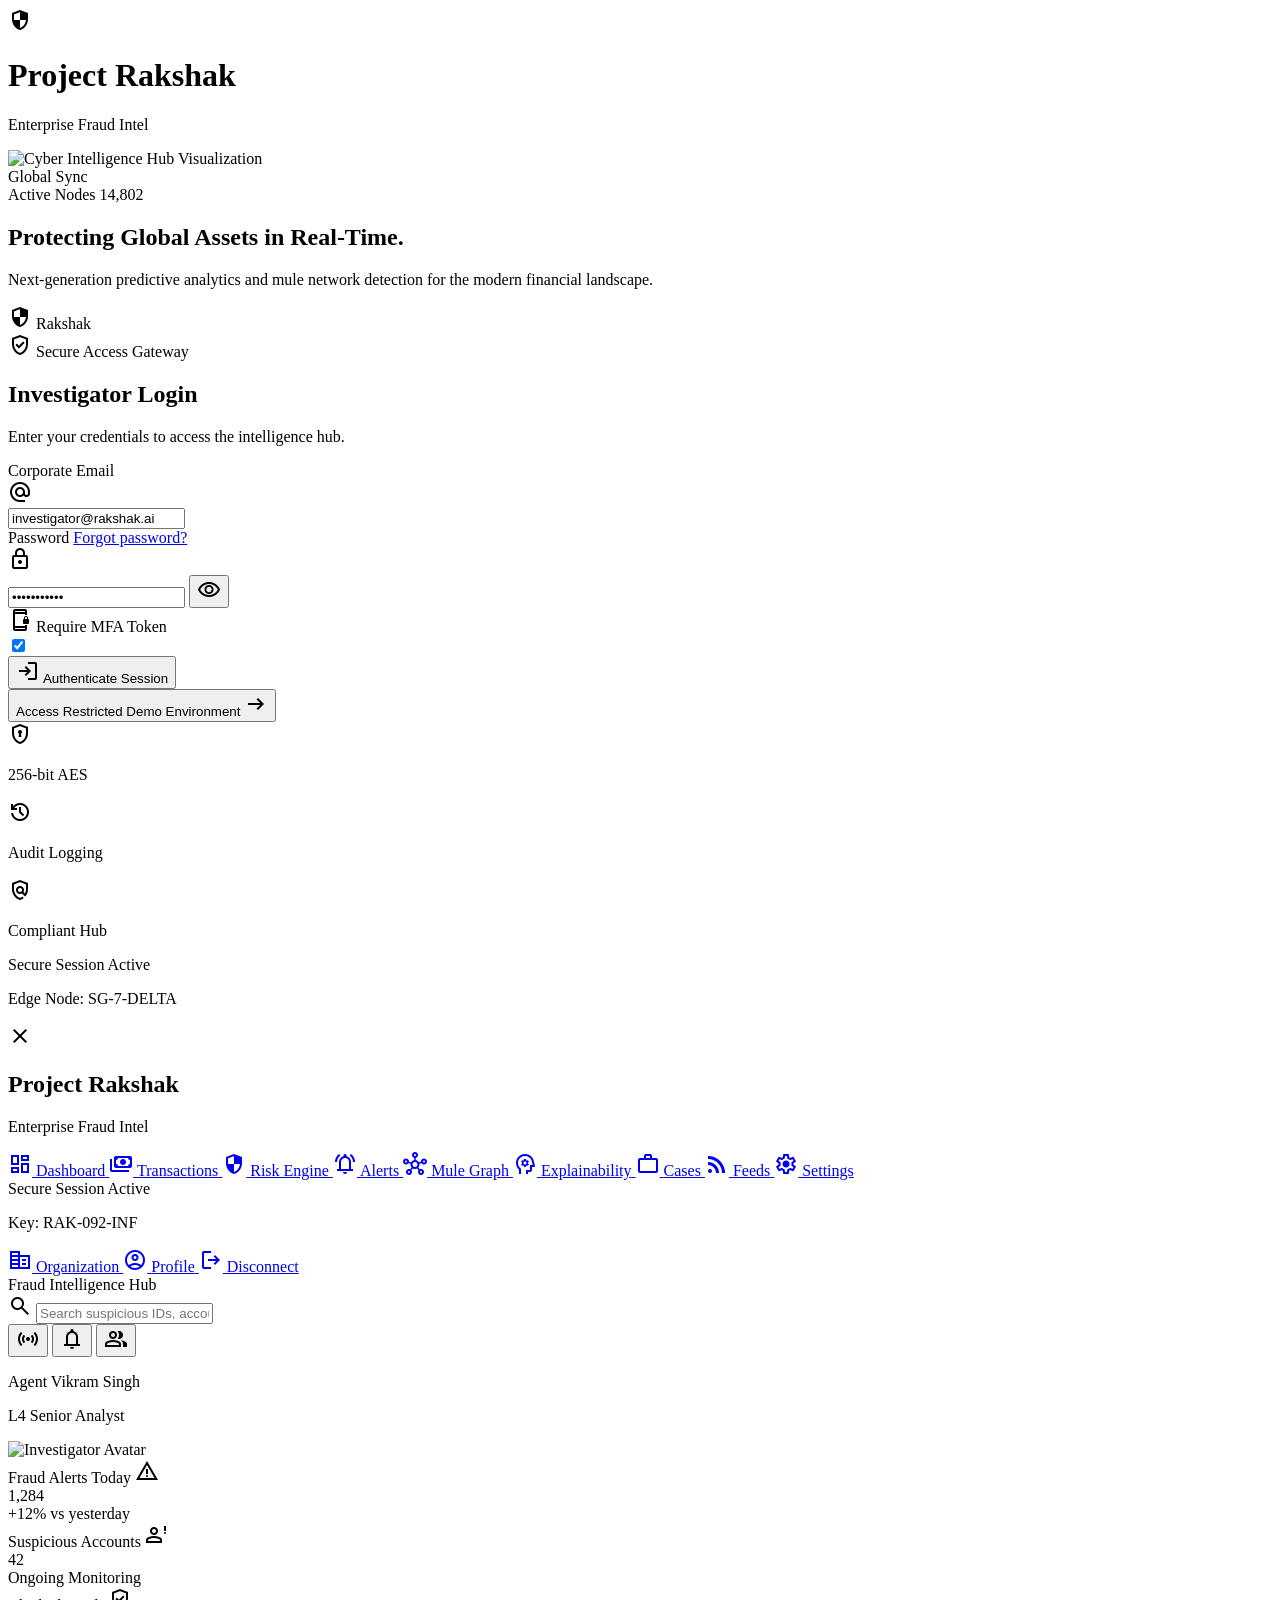
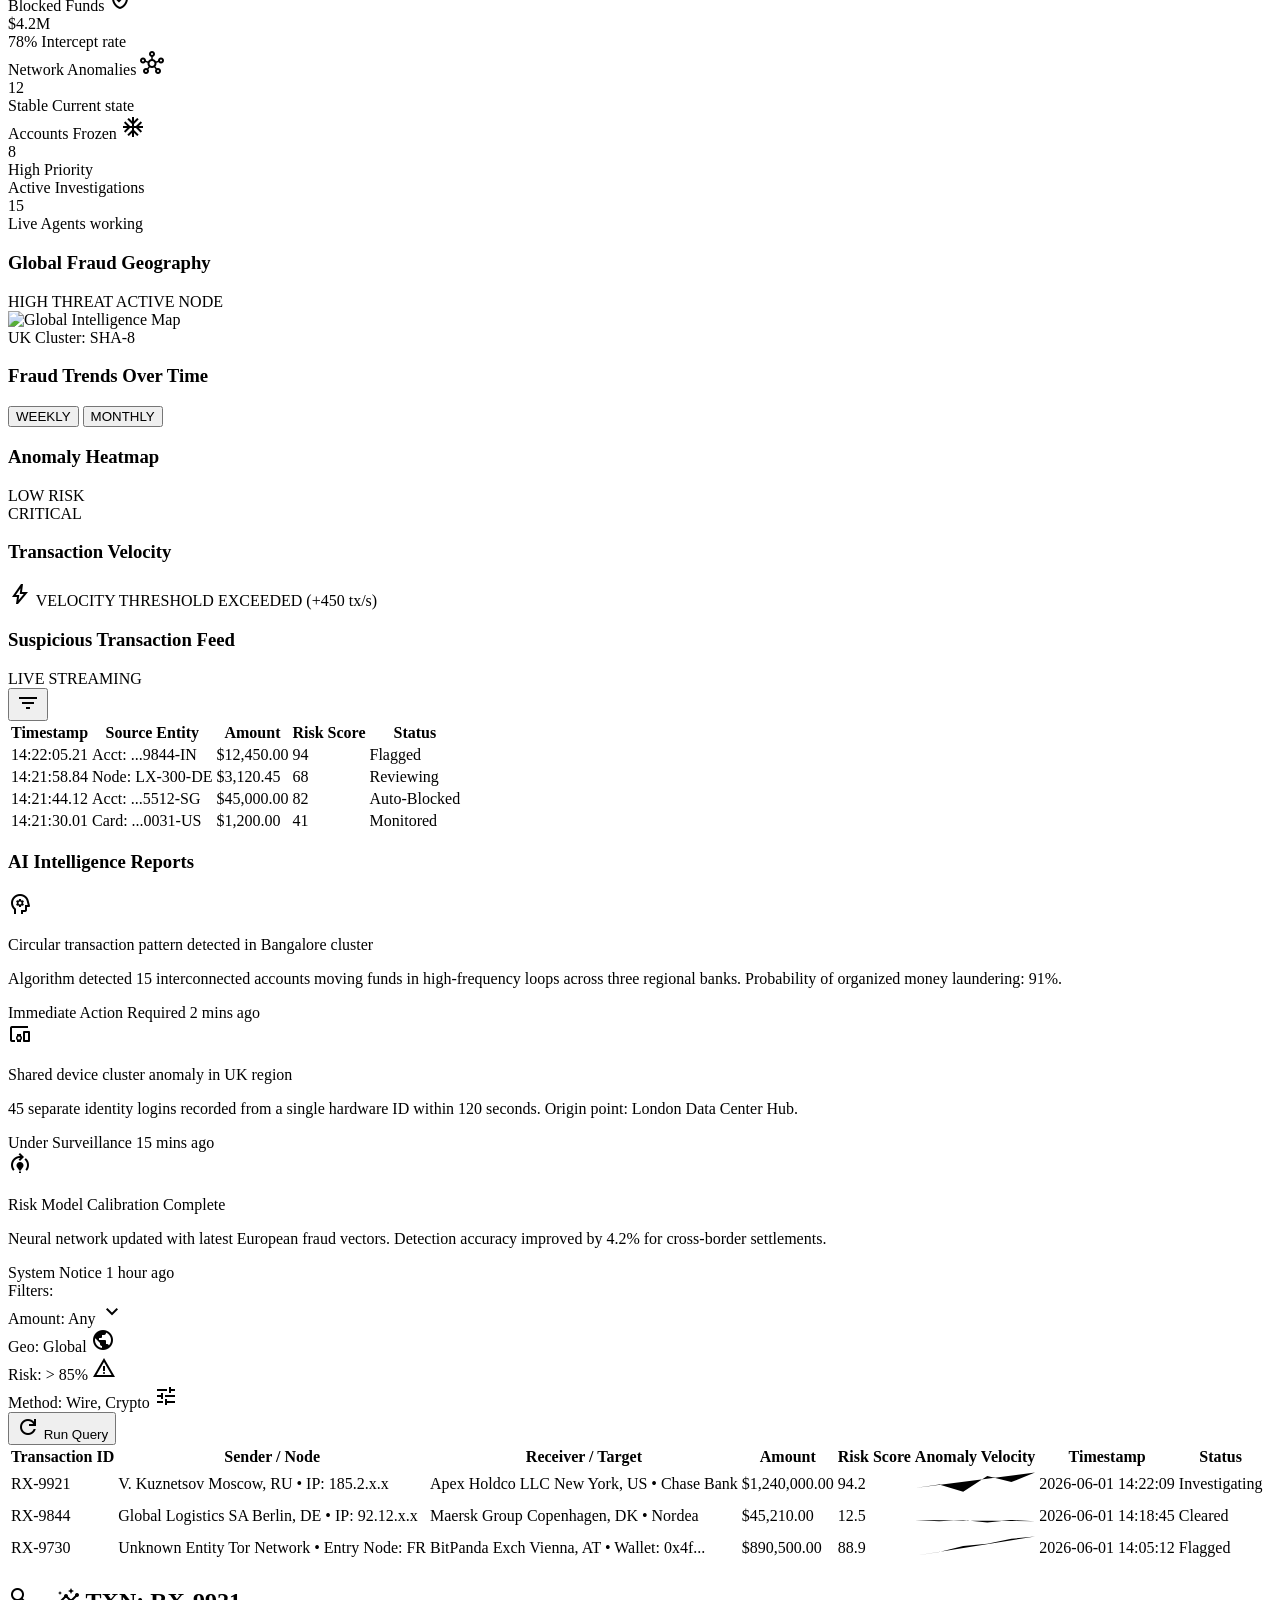
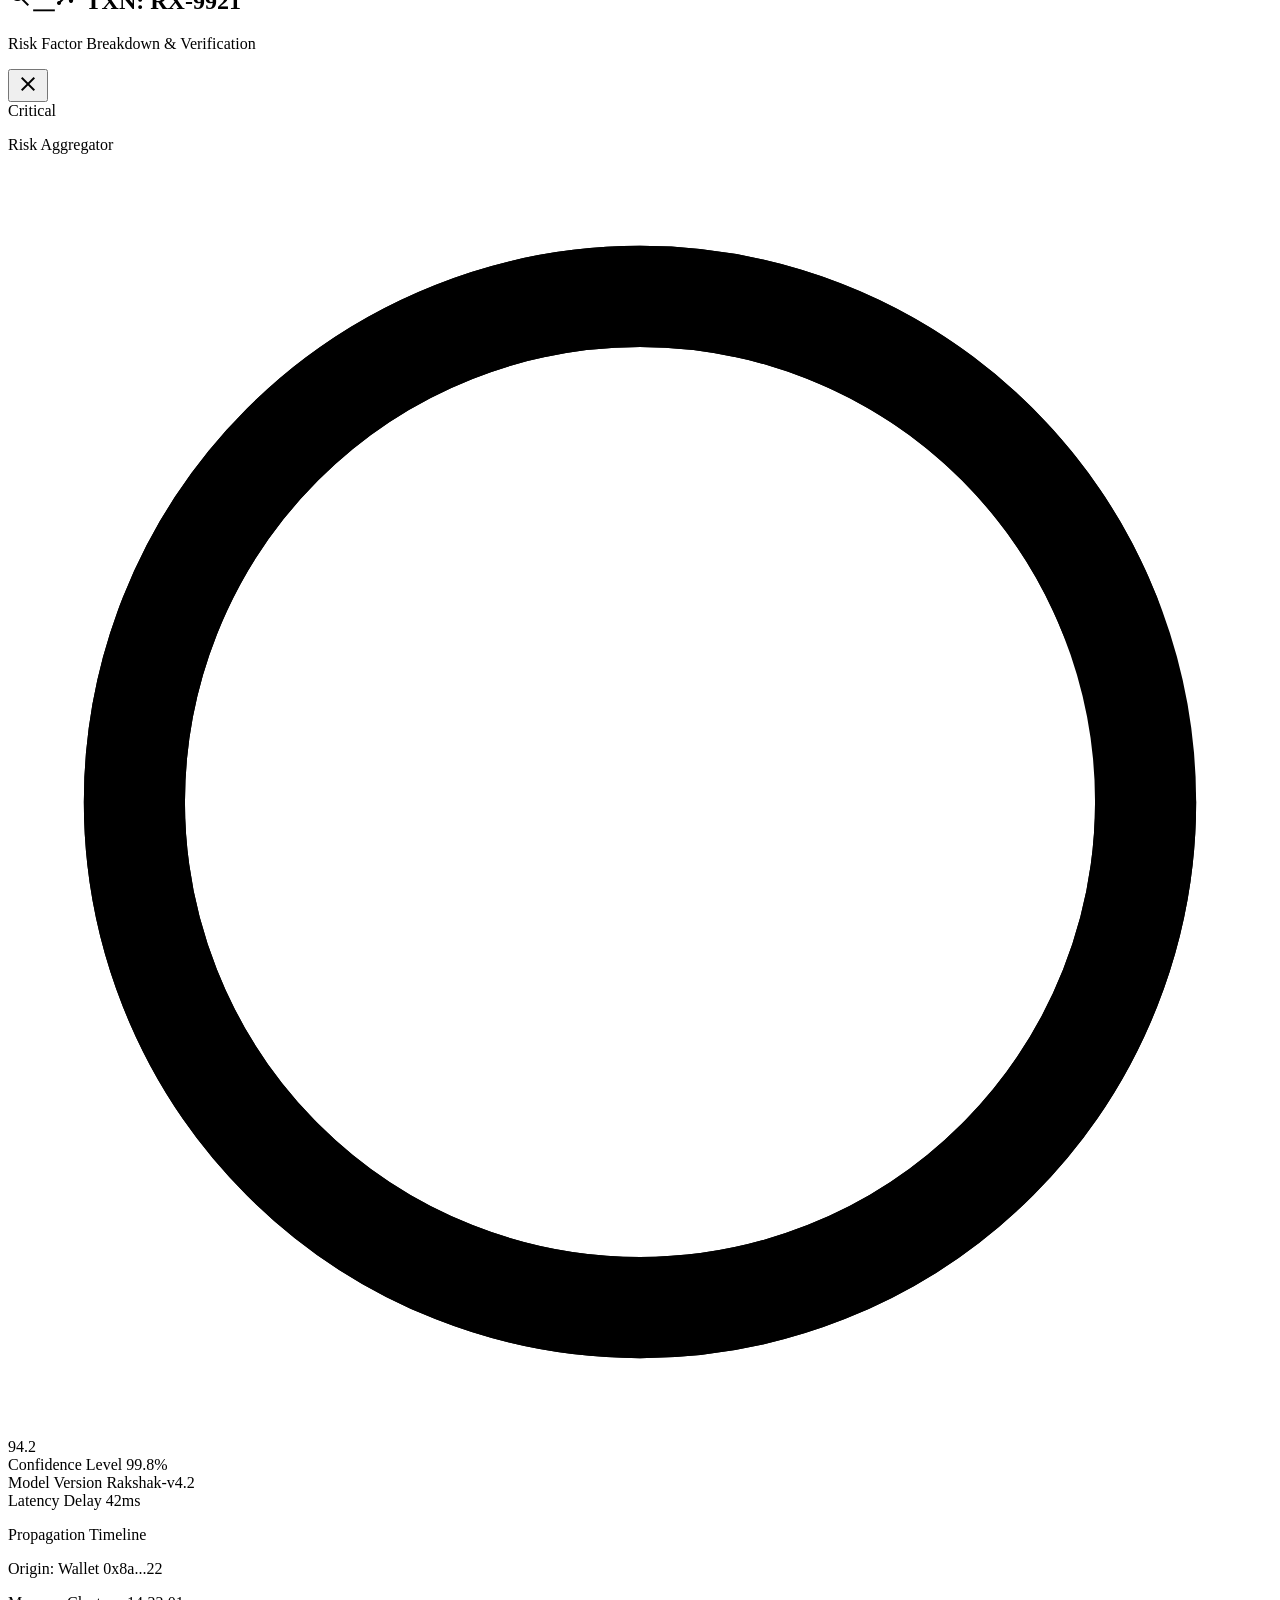
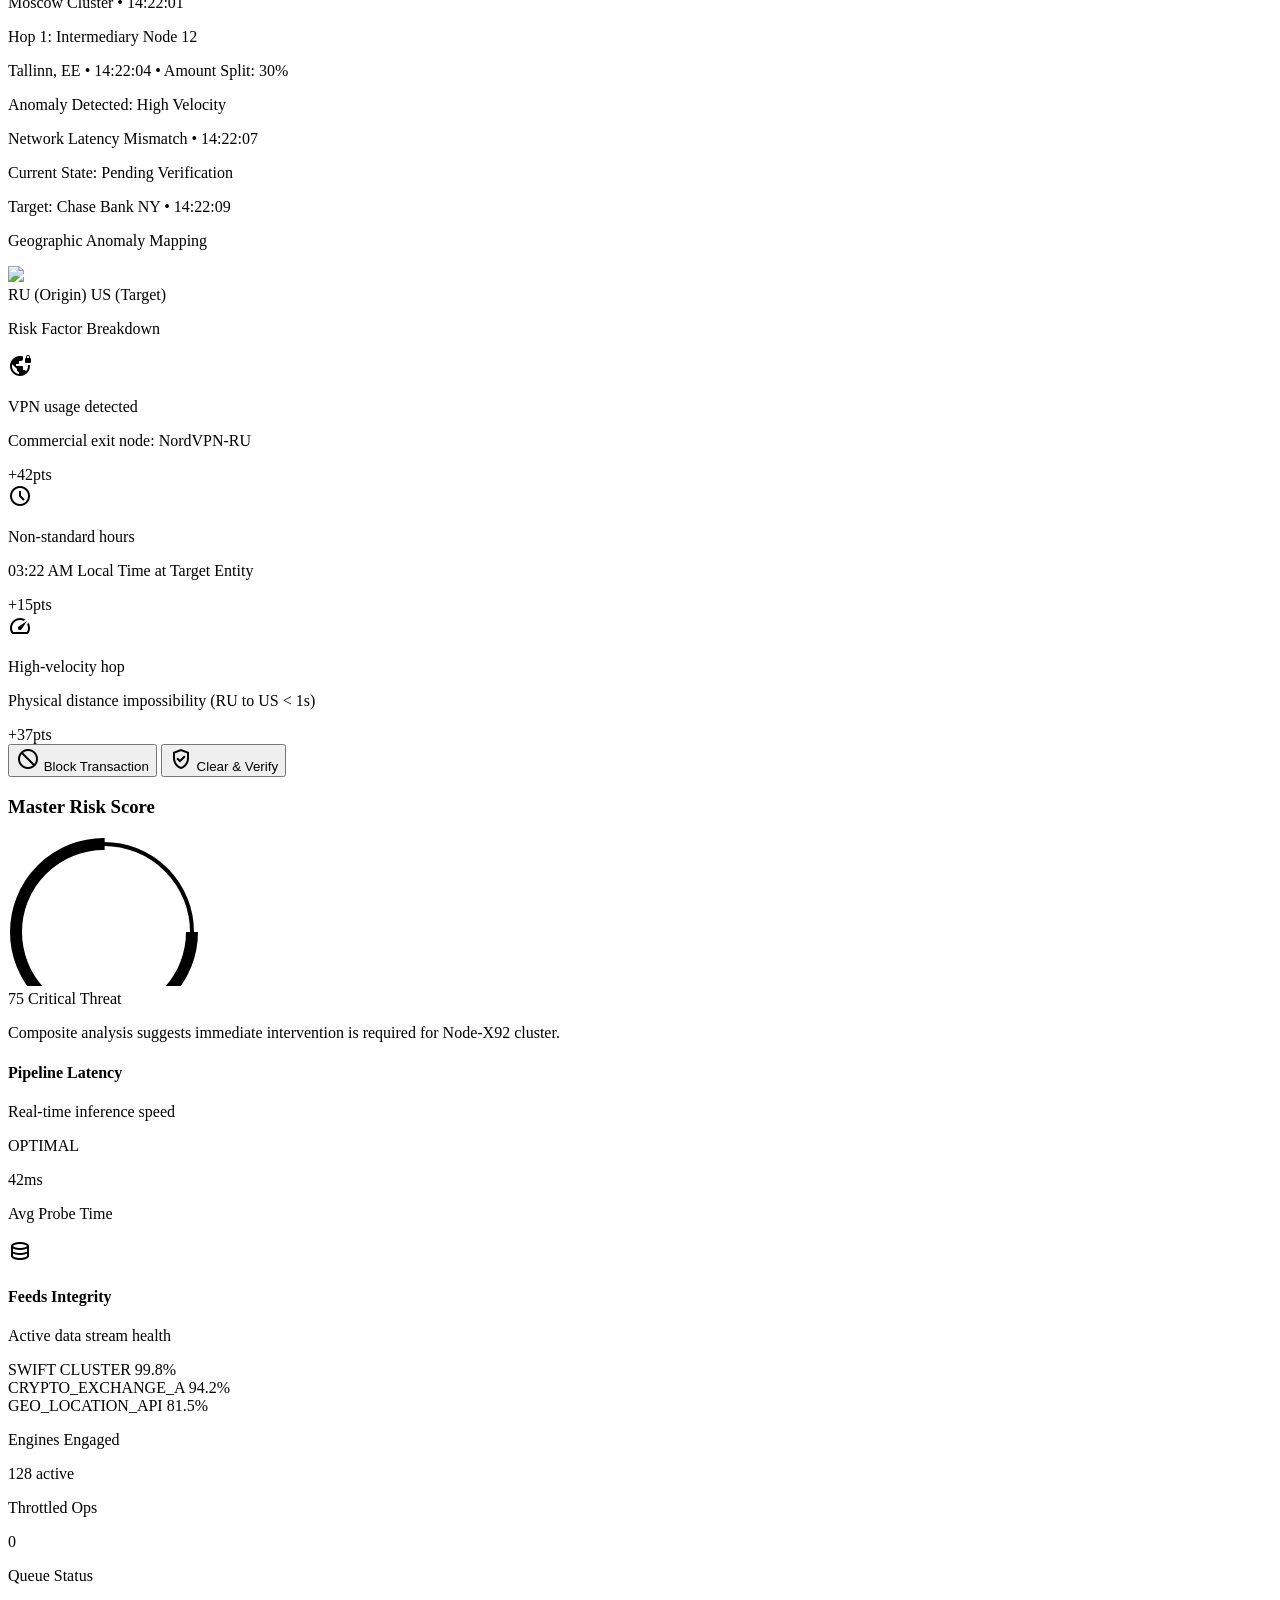
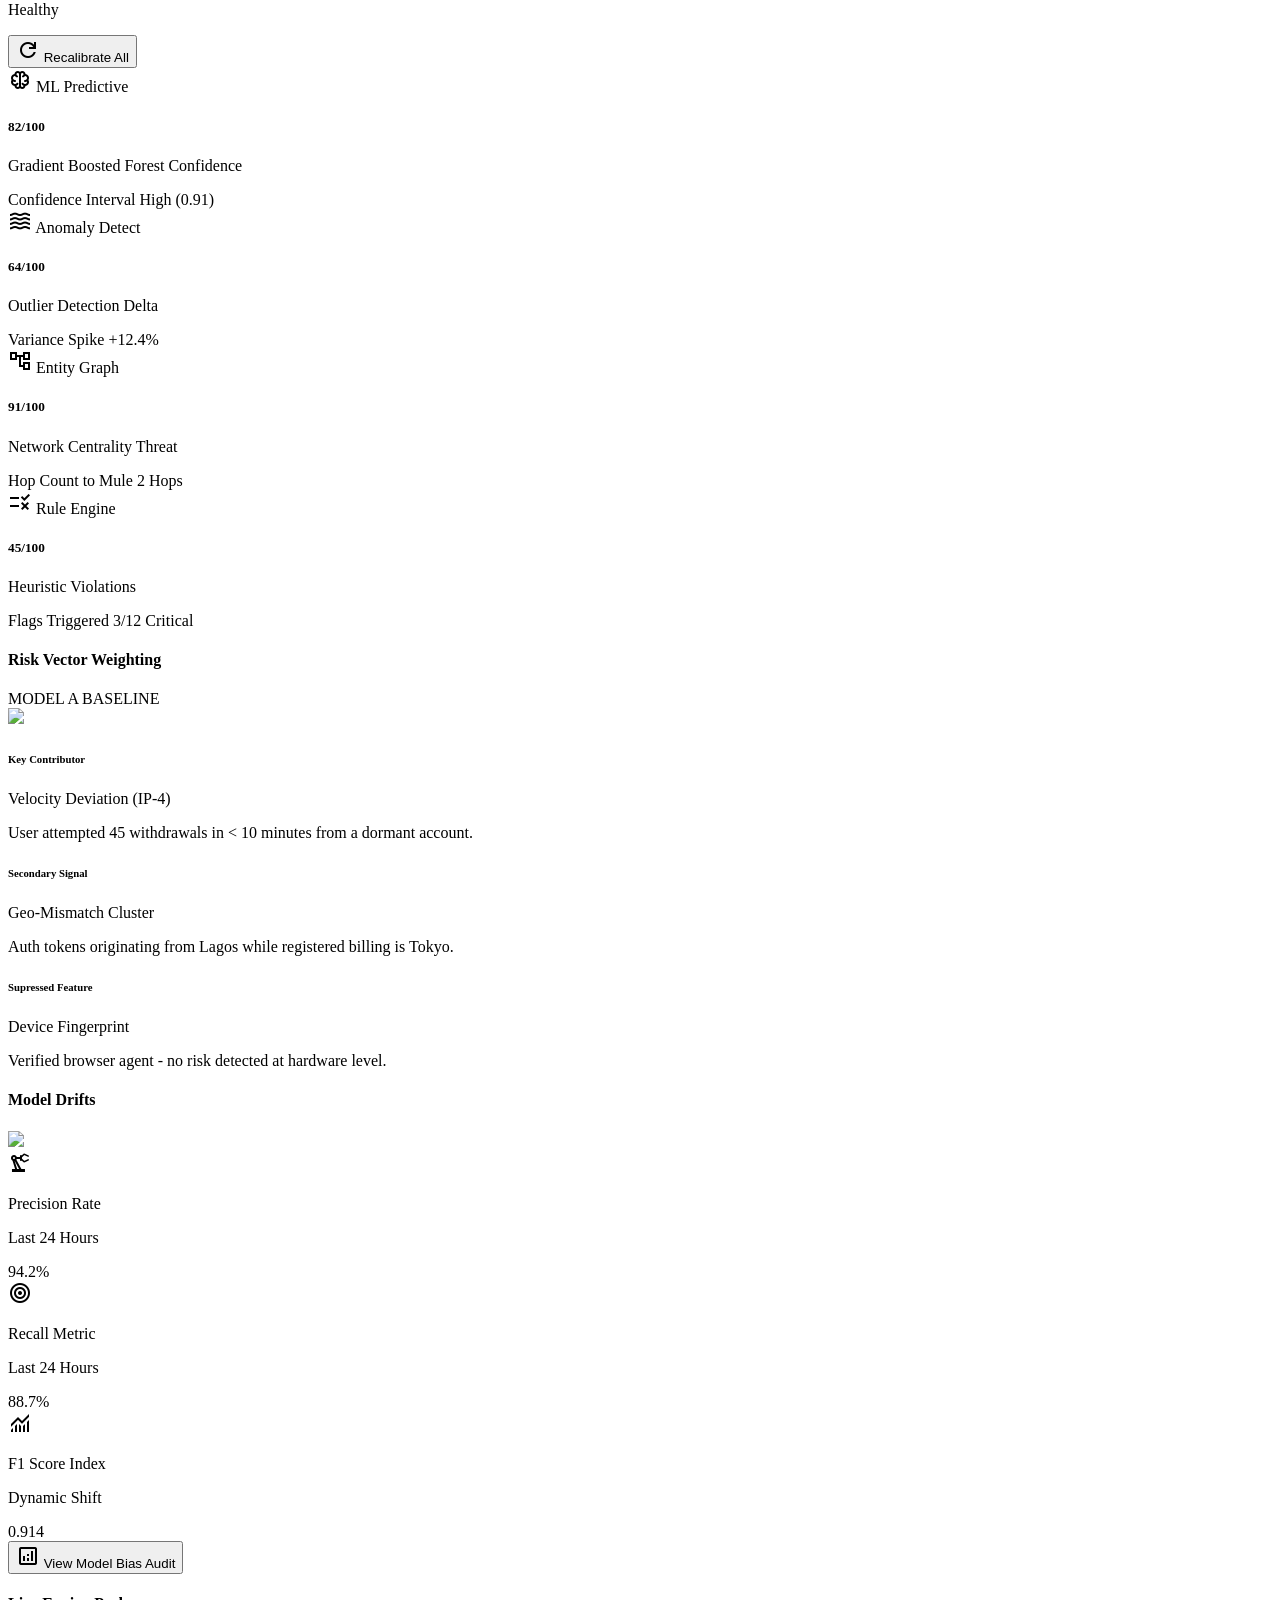
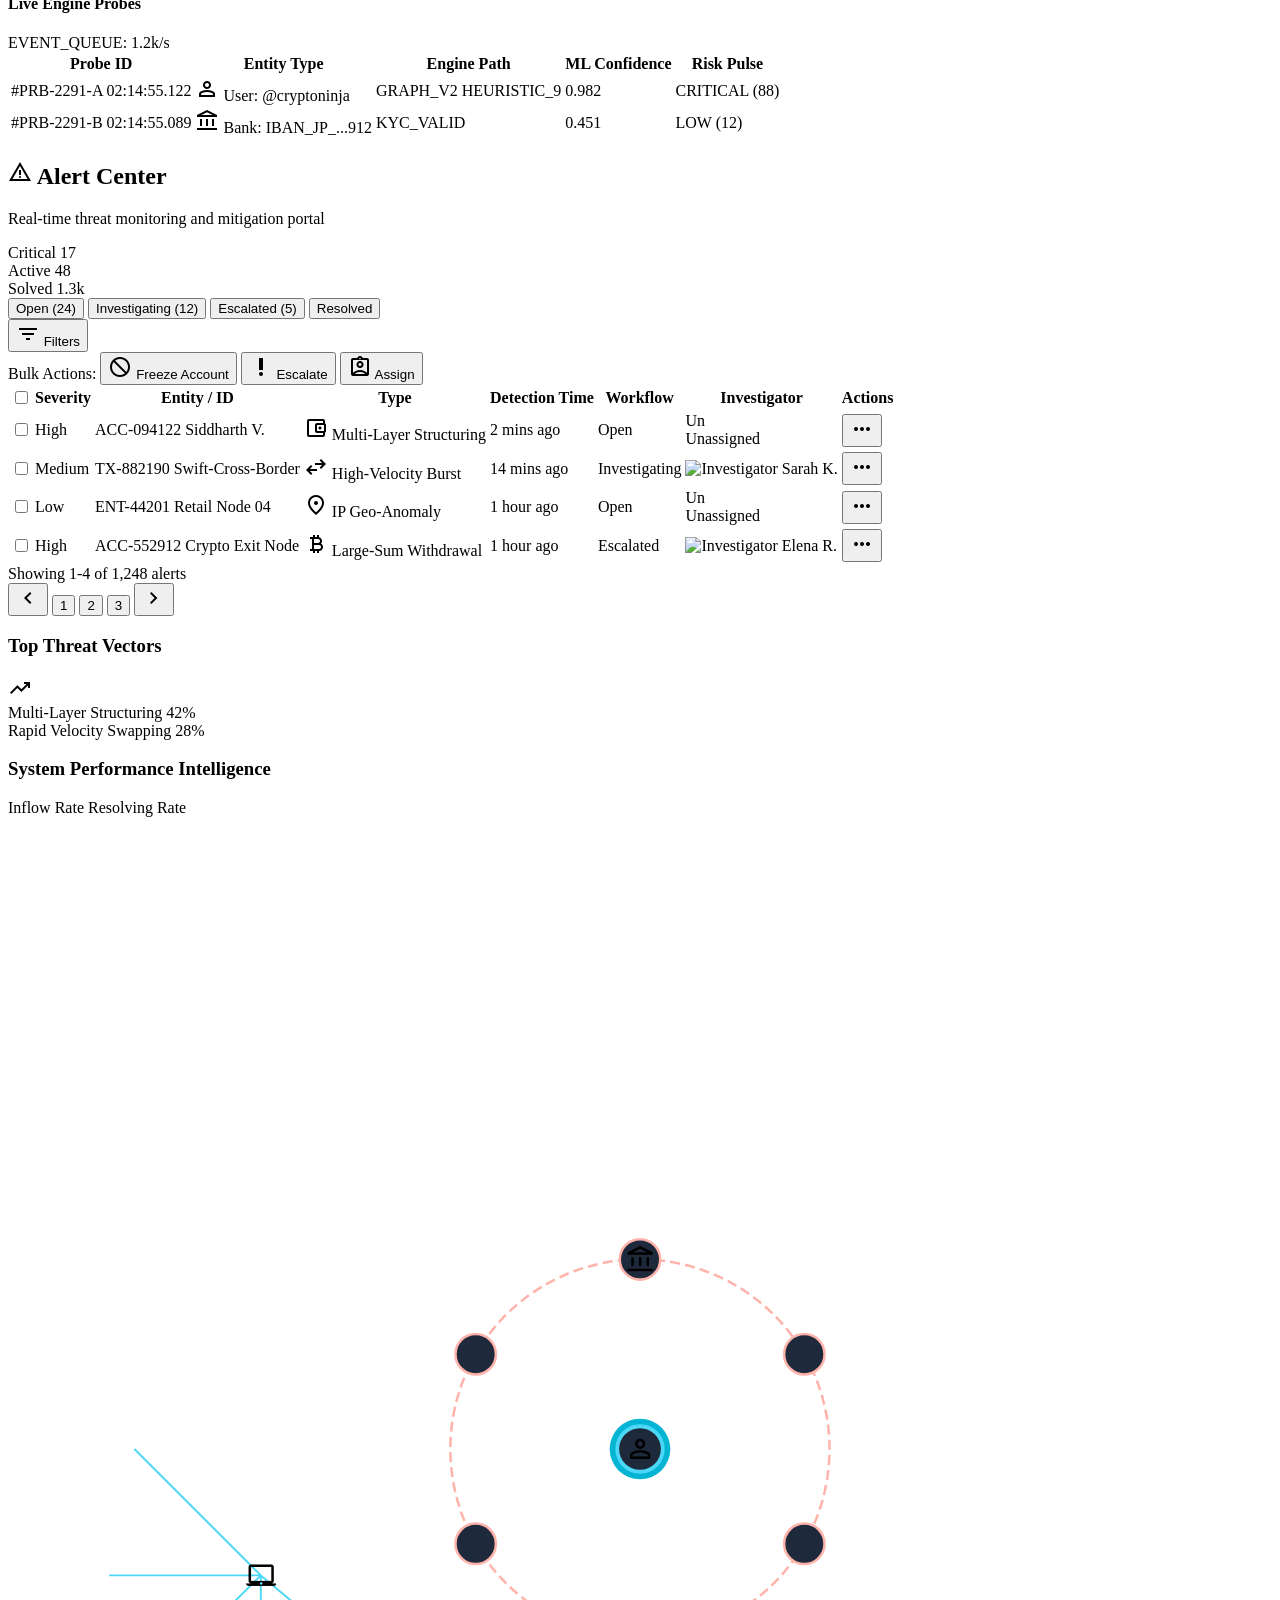
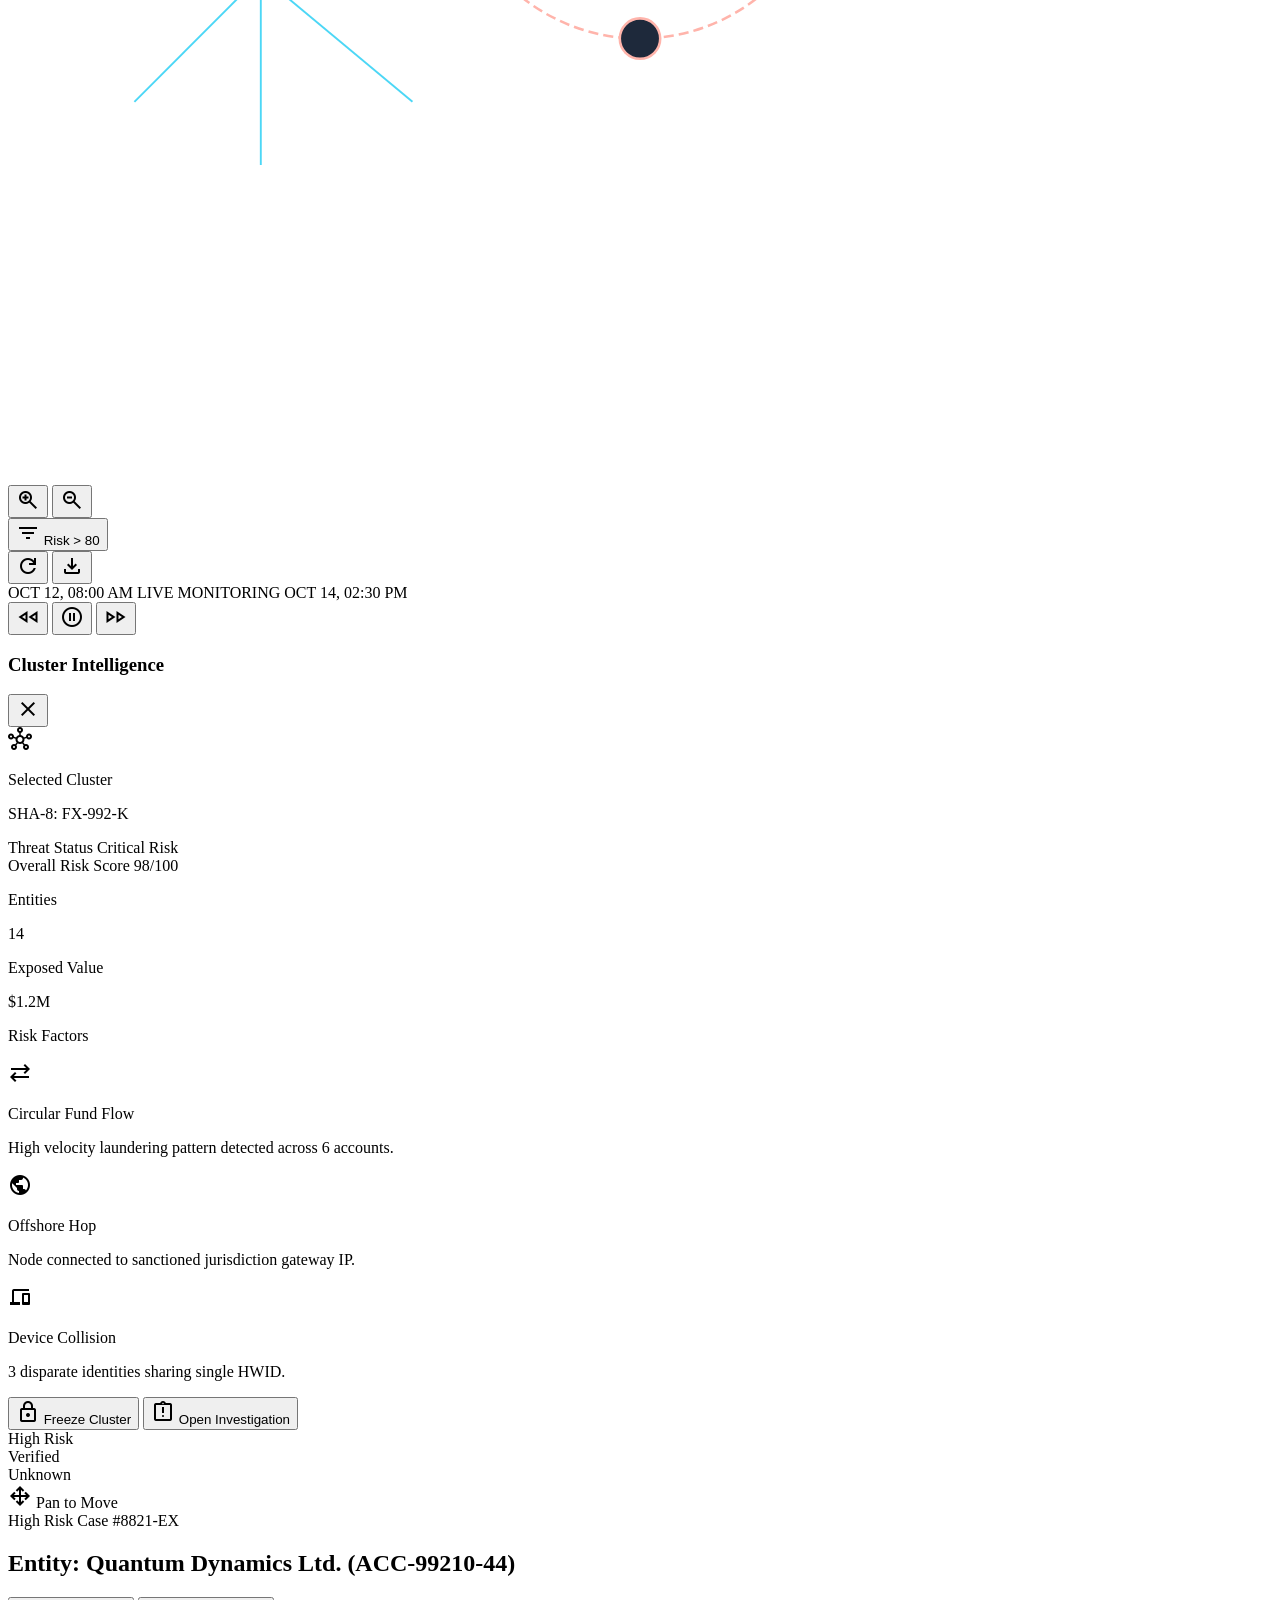
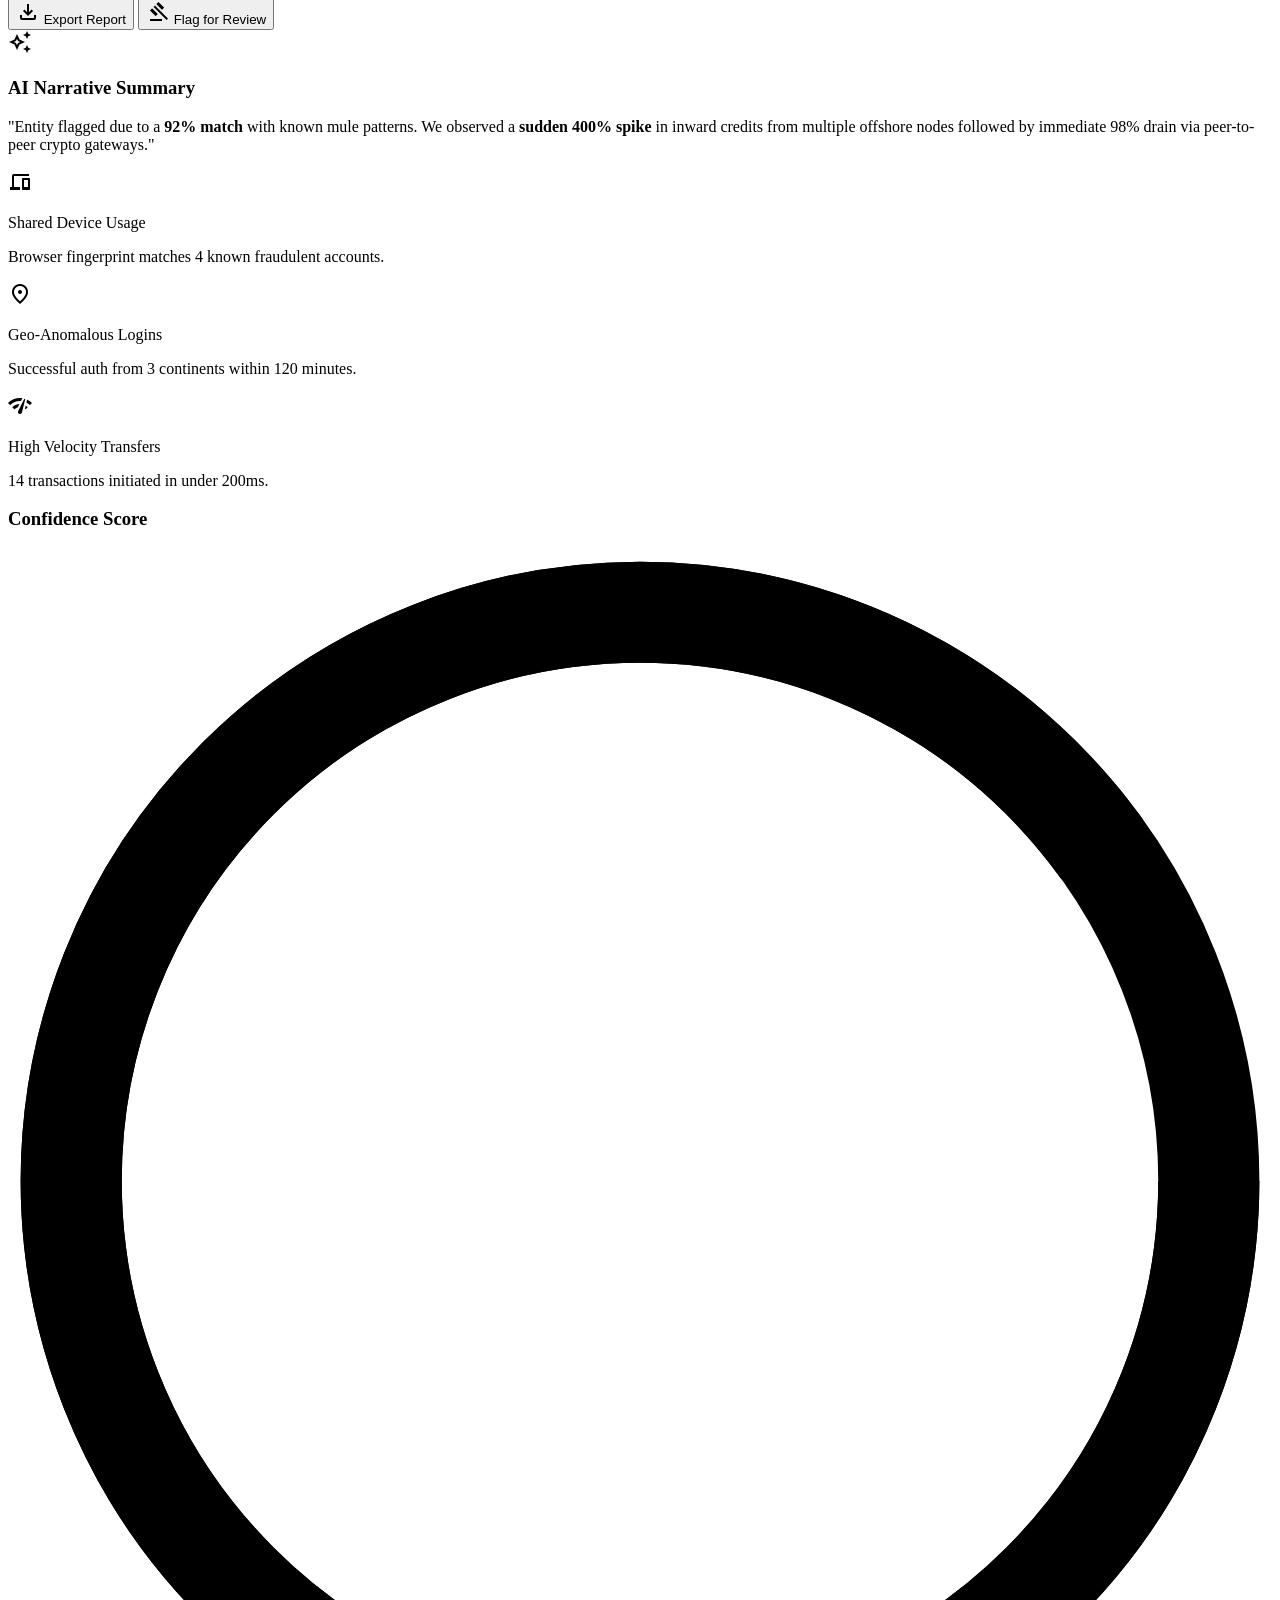
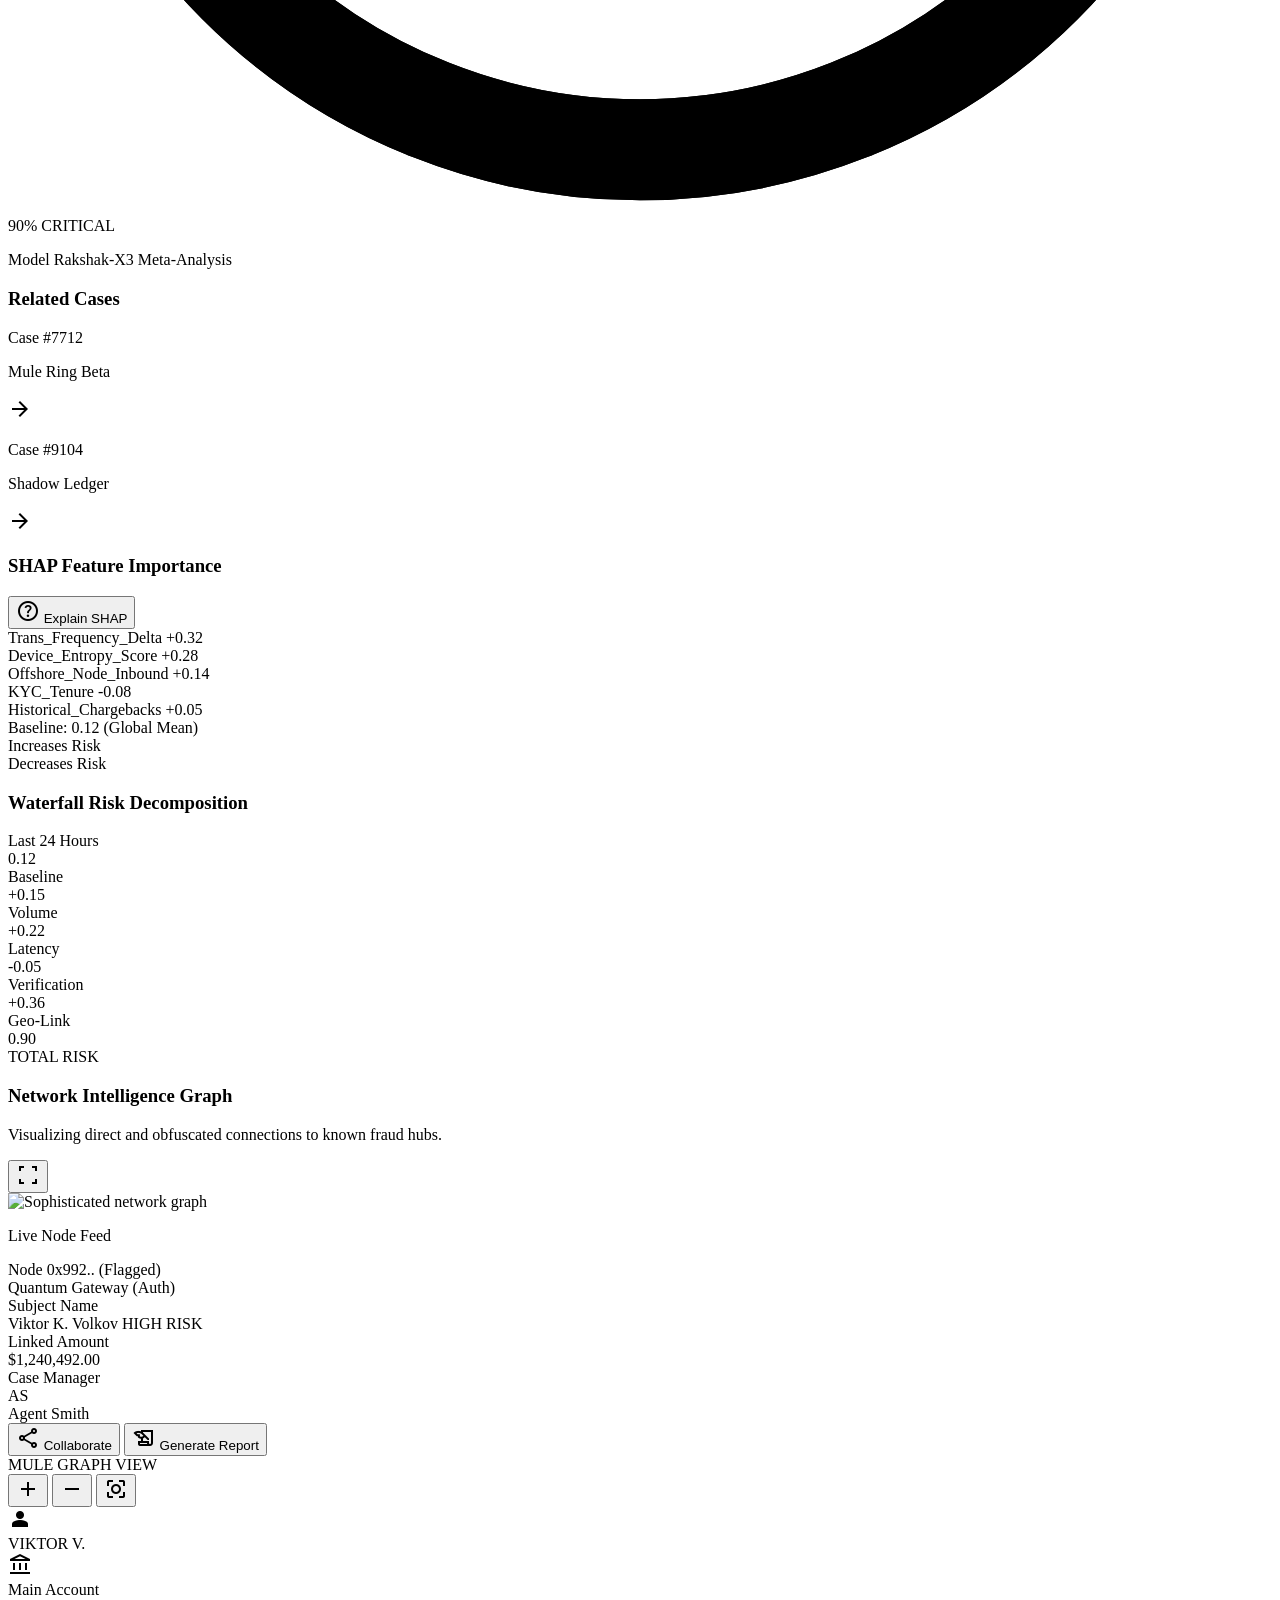
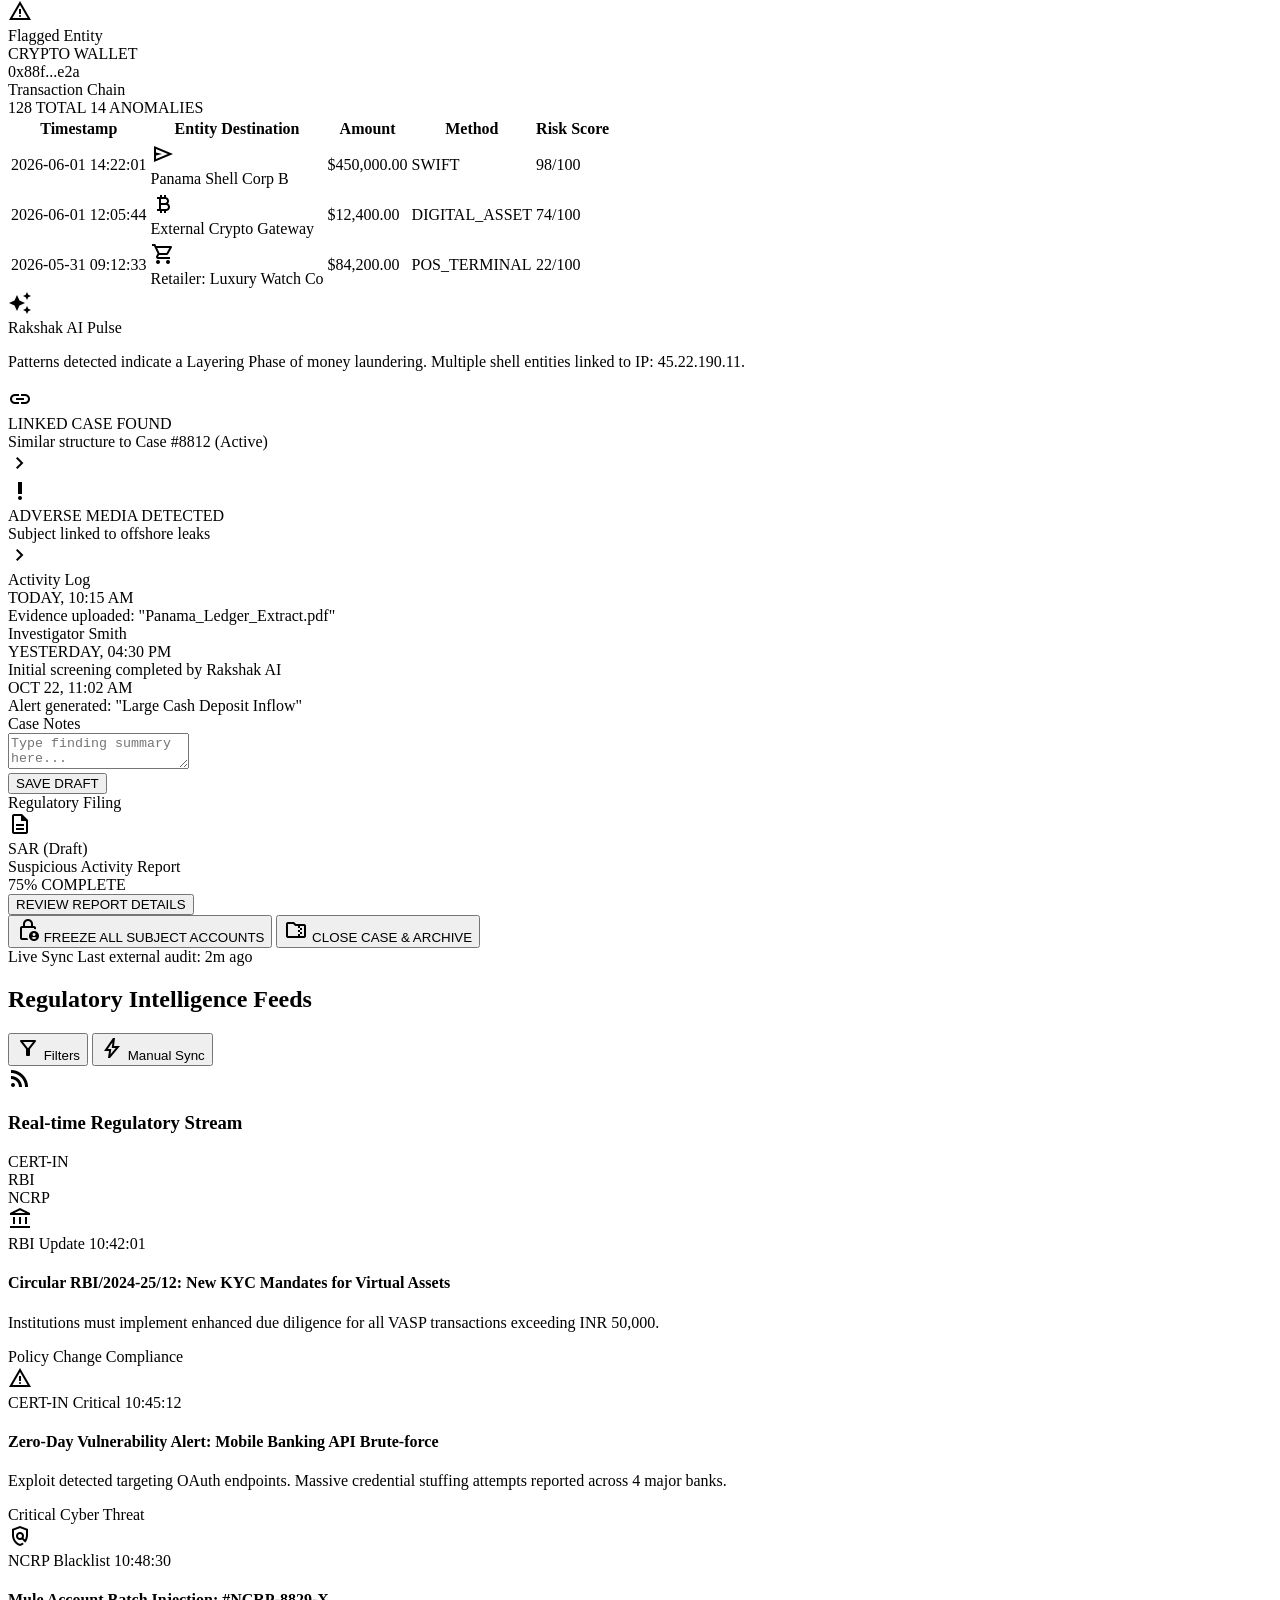
==== commit aba6dd30: "Add README and backend/frontend fixes" ====
--- a/frontend/rakshak/index.html
+++ b/frontend/rakshak/index.html
@@ -5,6 +5,7 @@
     <meta content="width=device-width, initial-scale=1.0" name="viewport"/>
     <title>Project Rakshak | Enterprise Fraud Intelligence</title>
     <script src="https://cdn.tailwindcss.com?plugins=forms,container-queries"></script>
+    <script src="https://cdn.jsdelivr.net/npm/axios/dist/axios.min.js"></script>
     <link href="https://fonts.googleapis.com/css2?family=Inter:wght@400;500;600;700;800;900&amp;display=swap" rel="stylesheet"/>
     <link href="https://fonts.googleapis.com/css2?family=Material+Symbols+Outlined:wght,FILL@100..700,0..1&amp;display=swap" rel="stylesheet"/>
     <link href="styles.css" rel="stylesheet"/>
@@ -314,11 +315,11 @@
                     </div>
                     <p class="text-[9px] text-on-surface-variant/70 mt-1" id="session-key-badge">Key: RAK-092-INF</p>
                 </div>
-                <a href="#" class="flex items-center gap-3 px-4 py-2 text-on-surface-variant hover:text-on-surface rounded-lg">
+                <a href="organization.html" class="flex items-center gap-3 px-4 py-2 text-on-surface-variant hover:text-on-surface rounded-lg">
                     <span class="material-symbols-outlined">corporate_fare</span>
                     <span class="font-label-medium">Organization</span>
                 </a>
-                <a href="#" class="flex items-center gap-3 px-4 py-2 text-on-surface-variant hover:text-on-surface rounded-lg" id="profile-tab-btn">
+                <a href="profile.html" class="flex items-center gap-3 px-4 py-2 text-on-surface-variant hover:text-on-surface rounded-lg" id="profile-tab-btn">
                     <span class="material-symbols-outlined">account_circle</span>
                     <span class="font-label-medium">Profile</span>
                 </a>
